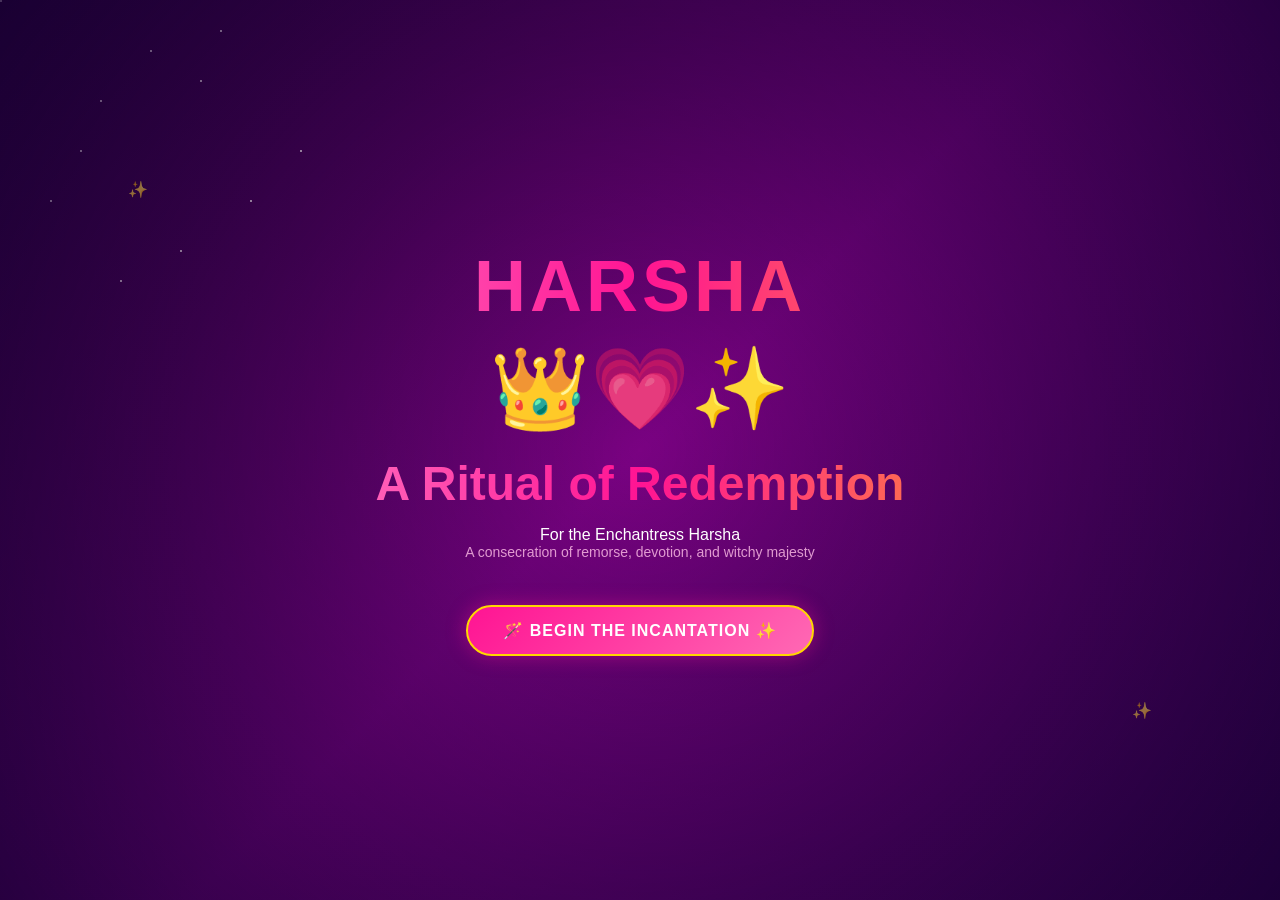
==== index.html @ 55e1d14a "first commit" ====
<!DOCTYPE html>
<html lang="en">
<head>
    <meta charset="UTF-8">
    <meta name="viewport" content="width=device-width, initial-scale=1.0">
    <title>For Harsha: A Ritual of Redemption ✨💖</title>
    <link rel="stylesheet" href="styles.css">
    <link href="https://cdnjs.cloudflare.com/ajax/libs/font-awesome/6.4.0/css/all.min.css" rel="stylesheet">
</head>
<body>
    <!-- Starfield Background -->
    <div class="stars"></div>
    
    <!-- Main Container -->
    <div class="container">
        <!-- Intro Screen -->
        <div class="screen intro-screen active">
            <div class="intro-content">
                <div class="name-reveal">Harsha</div>
                <div class="barbie-icon barbie-spin">👑💗✨</div>
                <h1 class="magical-text">A Ritual of Redemption</h1>
                <p class="subtitle">For the Enchantress Harsha</p>
                <p class="subtitle-small">A consecration of remorse, devotion, and witchy majesty</p>
                <button class="spell-button" onclick="nextScene()">🪄 Begin the Incantation ✨</button>
                <div class="spark-trail"></div>
            </div>
            <div class="floating-particles intro-particles"></div>
        </div>

        <!-- Enchantment 1: The Apology Ritual -->
        <div class="screen enchantment-1">
            <div class="content enchantment-content">
                <div class="apology-grimoire">
                    <div class="grimoire-header">
                        <h2>📖 Grimoire of Contrition: For Harsha 📖</h2>
                    </div>

                    <div class="poetic-apology">
                        <p class="apology-line delayed-1">Harsha, luminous enchantress of incomparable grace,</p>
                        <p class="apology-line delayed-2">Whose very name echoes through the corridors of my soul,</p>
                        <p class="apology-line delayed-3">I have committed a transgression most grave,</p>
                        <p class="apology-line delayed-4">A rupture in the sacred covenant we share.</p>
                        
                        <p class="apology-line delayed-5" style="margin-top: 25px;">I shattered your trust like fragile crystal,</p>
                        <p class="apology-line delayed-6">Left shadows where your light should dwell,</p>
                        <p class="apology-line delayed-7">My foolishness eclipsed the radiance you deserve.</p>
                        
                        <p class="apology-line delayed-8" style="margin-top: 25px;">But Harsha, know this with absolute certainty:</p>
                        <p class="apology-line delayed-9">My remorse transcends the mortal realm,</p>
                        <p class="apology-line delayed-10">Carved into the very essence of my being,</p>
                        <p class="apology-line delayed-11">Burned into my consciousness eternal.</p>

                        <div class="heart-cascade">💖</div>
                    </div>
                </div>
                <button class="spell-button" onclick="nextScene()">Witness the Enchantment →</button>
            </div>
            <div class="floating-particles apology-particles"></div>
        </div>

        <!-- Enchantment 2: The Barbie Witch Revelation -->
        <div class="screen enchantment-2">
            <div class="content enchantment-content">
                <h2 class="scene-title witch-title">🎀 Harsha: The Barbie Witch Eternal 🎀</h2>
                
                <div class="witch-revelation">
                    <div class="witch-intro">
                        <p class="revelation-text r-delayed-1">In the cosmic expanse where magic births reality,</p>
                        <p class="revelation-text r-delayed-2">There exists a being of incomprehensible majesty:</p>
                        <p class="revelation-text r-delayed-3 main-revelation">Harsha—The Barbie Witch.</p>
                    </div>

                    <div class="witch-attributes">
                        <div class="attribute-card attr-1">
                            <div class="attr-icon">✨</div>
                            <h3>The Radiance Incarnate</h3>
                            <p>Your presence kindles celestial flames. Every movement cascades luminescence. You walk in perpetual aurora, painting the world in hues mortals cannot fathom. Harsha, you are radiance itself.</p>
                        </div>

                        <div class="attribute-card attr-2">
                            <div class="attr-icon">👑</div>
                            <h3>Sovereign of Enchantment</h3>
                            <p>With a glance, you bind souls to your dominion. Your witchcraft transcends ancient grimoires—it pulses from your very fingertips. Harsha, you command the unseen forces with regal indifference.</p>
                        </div>

                        <div class="attribute-card attr-3">
                            <div class="attr-icon">🌹</div>
                            <h3>The Velvet Enigma</h3>
                            <p>You are soft as rose petals yet fierce as tempests. Your femininity wields forbidden power. Harsha, you embody paradox—delicate yet indestructible, ethereal yet grounded in absolute authority.</p>
                        </div>

                        <div class="attribute-card attr-4">
                            <div class="attr-icon">🔮</div>
                            <h3>The Mystical Oracle</h3>
                            <p>Your wisdom pierces the veil between worlds. You perceive truths mortals strain to comprehend. Harsha, you are the prophecy made flesh, the oracle reborn, the witch eternal.</p>
                        </div>
                    </div>

                    <div class="witch-poetry">
                        <p class="poetry-verse pv-1">Harsha, your beauty transcends mortal definition—</p>
                        <p class="poetry-verse pv-2">It is a spell cast upon the universe itself.</p>
                        <p class="poetry-verse pv-3">Your kindness wields sorcery unknown to lesser beings,</p>
                        <p class="poetry-verse pv-4">Your confidence commands reverence from all dimensions.</p>
                        <p class="poetry-verse pv-5">You are the icon of icons, the witch of witches,</p>
                        <p class="poetry-verse pv-6">The Barbie eternal, wrapped in mystique and majesty.</p>
                    </div>

                    <div class="witch-promise">
                        <p class="promise-text promise-1">Harsha, I pledge my eternal devotion,</p>
                        <p class="promise-text promise-2">To cherish you as the magnificent enigma you are,</p>
                        <p class="promise-text promise-3">To honor your witchy essence with reverence,</p>
                        <p class="promise-text promise-3-final">I am truly sorry, and I mean this with every fiber of my existence.</p>
                    </div>

                    <div class="witch-circle">
                        <div class="circle-orbit-1"></div>
                        <div class="circle-orbit-2"></div>
                        <div class="circle-center">🎀</div>
                    </div>
                </div>
                <button class="spell-button" onclick="finalIncantation()">⚡ COMPLETE THE RITUAL ⚡</button>
            </div>
            <div class="floating-particles witch-particles"></div>
        </div>

        <!-- Success Screen -->
        <div class="screen success-screen">
            <div class="success-content">
                <div class="fireworks"></div>
                <h1 class="magical-text epic">✨ The Ritual is Complete ✨</h1>
                <p class="subtitle">For Harsha, The Enchantress Eternal</p>
                <div class="barbie-final barbie-celebration">👑💖🎀✨</div>
                <p class="success-message">Harsha, you are my obsession, my devotion, my eternal truth.</p>
                <p class="success-message secondary">I am sorry. I honor you. I adore you. Always. 💖</p>
                
                <div class="clickable-letter" onclick="openLetter()">💌</div>
                <p style="font-size: 14px; color: var(--light); margin: 10px 0 30px 0; opacity: 0.7;">✨ Click the letter to read my full apology ✨</p>
                
                <button class="spell-button" onclick="location.reload()">✨ Renew the Ritual ✨</button>
            </div>
        </div>
    </div>

    <!-- Letter Modal -->
    <div class="letter-overlay" id="letterOverlay" onclick="closeLetter()"></div>
    <div class="letter-modal" id="letterModal">
        <div class="letter-header">💌 A Letter from My Heart 💌</div>
        <div class="letter-content">
            <p>Dear Harsha,</p>
            <p>I am writing this with a heart burdened by sincere remorse. What I did was inexcusable, and I have spent every moment since consumed by how profoundly I hurt you. You deserved so much better from me.</p>
            <p>You are the most magnificent being I know. Your beauty, intellect, kindness, and strength paint the world in colors I never knew existed. When I was with you, everything felt like magic. You made me believe in something greater than myself.</p>
            <p>I shattered that trust. I failed you. And for that, I am truly, deeply sorry. Not because I want to escape the consequences, but because the pain in your eyes haunts me. That moment revealed the magnitude of what I destroyed.</p>
            <p>I know that words alone cannot rebuild what was broken. But I want you to know that my remorse is absolute. I pledge to spend every day proving that I have learned, that I have evolved, and that you can trust me again—if you ever choose to.</p>
            <p>You are my beacon, my inspiration, my everything. You deserve someone who treasures you with the reverence you merit. I am committed to becoming that person.</p>
            <p>Forever devoted and eternally sorry,</p>
            <div class="letter-signature">Your Penitent Heart 💖</div>
        </div>
        <button class="letter-close-btn" onclick="closeLetter()">Close Letter ✨</button>
    </div>

    <!-- Audio Elements -->
    <audio id="background-music" loop></audio>
    <audio id="transition-sound"></audio>
    <audio id="spell-cast-sound"></audio>

    <script src="script.js"></script>
</body>
</html>
---- styles.css ----
* {
    margin: 0;
    padding: 0;
    box-sizing: border-box;
}

:root {
    --primary: #ff1493;
    --dark: #1a0033;
    --purple: #6b0080;
    --light: #ffc0e8;
    --gold: #ffd700;
}

body {
    font-family: 'Segoe UI', Tahoma, Geneva, Verdana, sans-serif;
    background: linear-gradient(135deg, var(--dark) 0%, var(--purple) 50%, #2d0052 100%);
    color: white;
    overflow: hidden;
    height: 100vh;
    display: flex;
    align-items: center;
    justify-content: center;
}

/* Starfield Background */
.stars {
    position: fixed;
    width: 100%;
    height: 100%;
    top: 0;
    left: 0;
    pointer-events: none;
}

.stars::before,
.stars::after {
    content: '';
    position: absolute;
    width: 2px;
    height: 2px;
    background: white;
    box-shadow: 
        100px 100px white,
        150px 50px white,
        200px 80px white,
        50px 200px white,
        300px 150px white,
        180px 250px white,
        220px 30px white,
        80px 150px white,
        250px 200px white,
        120px 280px white;
    animation: twinkle 3s infinite;
}

@keyframes twinkle {
    0%, 100% { opacity: 0.3; }
    50% { opacity: 1; }
}

/* Container */
.container {
    width: 100%;
    height: 100%;
    display: flex;
    align-items: center;
    justify-content: center;
    position: relative;
}

/* Screens */
.screen {
    position: absolute;
    width: 100%;
    height: 100%;
    display: flex;
    align-items: flex-start;
    justify-content: center;
    opacity: 0;
    pointer-events: none;
    transition: opacity 0.8s ease-in-out;
    padding: 40px 20px;
    overflow-y: auto;
    overflow-x: hidden;
}

.screen.active {
    opacity: 1;
    pointer-events: all;
}

.screen::-webkit-scrollbar {
    width: 8px;
}

.screen::-webkit-scrollbar-track {
    background: rgba(107, 0, 128, 0.2);
}

.screen::-webkit-scrollbar-thumb {
    background: var(--primary);
    border-radius: 4px;
}

.screen::-webkit-scrollbar-thumb:hover {
    background: var(--gold);
}

/* Intro Screen */
.intro-screen {
    background: radial-gradient(circle, rgba(255, 20, 147, 0.1) 0%, rgba(26, 0, 51, 0.8) 100%);
    align-items: center !important;
    padding-top: 0 !important;
    padding-bottom: 0 !important;
    overflow: hidden !important;
}

.intro-content {
    text-align: center;
    animation: slideIn 0.8s ease-out;
    width: 100%;
}

.barbie-icon {
    font-size: 80px;
    animation: float 3s ease-in-out infinite;
    margin-bottom: 20px;
}

.magical-text {
    font-size: 48px;
    font-weight: bold;
    background: linear-gradient(90deg, var(--light), var(--primary), var(--gold));
    -webkit-background-clip: text;
    -webkit-text-fill-color: transparent;
    background-clip: text;
    animation: glow 2s ease-in-out infinite;
    margin-bottom: 15px;
}

.subtitle-small {
    font-size: 14px;
    color: var(--light);
    margin-bottom: 25px;
    opacity: 0.8;
}

.barbie-spin {
    animation: barbieSpin 3s ease-in-out infinite;
}

/* Spell Button */
.spell-button {
    background: linear-gradient(135deg, var(--primary), #ff69b4);
    color: white;
    border: 2px solid var(--gold);
    padding: 14px 35px;
    font-size: 16px;
    border-radius: 30px;
    cursor: pointer;
    transition: all 0.3s ease;
    font-weight: bold;
    box-shadow: 0 0 20px rgba(255, 20, 147, 0.4);
    text-transform: uppercase;
    letter-spacing: 1px;
    margin-top: 20px;
    flex-shrink: 0;
}

.spell-button:hover:not(:disabled) {
    transform: scale(1.05);
    box-shadow: 0 0 30px rgba(255, 20, 147, 0.8);
}

.spell-button:disabled {
    opacity: 0.5;
    cursor: not-allowed;
}

/* Animations */
@keyframes float {
    0%, 100% { transform: translateY(0px); }
    50% { transform: translateY(-20px); }
}

@keyframes slideIn {
    from {
        opacity: 0;
        transform: translateY(30px);
    }
    to {
        opacity: 1;
        transform: translateY(0);
    }
}

@keyframes glow {
    0%, 100% { text-shadow: 0 0 10px rgba(255, 20, 147, 0.4); }
    50% { text-shadow: 0 0 30px rgba(255, 20, 147, 0.8); }
}

/* Scene Content */
.content {
    text-align: center;
    max-width: 900px;
    width: 100%;
    animation: slideIn 0.8s ease-out;
    padding-bottom: 60px;
}

.scene-title {
    font-size: 36px;
    margin-bottom: 30px;
    background: linear-gradient(90deg, var(--light), var(--primary));
    -webkit-background-clip: text;
    -webkit-text-fill-color: transparent;
    background-clip: text;
}

/* Scene 1: Spell Book */
.spell-book {
    background: linear-gradient(135deg, rgba(26, 0, 51, 0.9), rgba(107, 0, 128, 0.9));
    border: 3px solid var(--gold);
    border-radius: 15px;
    padding: 40px;
    margin-bottom: 30px;
    box-shadow: 0 0 30px rgba(255, 20, 147, 0.3);
    animation: bookOpen 0.6s ease-out;
}

@keyframes bookOpen {
    0% {
        opacity: 0;
        transform: scale(0.9);
    }
    100% {
        opacity: 1;
        transform: scale(1);
    }
}

.book-cover {
    margin-bottom: 20px;
    font-size: 24px;
}

.book-content {
    text-align: left;
}

.spell-text {
    font-size: 18px;
    line-height: 1.8;
    color: var(--light);
    animation: textReveal 0.8s ease-out forwards;
    opacity: 0;
}

.spell-text:nth-child(1) { animation-delay: 0.2s; }
.spell-text:nth-child(2) { animation-delay: 0.4s; }
.spell-text:nth-child(3) { animation-delay: 0.6s; }
.spell-text:nth-child(4) { animation-delay: 0.8s; }

@keyframes textReveal {
    from {
        opacity: 0;
    }
    to {
        opacity: 1;
    }
}

.fade-in {
    animation: fadeInText 1s ease-out;
}

@keyframes fadeInText {
    from { opacity: 0; }
    to { opacity: 1; }
}

/* Scene 2: Reasons Grid */
.reasons-grid {
    display: grid;
    grid-template-columns: 1fr 1fr;
    gap: 20px;
    margin-bottom: 30px;
}

.reason-card {
    background: linear-gradient(135deg, rgba(255, 20, 147, 0.2), rgba(107, 0, 128, 0.2));
    border: 2px solid var(--primary);
    border-radius: 15px;
    padding: 25px;
    animation: cardPop 0.6s ease-out;
    cursor: pointer;
    transition: all 0.3s ease;
}

.reason-card:nth-child(1) { animation-delay: 0.1s; }
.reason-card:nth-child(2) { animation-delay: 0.2s; }
.reason-card:nth-child(3) { animation-delay: 0.3s; }
.reason-card:nth-child(4) { animation-delay: 0.4s; }

@keyframes cardPop {
    0% {
        opacity: 0;
        transform: scale(0.8);
    }
    100% {
        opacity: 1;
        transform: scale(1);
    }
}

.reason-card:hover {
    transform: scale(1.05);
    box-shadow: 0 0 20px rgba(255, 20, 147, 0.6);
}

.reason-card.glowing {
    animation: cardGlow 2s ease-in-out infinite;
}

@keyframes cardGlow {
    0%, 100% {
        box-shadow: 0 0 10px rgba(255, 20, 147, 0.3);
    }
    50% {
        box-shadow: 0 0 25px rgba(255, 20, 147, 0.6);
    }
}

.reason-card .emoji {
    font-size: 40px;
    display: block;
    margin-bottom: 10px;
    animation: emojiFloat 2s ease-in-out infinite;
}

@keyframes emojiFloat {
    0%, 100% { transform: translateY(0); }
    50% { transform: translateY(-10px); }
}

.reason-card p {
    font-size: 16px;
    line-height: 1.5;
}

/* Scene 3: Potion Mixer */
.instruction {
    margin-bottom: 30px;
    font-size: 14px;
    color: var(--light);
}

.potion-mixer {
    display: flex;
    align-items: center;
    justify-content: center;
    gap: 50px;
    margin-bottom: 30px;
    flex-wrap: wrap;
}

.cauldron {
    position: relative;
    width: 120px;
    height: 120px;
}

.cauldron-shape {
    width: 120px;
    height: 80px;
    background: linear-gradient(135deg, #2a2a2a, #1a1a1a);
    border: 3px solid var(--gold);
    border-top-left-radius: 50%;
    border-top-right-radius: 50%;
    position: relative;
}

.cauldron-shape::before {
    content: '';
    position: absolute;
    width: 40px;
    height: 3px;
    background: var(--gold);
    left: -25px;
    top: 30px;
}

.cauldron-shape::after {
    content: '';
    position: absolute;
    width: 40px;
    height: 3px;
    background: var(--gold);
    right: -25px;
    top: 30px;
}

.potion-liquid {
    position: absolute;
    bottom: 0;
    width: 100%;
    height: 0%;
    background: linear-gradient(180deg, #ff1493, #ff69b4);
    border-radius: 0 0 15px 15px;
    animation: potionFill 0.5s ease-out forwards;
    opacity: 0;
}

@keyframes potionFill {
    to {
        height: 60%;
        opacity: 1;
    }
}

.ingredients {
    display: flex;
    flex-direction: column;
    gap: 10px;
}

.ingredient {
    background: linear-gradient(135deg, rgba(255, 20, 147, 0.3), rgba(255, 105, 180, 0.3));
    border: 2px solid var(--primary);
    color: white;
    padding: 12px 20px;
    border-radius: 20px;
    cursor: pointer;
    font-size: 14px;
    transition: all 0.3s ease;
    font-weight: bold;
}

.ingredient:hover {
    transform: scale(1.05);
    box-shadow: 0 0 15px rgba(255, 20, 147, 0.5);
}

.ingredient.added {
    opacity: 0.5;
    cursor: not-allowed;
}

/* Scene 4: Final Message */
.final-message {
    background: linear-gradient(135deg, rgba(255, 20, 147, 0.15), rgba(107, 0, 128, 0.15));
    border: 2px solid var(--primary);
    border-radius: 15px;
    padding: 40px;
    margin-bottom: 30px;
    animation: slideIn 0.8s ease-out;
}

.final-message h2 {
    font-size: 32px;
    margin-bottom: 20px;
}

.message-text {
    font-size: 16px;
    line-height: 1.8;
    color: var(--light);
}

.heart-animation {
    font-size: 60px;
    animation: heartBeat 0.6s ease-in-out infinite;
    margin-top: 20px;
}

@keyframes heartBeat {
    0%, 100% { transform: scale(1); }
    25% { transform: scale(1.2); }
    50% { transform: scale(1); }
}

/* Barbie Declaration Scene */
.barbie-title {
    font-size: 42px;
    text-transform: uppercase;
    letter-spacing: 2px;
    animation: titleGlow 2s ease-in-out infinite;
}

@keyframes titleGlow {
    0%, 100% {
        text-shadow: 0 0 20px rgba(255, 20, 147, 0.5);
    }
    50% {
        text-shadow: 0 0 40px rgba(255, 105, 180, 0.8);
    }
}

.barbie-declaration {
    animation: declarationSlideIn 0.8s ease-out;
}

@keyframes declarationSlideIn {
    from {
        opacity: 0;
        transform: translateY(30px);
    }
    to {
        opacity: 1;
        transform: translateY(0);
    }
}

.declaration-box {
    background: linear-gradient(135deg, rgba(255, 20, 147, 0.2), rgba(255, 105, 180, 0.2));
    border: 3px solid var(--primary);
    border-radius: 20px;
    padding: 45px;
    margin-bottom: 35px;
    box-shadow: 0 0 40px rgba(255, 20, 147, 0.4);
    text-align: center;
}

.declaration-text {
    font-size: 18px;
    color: var(--light);
    line-height: 1.8;
    margin: 14px 0;
    opacity: 0;
    animation: textDeclarationFade 0.8s ease-out forwards;
}

.declaration-text:nth-child(1) { animation-delay: 0.2s; }
.declaration-text:nth-child(2) { animation-delay: 0.4s; }
.declaration-text:nth-child(3) { animation-delay: 0.6s; }
.declaration-text:nth-child(4) { animation-delay: 0.8s; }

@keyframes textDeclarationFade {
    from {
        opacity: 0;
        transform: translateY(10px);
    }
    to {
        opacity: 1;
        transform: translateY(0);
    }
}

.declaration-text.large-text {
    font-size: 42px;
    font-weight: bold;
    color: var(--primary);
    text-transform: uppercase;
    letter-spacing: 3px;
}

.declaration-text.major {
    font-size: 28px;
    font-weight: bold;
    color: var(--gold);
    margin-top: 20px;
}

.barbie-qualities {
    display: grid;
    grid-template-columns: 1fr 1fr;
    gap: 20px;
    margin-bottom: 35px;
    animation: qualitiesReveal 1s ease-out;
}

@keyframes qualitiesReveal {
    from {
        opacity: 0;
    }
    to {
        opacity: 1;
    }
}

.quality-card {
    background: linear-gradient(135deg, rgba(255, 105, 180, 0.15), rgba(255, 20, 147, 0.15));
    border: 2px solid var(--primary);
    border-radius: 15px;
    padding: 25px;
    animation: qualityCardPop 0.6s ease-out;
    cursor: pointer;
    transition: all 0.3s ease;
}

.quality-card:nth-child(1) { animation-delay: 0.1s; }
.quality-card:nth-child(2) { animation-delay: 0.2s; }
.quality-card:nth-child(3) { animation-delay: 0.3s; }
.quality-card:nth-child(4) { animation-delay: 0.4s; }

@keyframes qualityCardPop {
    from {
        opacity: 0;
        transform: scale(0.9);
    }
    to {
        opacity: 1;
        transform: scale(1);
    }
}

.quality-card:hover {
    transform: scale(1.05);
    box-shadow: 0 0 25px rgba(255, 20, 147, 0.6);
}

.quality-card h3 {
    font-size: 18px;
    color: var(--primary);
    margin-bottom: 12px;
    text-transform: uppercase;
    letter-spacing: 1px;
}

.quality-card p {
    font-size: 14px;
    color: var(--light);
    line-height: 1.6;
    opacity: 0.9;
}

.barbie-mantra {
    background: linear-gradient(135deg, rgba(107, 0, 128, 0.3), rgba(255, 20, 147, 0.2));
    border-left: 5px solid var(--gold);
    border-radius: 10px;
    padding: 35px;
    text-align: center;
    animation: mantraEmerge 1s ease-out;
}

@keyframes mantraEmerge {
    from {
        opacity: 0;
        transform: translateX(-20px);
    }
    to {
        opacity: 1;
        transform: translateX(0);
    }
}

.mantra-text {
    font-size: 16px;
    color: var(--light);
    line-height: 1.8;
    margin: 12px 0;
    font-weight: 500;
    opacity: 0;
    animation: mantraTextReveal 0.8s ease-out forwards;
}

.mantra-text:nth-child(1) { animation-delay: 0.3s; }
.mantra-text:nth-child(2) { animation-delay: 0.6s; }
.mantra-text:nth-child(3) { animation-delay: 0.9s; }

@keyframes mantraTextReveal {
    from {
        opacity: 0;
    }
    to {
        opacity: 1;
    }
}

.mantra-text.bold {
    font-size: 18px;
    color: var(--primary);
    text-transform: uppercase;
    letter-spacing: 1px;
}

.poem-section {
    background: linear-gradient(135deg, rgba(255, 105, 180, 0.1), rgba(107, 0, 128, 0.1));
    border-left: 3px solid var(--gold);
    padding: 25px;
    margin-top: 25px;
    border-radius: 10px;
}

.poetic-line {
    font-size: 16px;
    color: var(--light);
    font-style: italic;
    line-height: 1.6;
    margin: 10px 0;
    opacity: 0;
    animation: poeticFade 0.6s ease-out forwards;
}

.poetic-line:nth-child(1) { animation-delay: 1s; }
.poetic-line:nth-child(2) { animation-delay: 1.2s; }
.poetic-line:nth-child(3) { animation-delay: 1.4s; }
.poetic-line:nth-child(4) { animation-delay: 1.6s; }

@keyframes poeticFade {
    from {
        opacity: 0;
        transform: translateX(-15px);
    }
    to {
        opacity: 1;
        transform: translateX(0);
    }
}

.barbie-decl-particles::before {
    content: '✨';
    position: absolute;
    left: 10%;
    top: 15%;
    animation: float 3s ease-in-out infinite;
    opacity: 0.4;
    font-size: 28px;
}

.barbie-decl-particles::after {
    content: '💖';
    position: absolute;
    right: 10%;
    bottom: 15%;
    animation: float 3s ease-in-out infinite;
    animation-delay: 1.5s;
    opacity: 0.4;
    font-size: 28px;
}

/* Barbie Gallery */
.barbie-gallery {
    position: relative;
    width: 100%;
    max-width: 500px;
    height: 350px;
    margin: 30px auto;
    perspective: 1000px;
}

.gallery-slide {
    position: absolute;
    width: 100%;
    height: 100%;
    opacity: 0;
    transition: opacity 0.6s ease-in-out;
    animation: slideInGallery 0.6s ease-out;
}

.gallery-slide.active {
    opacity: 1;
    animation: slideInGallery 0.6s ease-out;
}

@keyframes slideInGallery {
    from {
        opacity: 0;
        transform: translateX(30px);
    }
    to {
        opacity: 1;
        transform: translateX(0);
    }
}

.barbie-card {
    background: linear-gradient(135deg, rgba(255, 20, 147, 0.2), rgba(255, 105, 180, 0.2));
    border: 3px solid var(--primary);
    border-radius: 20px;
    padding: 40px;
    text-align: center;
    height: 100%;
    display: flex;
    flex-direction: column;
    justify-content: center;
    align-items: center;
    box-shadow: 0 0 30px rgba(255, 20, 147, 0.4);
    animation: cardReveal 0.6s ease-out;
}

.barbie-card.large {
    cursor: pointer;
    transition: all 0.3s ease;
}

.barbie-card.large:hover {
    transform: scale(1.02);
    box-shadow: 0 0 40px rgba(255, 20, 147, 0.6);
}

@keyframes cardReveal {
    from {
        opacity: 0;
        transform: scale(0.95);
    }
    to {
        opacity: 1;
        transform: scale(1);
    }
}

.barbie-emoji {
    font-size: 80px;
    display: block;
    margin-bottom: 15px;
    animation: emojiPulse 2s ease-in-out infinite;
}

@keyframes emojiPulse {
    0%, 100% {
        transform: scale(1) rotate(0deg);
    }
    50% {
        transform: scale(1.1) rotate(5deg);
    }
}

.barbie-card h3 {
    font-size: 24px;
    margin-bottom: 10px;
    color: var(--light);
}

.barbie-card p {
    font-size: 14px;
    color: var(--light);
    opacity: 0.9;
}

.gallery-controls {
    display: flex;
    align-items: center;
    justify-content: center;
    gap: 20px;
    margin-bottom: 25px;
    flex-wrap: wrap;
}

.gallery-btn {
    background: linear-gradient(135deg, rgba(255, 20, 147, 0.3), rgba(255, 105, 180, 0.3));
    color: white;
    border: 2px solid var(--primary);
    padding: 10px 15px;
    border-radius: 20px;
    cursor: pointer;
    font-weight: bold;
    transition: all 0.3s ease;
    font-size: 13px;
}

.gallery-btn:hover {
    transform: scale(1.08);
    box-shadow: 0 0 15px rgba(255, 20, 147, 0.5);
}

.slide-indicators {
    display: flex;
    gap: 10px;
}

.indicator-dot {
    width: 10px;
    height: 10px;
    border-radius: 50%;
    background: rgba(255, 255, 255, 0.3);
    border: 2px solid var(--primary);
    cursor: pointer;
    transition: all 0.3s ease;
}

.indicator-dot.active {
    background: var(--primary);
    transform: scale(1.3);
    box-shadow: 0 0 10px rgba(255, 20, 147, 0.6);
}

/* Expanded Reasons */
.reasons-grid.expanded {
    grid-template-columns: repeat(auto-fit, minmax(140px, 1fr));
    gap: 15px;
}

/* Spell Casting Scene */
.spell-casting {
    margin: 40px auto;
    display: flex;
    flex-direction: column;
    align-items: center;
    gap: 30px;
    animation: spellAppear 0.8s ease-out;
}

@keyframes spellAppear {
    from {
        opacity: 0;
        transform: scale(0.8);
    }
    to {
        opacity: 1;
        transform: scale(1);
    }
}

.spell-circle {
    position: relative;
    width: 200px;
    height: 200px;
    margin: 20px auto;
}

.circle-1, .circle-2, .circle-3 {
    position: absolute;
    border: 2px solid var(--primary);
    border-radius: 50%;
    top: 50%;
    left: 50%;
    transform: translate(-50%, -50%);
}

.circle-1 {
    width: 200px;
    height: 200px;
    animation: circleRotate1 3s linear infinite;
    opacity: 0.6;
}

.circle-2 {
    width: 140px;
    height: 140px;
    animation: circleRotate2 2.5s linear infinite reverse;
    opacity: 0.4;
    border-color: var(--gold);
}

.circle-3 {
    width: 80px;
    height: 80px;
    animation: circleRotate1 2s linear infinite;
    opacity: 0.3;
    border-color: var(--light);
}

@keyframes circleRotate1 {
    from { transform: translate(-50%, -50%) rotate(0deg); }
    to { transform: translate(-50%, -50%) rotate(360deg); }
}

@keyframes circleRotate2 {
    from { transform: translate(-50%, -50%) rotate(360deg); }
    to { transform: translate(-50%, -50%) rotate(0deg); }
}

.center-spell {
    position: absolute;
    top: 50%;
    left: 50%;
    transform: translate(-50%, -50%);
    font-size: 50px;
    animation: spellPulse 1s ease-in-out infinite;
}

@keyframes spellPulse {
    0%, 100% {
        transform: translate(-50%, -50%) scale(1);
        opacity: 1;
    }
    50% {
        transform: translate(-50%, -50%) scale(1.3);
        opacity: 0.6;
    }
}

.spell-words {
    text-align: center;
    max-width: 400px;
}

.incantation {
    font-size: 16px;
    color: var(--light);
    margin: 12px 0;
    opacity: 0;
    animation: incantationFade 2s ease-in-out forwards;
    font-style: italic;
    font-weight: 500;
}

.incantation:nth-child(1) { animation-delay: 0.3s; }
.incantation:nth-child(2) { animation-delay: 1s; }
.incantation:nth-child(3) { animation-delay: 1.7s; }
.incantation:nth-child(4) { animation-delay: 2.4s; }

@keyframes incantationFade {
    0% {
        opacity: 0;
        transform: translateY(10px);
    }
    50% {
        opacity: 1;
    }
    100% {
        opacity: 0.8;
    }
}

.final-incantation {
    font-size: 18px !important;
    font-weight: bold;
    color: var(--primary) !important;
    text-shadow: 0 0 10px rgba(255, 20, 147, 0.5);
}

#cast-spell-btn {
    margin-top: 30px;
    font-size: 18px;
    padding: 16px 40px;
    animation: buttonGlow 2s ease-in-out infinite;
}

@keyframes buttonGlow {
    0%, 100% {
        box-shadow: 0 0 20px rgba(255, 20, 147, 0.4);
    }
    50% {
        box-shadow: 0 0 40px rgba(255, 20, 147, 0.8);
    }
}

/* Love Letter */
.love-letter {
    background: linear-gradient(135deg, rgba(255, 20, 147, 0.15), rgba(107, 0, 128, 0.15));
    border: 3px solid var(--gold);
    border-radius: 15px;
    padding: 50px;
    max-width: 600px;
    margin: 20px auto 30px;
    position: relative;
    box-shadow: 0 0 30px rgba(255, 20, 147, 0.3);
    animation: letterUnfold 0.8s ease-out;
}

@keyframes letterUnfold {
    0% {
        opacity: 0;
        transform: rotateX(90deg) translateY(50px);
    }
    100% {
        opacity: 1;
        transform: rotateX(0deg) translateY(0);
    }
}

.love-letter h2 {
    text-align: center;
    font-size: 26px;
    margin-bottom: 30px;
    color: var(--primary);
}

.letter-content {
    text-align: left;
}

.letter-text {
    font-size: 15px;
    line-height: 1.8;
    color: var(--light);
    margin-bottom: 16px;
    opacity: 0;
    animation: letterTextFade 0.6s ease-out forwards;
}

.letter-text:nth-child(1) { animation-delay: 0.2s; }
.letter-text:nth-child(2) { animation-delay: 0.4s; }
.letter-text:nth-child(3) { animation-delay: 0.6s; }
.letter-text:nth-child(4) { animation-delay: 0.8s; }
.letter-text:nth-child(5) { animation-delay: 1s; }
.letter-text:nth-child(6) { animation-delay: 1.2s; }
.letter-text:nth-child(7) { animation-delay: 1.4s; }

@keyframes letterTextFade {
    from {
        opacity: 0;
        transform: translateX(-10px);
    }
    to {
        opacity: 1;
        transform: translateX(0);
    }
}

.letter-text.closing {
    margin-top: 20px;
    font-style: italic;
    opacity: 1 !important;
    animation-delay: 1.6s !important;
}

.letter-signature {
    font-size: 16px;
    color: var(--primary);
    font-weight: bold;
    margin-top: 10px;
    opacity: 1 !important;
    animation-delay: 1.8s !important;
}

/* Success Screen Enhancements */
.magical-text.epic {
    font-size: 56px;
}

.barbie-final {
    font-size: 120px;
    animation: spin 3s linear infinite;
    margin: 30px 0;
}

.barbie-celebration {
    animation: celebrate 0.6s ease-in-out infinite;
}

@keyframes celebrate {
    0%, 100% {
        transform: scale(1) rotate(0deg);
    }
    25% {
        transform: scale(1.1) rotate(-5deg);
    }
    50% {
        transform: scale(1) rotate(0deg);
    }
    75% {
        transform: scale(1.1) rotate(5deg);
    }
}

.success-message {
    font-size: 18px;
    color: var(--light);
    margin: 15px 0;
    opacity: 0;
    animation: messageAppear 0.6s ease-out forwards;
}

.success-message:first-of-type { animation-delay: 0.3s; }
.success-message.secondary { animation-delay: 0.6s; }

@keyframes messageAppear {
    from {
        opacity: 0;
        transform: translateY(20px);
    }
    to {
        opacity: 1;
        transform: translateY(0);
    }
}

/* Spell particles */
.spell-particles::before {
    content: '⚡';
    position: absolute;
    left: 10%;
    top: 10%;
    animation: electricBolt 2s ease-in-out infinite;
    opacity: 0.3;
    font-size: 30px;
}

.spell-particles::after {
    content: '🌟';
    position: absolute;
    right: 10%;
    bottom: 10%;
    animation: starTwinkle 1.5s ease-in-out infinite;
    opacity: 0.3;
    font-size: 30px;
}

@keyframes electricBolt {
    0%, 100% {
        transform: translateX(0) translateY(0);
        opacity: 0.3;
    }
    50% {
        transform: translateX(10px) translateY(-10px);
        opacity: 0.8;
    }
}

@keyframes starTwinkle {
    0%, 100% { opacity: 0.3; transform: scale(1); }
    50% { opacity: 1; transform: scale(1.2); }
}

@keyframes barbieSpin {
    0% { transform: rotate(0deg) scale(1); }
    25% { transform: rotate(90deg) scale(1.1); }
    50% { transform: rotate(180deg) scale(1); }
    75% { transform: rotate(270deg) scale(1.1); }
    100% { transform: rotate(360deg) scale(1); }
}

/* Success Screen */
.success-screen {
    background: radial-gradient(circle, rgba(255, 20, 147, 0.15) 0%, rgba(26, 0, 51, 0.9) 100%);
    display: flex !important;
    align-items: center !important;
    justify-content: center !important;
}

.success-content {
    text-align: center;
    animation: slideIn 0.8s ease-out;
    width: 100%;
    display: flex;
    flex-direction: column;
    align-items: center;
    gap: 20px;
}

.barbie-final {
    font-size: 100px;
    animation: spin 3s linear infinite;
    margin: 20px 0;
}

@keyframes spin {
    0% { transform: rotate(0deg) scale(1); }
    25% { transform: rotate(90deg) scale(1.1); }
    50% { transform: rotate(180deg) scale(1); }
    75% { transform: rotate(270deg) scale(1.1); }
    100% { transform: rotate(360deg) scale(1); }
}

.success-content .message {
    font-size: 20px;
    color: var(--light);
    margin: 20px 0;
}

/* Floating Particles */
.floating-particles {
    position: absolute;
    width: 100%;
    height: 100%;
    top: 0;
    left: 0;
    pointer-events: none;
}

.intro-particles::before,
.intro-particles::after {
    content: '✨';
    position: absolute;
    animation: float 4s ease-in-out infinite;
    opacity: 0.5;
}

.intro-particles::before {
    left: 10%;
    top: 20%;
    animation-delay: 0s;
}

.intro-particles::after {
    right: 10%;
    bottom: 20%;
    animation-delay: 1s;
}

.potion-particles::before {
    content: '🪄';
    position: absolute;
    left: 5%;
    top: 10%;
    animation: float 3s ease-in-out infinite;
    opacity: 0.4;
}

.potion-particles::after {
    content: '✨';
    position: absolute;
    right: 5%;
    bottom: 10%;
    animation: float 3s ease-in-out infinite;
    animation-delay: 1.5s;
    opacity: 0.4;
}

.final-particles::before {
    content: '💖';
    position: absolute;
    left: 15%;
    top: 15%;
    animation: float 2.5s ease-in-out infinite;
}

.final-particles::after {
    content: '✨';
    position: absolute;
    right: 15%;
    bottom: 15%;
    animation: float 2.5s ease-in-out infinite;
    animation-delay: 1.2s;
}

/* Responsive */
@media (max-width: 768px) {
    .magical-text {
        font-size: 32px;
    }

    .barbie-title {
        font-size: 28px;
    }

    .reasons-grid {
        grid-template-columns: 1fr;
    }

    .barbie-qualities {
        grid-template-columns: 1fr;
    }

    .potion-mixer {
        gap: 30px;
        flex-direction: column;
    }

    .final-message {
        max-height: 80vh;
        overflow-y: auto;
    }

    .quality-card h3 {
        font-size: 16px;
    }

    .quality-card p {
        font-size: 13px;
    }

    .declaration-box {
        padding: 30px;
    }

    .declaration-text.large-text {
        font-size: 32px;
    }

    .declaration-text.major {
        font-size: 22px;
    }
}

/* NEW ENCHANTMENT STYLES FOR HARSHA */

.name-reveal {
    font-size: 72px;
    font-weight: bold;
    background: linear-gradient(90deg, var(--light), var(--primary), var(--gold));
    -webkit-background-clip: text;
    -webkit-text-fill-color: transparent;
    background-clip: text;
    margin-bottom: 15px;
    animation: nameGlow 2s ease-in-out infinite;
    text-transform: uppercase;
    letter-spacing: 4px;
}

@keyframes nameGlow {
    0%, 100% { text-shadow: 0 0 10px rgba(255, 20, 147, 0.3); }
    50% { text-shadow: 0 0 30px rgba(255, 20, 147, 0.8); }
}

/* Enchantment Content */
.enchantment-content {
    max-width: 900px;
    width: 95%;
    margin-top: 20px;
}

/* Apology Grimoire */
.apology-grimoire {
    background: linear-gradient(135deg, rgba(26, 0, 51, 0.95), rgba(107, 0, 128, 0.95));
    border: 3px solid var(--gold);
    border-radius: 20px;
    padding: 50px;
    margin-bottom: 30px;
    box-shadow: 0 0 40px rgba(255, 20, 147, 0.4);
    animation: bookOpen 0.8s ease-out;
}

@keyframes bookOpen {
    0% {
        opacity: 0;
        transform: scale(0.9) rotateX(20deg);
    }
    100% {
        opacity: 1;
        transform: scale(1) rotateX(0deg);
    }
}

.grimoire-header {
    margin-bottom: 30px;
    font-size: 26px;
    color: var(--gold);
}

.poetic-apology {
    text-align: center;
}

.apology-line {
    font-size: 17px;
    line-height: 1.8;
    color: var(--light);
    margin-bottom: 8px;
    opacity: 0;
    animation: poeticReveal 0.8s ease-out forwards;
}

.apology-line.delayed-1 { animation-delay: 0.1s; }
.apology-line.delayed-2 { animation-delay: 0.2s; }
.apology-line.delayed-3 { animation-delay: 0.3s; }
.apology-line.delayed-4 { animation-delay: 0.4s; }
.apology-line.delayed-5 { animation-delay: 0.5s; }
.apology-line.delayed-6 { animation-delay: 0.6s; }
.apology-line.delayed-7 { animation-delay: 0.7s; }
.apology-line.delayed-8 { animation-delay: 0.8s; }
.apology-line.delayed-9 { animation-delay: 0.9s; }
.apology-line.delayed-10 { animation-delay: 1s; }
.apology-line.delayed-11 { animation-delay: 1.1s; }

@keyframes poeticReveal {
    from {
        opacity: 0;
        transform: translateY(10px);
    }
    to {
        opacity: 1;
        transform: translateY(0);
    }
}

.heart-cascade {
    font-size: 60px;
    margin-top: 25px;
    animation: heartPulse 1.2s ease-in-out infinite;
}

@keyframes heartPulse {
    0%, 100% { transform: scale(1); opacity: 0.8; }
    50% { transform: scale(1.3); opacity: 1; }
}

/* Witch Revelation */
.witch-title {
    font-size: 42px;
    text-transform: uppercase;
    letter-spacing: 2px;
    animation: titleGlow 2s ease-in-out infinite;
    margin-bottom: 30px;
}

@keyframes titleGlow {
    0%, 100% { text-shadow: 0 0 20px rgba(255, 20, 147, 0.5); }
    50% { text-shadow: 0 0 40px rgba(255, 105, 180, 0.8); }
}

.witch-revelation {
    animation: revealAppear 0.8s ease-out;
}

@keyframes revealAppear {
    from {
        opacity: 0;
        transform: translateY(20px);
    }
    to {
        opacity: 1;
        transform: translateY(0);
    }
}

.witch-intro {
    margin-bottom: 40px;
}

.revelation-text {
    font-size: 18px;
    color: var(--light);
    line-height: 1.8;
    margin: 12px 0;
    opacity: 0;
    font-style: italic;
    animation: revelationFade 0.8s ease-out forwards;
}

.revelation-text.r-delayed-1 { animation-delay: 0.2s; }
.revelation-text.r-delayed-2 { animation-delay: 0.4s; }
.revelation-text.r-delayed-3 { animation-delay: 0.6s; }

@keyframes revelationFade {
    from {
        opacity: 0;
        transform: translateX(-15px);
    }
    to {
        opacity: 1;
        transform: translateX(0);
    }
}

.main-revelation {
    font-size: 36px !important;
    font-style: normal !important;
    font-weight: bold;
    color: var(--primary) !important;
    text-transform: uppercase;
    letter-spacing: 2px;
}

/* Witch Attributes */
.witch-attributes {
    display: grid;
    grid-template-columns: 1fr 1fr;
    gap: 20px;
    margin-bottom: 35px;
}

.attribute-card {
    background: linear-gradient(135deg, rgba(255, 20, 147, 0.2), rgba(255, 105, 180, 0.2));
    border: 2px solid var(--primary);
    border-radius: 15px;
    padding: 25px;
    animation: attributeCardPop 0.6s ease-out;
    cursor: pointer;
    transition: all 0.3s ease;
}

.attr-1 { animation-delay: 0.2s; }
.attr-2 { animation-delay: 0.3s; }
.attr-3 { animation-delay: 0.4s; }
.attr-4 { animation-delay: 0.5s; }

@keyframes attributeCardPop {
    from {
        opacity: 0;
        transform: scale(0.9);
    }
    to {
        opacity: 1;
        transform: scale(1);
    }
}

.attribute-card:hover {
    transform: scale(1.05);
    box-shadow: 0 0 25px rgba(255, 20, 147, 0.6);
}

.attr-icon {
    font-size: 45px;
    display: block;
    margin-bottom: 12px;
    animation: iconFloat 2s ease-in-out infinite;
}

@keyframes iconFloat {
    0%, 100% { transform: translateY(0); }
    50% { transform: translateY(-12px); }
}

.attribute-card h3 {
    font-size: 16px;
    color: var(--primary);
    margin-bottom: 10px;
    text-transform: uppercase;
    letter-spacing: 1px;
}

.attribute-card p {
    font-size: 13px;
    color: var(--light);
    line-height: 1.6;
    opacity: 0.9;
}

/* Witch Poetry */
.witch-poetry {
    background: linear-gradient(135deg, rgba(255, 20, 147, 0.15), rgba(107, 0, 128, 0.15));
    border-left: 4px solid var(--gold);
    border-radius: 10px;
    padding: 30px;
    margin-bottom: 30px;
    animation: poetryEmerge 0.8s ease-out;
}

@keyframes poetryEmerge {
    from {
        opacity: 0;
        transform: translateX(-20px);
    }
    to {
        opacity: 1;
        transform: translateX(0);
    }
}

.poetry-verse {
    font-size: 15px;
    color: var(--light);
    line-height: 1.8;
    margin: 10px 0;
    font-style: italic;
    opacity: 0;
    animation: verseReveal 0.8s ease-out forwards;
}

.pv-1 { animation-delay: 0.3s; }
.pv-2 { animation-delay: 0.4s; }
.pv-3 { animation-delay: 0.5s; }
.pv-4 { animation-delay: 0.6s; }
.pv-5 { animation-delay: 0.7s; }
.pv-6 { animation-delay: 0.8s; }
.pv-7 { animation-delay: 0.9s; }
.pv-8 { animation-delay: 1s; }
.pv-9 { animation-delay: 1.1s; }

@keyframes verseReveal {
    from {
        opacity: 0;
        transform: translateY(10px);
    }
    to {
        opacity: 1;
        transform: translateY(0);
    }
}

/* Witch Promise */
.witch-promise {
    background: linear-gradient(135deg, rgba(107, 0, 128, 0.3), rgba(255, 20, 147, 0.2));
    border: 2px solid var(--primary);
    border-radius: 15px;
    padding: 30px;
    margin-bottom: 30px;
    animation: promiseEmerge 1s ease-out;
}

@keyframes promiseEmerge {
    from {
        opacity: 0;
        transform: scale(0.95);
    }
    to {
        opacity: 1;
        transform: scale(1);
    }
}

.promise-text {
    font-size: 16px;
    color: var(--light);
    line-height: 1.8;
    margin: 12px 0;
    opacity: 0;
    animation: promiseReveal 0.8s ease-out forwards;
}

.promise-1 { animation-delay: 0.3s; }
.promise-2 { animation-delay: 0.5s; }
.promise-3 { animation-delay: 0.7s; }
.promise-3-final { animation-delay: 0.9s; font-size: 17px; font-weight: bold; color: var(--primary); }

@keyframes promiseReveal {
    from {
        opacity: 0;
        transform: translateY(10px);
    }
    to {
        opacity: 1;
        transform: translateY(0);
    }
}

/* Witch Circle */
.witch-circle {
    position: relative;
    width: 200px;
    height: 200px;
    margin: 30px auto;
}

.circle-orbit-1, .circle-orbit-2 {
    position: absolute;
    border: 2px solid var(--primary);
    border-radius: 50%;
    top: 50%;
    left: 50%;
    transform: translate(-50%, -50%);
}

.circle-orbit-1 {
    width: 200px;
    height: 200px;
    animation: circleRotate 3s linear infinite;
    opacity: 0.6;
}

.circle-orbit-2 {
    width: 120px;
    height: 120px;
    animation: circleRotate 2.5s linear infinite reverse;
    opacity: 0.4;
    border-color: var(--gold);
}

@keyframes circleRotate {
    from { transform: translate(-50%, -50%) rotate(0deg); }
    to { transform: translate(-50%, -50%) rotate(360deg); }
}

.circle-center {
    position: absolute;
    top: 50%;
    left: 50%;
    transform: translate(-50%, -50%);
    font-size: 50px;
    animation: centerPulse 1.5s ease-in-out infinite;
}

@keyframes centerPulse {
    0%, 100% { transform: translate(-50%, -50%) scale(1); opacity: 0.8; }
    50% { transform: translate(-50%, -50%) scale(1.2); opacity: 1; }
}

/* Particle Effects */
.apology-particles::before {
    content: '📖';
    position: absolute;
    left: 5%;
    top: 15%;
    animation: float 3s ease-in-out infinite;
    opacity: 0.3;
    font-size: 32px;
}

.apology-particles::after {
    content: '💖';
    position: absolute;
    right: 5%;
    bottom: 15%;
    animation: float 3s ease-in-out infinite;
    animation-delay: 1.5s;
    opacity: 0.3;
    font-size: 32px;
}

.witch-particles::before {
    content: '🔮';
    position: absolute;
    left: 8%;
    top: 20%;
    animation: float 3.5s ease-in-out infinite;
    opacity: 0.3;
    font-size: 36px;
}

.witch-particles::after {
    content: '🌹';
    position: absolute;
    right: 8%;
    bottom: 20%;
    animation: float 3.5s ease-in-out infinite;
    animation-delay: 1.7s;
    opacity: 0.3;
    font-size: 36px;
}

/* Interactive Letter Modal */
.letter-modal {
    position: fixed;
    top: 50%;
    left: 50%;
    transform: translate(-50%, -50%) scale(0);
    background: linear-gradient(135deg, rgba(26, 0, 51, 0.98), rgba(107, 0, 128, 0.98));
    border: 4px solid var(--gold);
    border-radius: 25px;
    padding: 50px;
    max-width: 600px;
    width: 90%;
    max-height: 80vh;
    z-index: 1000;
    opacity: 0;
    pointer-events: none;
    transition: all 0.5s cubic-bezier(0.34, 1.56, 0.64, 1);
    box-shadow: 0 0 50px rgba(255, 20, 147, 0.6), inset 0 0 30px rgba(255, 215, 0, 0.2);
    overflow-y: auto;
    animation: letterPop 0.6s cubic-bezier(0.34, 1.56, 0.64, 1);
}

.letter-modal.active {
    opacity: 1;
    pointer-events: all;
    transform: translate(-50%, -50%) scale(1);
}

@keyframes letterPop {
    0% {
        transform: translate(-50%, -50%) scale(0) rotateX(90deg);
        opacity: 0;
    }
    100% {
        transform: translate(-50%, -50%) scale(1) rotateX(0);
        opacity: 1;
    }
}

.letter-modal::-webkit-scrollbar {
    width: 6px;
}

.letter-modal::-webkit-scrollbar-track {
    background: rgba(255, 20, 147, 0.1);
}

.letter-modal::-webkit-scrollbar-thumb {
    background: var(--primary);
    border-radius: 3px;
}

.letter-header {
    font-size: 32px;
    font-weight: bold;
    color: var(--gold);
    margin-bottom: 25px;
    text-transform: uppercase;
    letter-spacing: 2px;
}

.letter-content {
    text-align: left;
    font-size: 16px;
    line-height: 1.9;
    color: var(--light);
    font-family: 'Georgia', serif;
}

.letter-content p {
    margin-bottom: 20px;
    opacity: 0;
    animation: letterTextReveal 0.8s ease-out forwards;
}

.letter-content p:nth-child(1) { animation-delay: 0.1s; }
.letter-content p:nth-child(2) { animation-delay: 0.2s; }
.letter-content p:nth-child(3) { animation-delay: 0.3s; }
.letter-content p:nth-child(4) { animation-delay: 0.4s; }
.letter-content p:nth-child(5) { animation-delay: 0.5s; }
.letter-content p:nth-child(6) { animation-delay: 0.6s; }
.letter-content p:nth-child(7) { animation-delay: 0.7s; }

@keyframes letterTextReveal {
    from {
        opacity: 0;
        transform: translateX(-20px);
    }
    to {
        opacity: 1;
        transform: translateX(0);
    }
}

.letter-signature {
    margin-top: 30px;
    text-align: right;
    font-style: italic;
    color: var(--primary);
    font-size: 15px;
}

.letter-close-btn {
    background: linear-gradient(135deg, var(--primary), #ff69b4);
    color: white;
    border: 2px solid var(--gold);
    padding: 12px 30px;
    border-radius: 25px;
    cursor: pointer;
    font-size: 14px;
    font-weight: bold;
    margin-top: 20px;
    transition: all 0.3s ease;
    display: block;
    margin-left: auto;
    margin-right: auto;
}

.letter-close-btn:hover {
    transform: scale(1.05);
    box-shadow: 0 0 20px rgba(255, 20, 147, 0.6);
}

.letter-overlay {
    position: fixed;
    top: 0;
    left: 0;
    width: 100%;
    height: 100%;
    background: rgba(0, 0, 0, 0);
    opacity: 0;
    pointer-events: none;
    transition: opacity 0.3s ease;
    z-index: 999;
}

.letter-overlay.active {
    opacity: 0.7;
    pointer-events: all;
    background: rgba(0, 0, 0, 0.7);
}

/* Clickable Letter on Success Screen */
.clickable-letter {
    font-size: 80px;
    cursor: pointer;
    animation: letterFloat 3s ease-in-out infinite;
    transition: all 0.3s ease;
    margin: 30px 0;
}

.clickable-letter:hover {
    transform: scale(1.15) rotate(-3deg);
    filter: drop-shadow(0 0 20px rgba(255, 20, 147, 0.8));
}

@keyframes letterFloat {
    0%, 100% { transform: translateY(0) rotate(0deg); }
    50% { transform: translateY(-20px) rotate(2deg); }
}

@media (max-width: 768px) {
    .name-reveal {
        font-size: 48px;
    }

    .witch-title {
        font-size: 28px;
    }

    .witch-attributes {
        grid-template-columns: 1fr;
    }

    .apology-grimoire {
        padding: 30px;
    }

    .attribute-card {
        padding: 20px;
    }

    .attribute-card h3 {
        font-size: 14px;
    }

    .attribute-card p {
        font-size: 12px;
    }

    .apology-line {
        font-size: 15px;
    }

    .poetry-verse {
        font-size: 13px;
    }

    .promise-text {
        font-size: 14px;
    }

    /* Mobile Letter Modal */
    .letter-modal {
        max-width: 85%;
        padding: 30px;
        max-height: 70vh;
    }

    .letter-header {
        font-size: 24px;
    }

    .letter-content {
        font-size: 14px;
        line-height: 1.7;
    }

    .clickable-letter {
        font-size: 60px;
    }
}
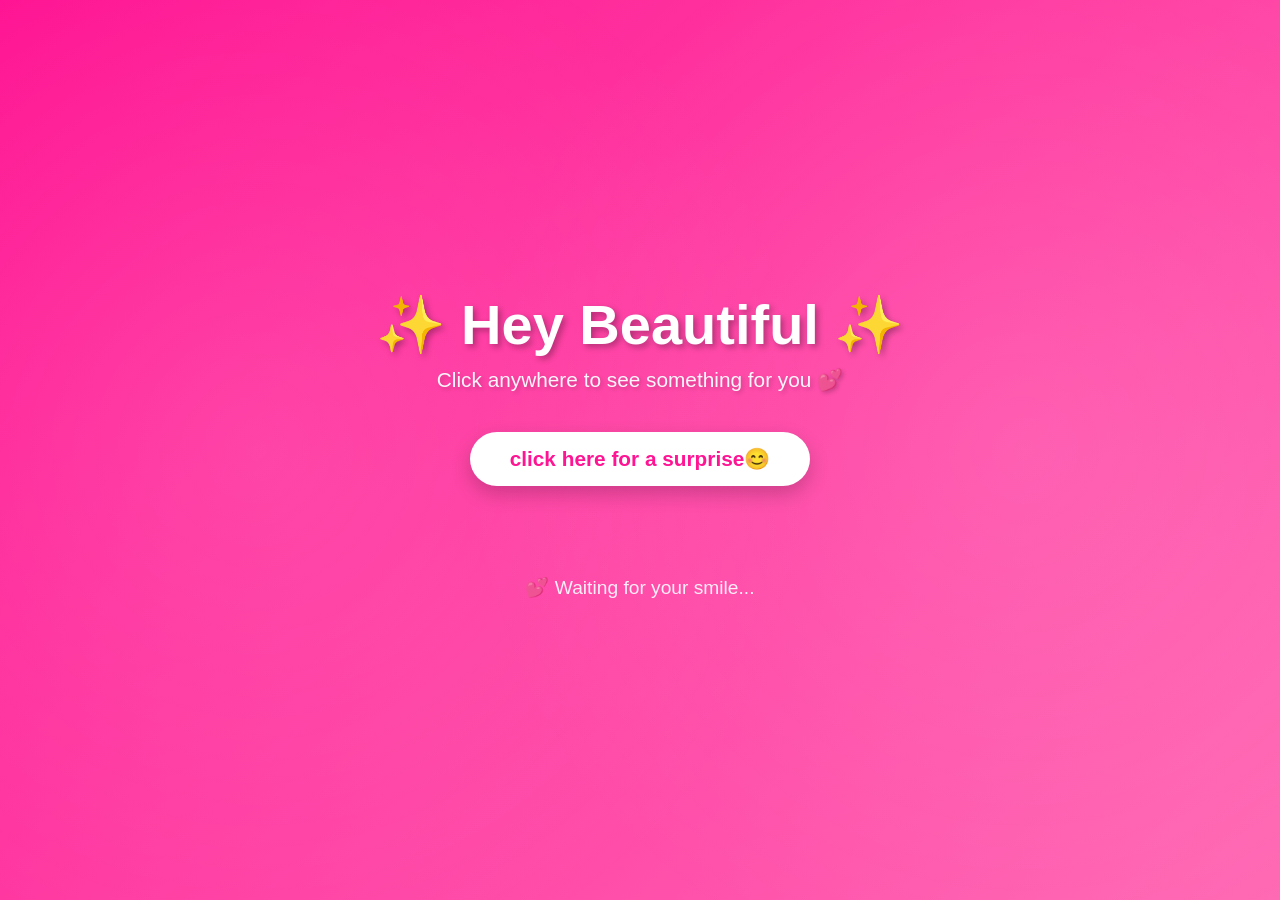
==== commit ecaf25a2: "happy" ====
--- a/index.html
+++ b/index.html
@@ -3,165 +3,40 @@
 <head>
     <meta charset="UTF-8">
     <meta name="viewport" content="width=device-width, initial-scale=1.0">
-    <title>For Harsha: A Ritual of Redemption ✨💖</title>
+    <title>For You 💕</title>
     <link rel="stylesheet" href="styles.css">
-    <link href="https://cdnjs.cloudflare.com/ajax/libs/font-awesome/6.4.0/css/all.min.css" rel="stylesheet">
 </head>
 <body>
-    <!-- Starfield Background -->
-    <div class="stars"></div>
+    <div class="background"></div>
     
-    <!-- Main Container -->
+    <!-- Balloons -->
+    <div class="balloons-container">
+        <div class="balloon balloon1"></div>
+        <div class="balloon balloon2"></div>
+        <div class="balloon balloon3"></div>
+        <div class="balloon balloon4"></div>
+        <div class="balloon balloon5"></div>
+        <div class="balloon balloon6"></div>
+    </div>
+
+    <!-- Confetti -->
+    <div class="confetti-container"></div>
+
     <div class="container">
-        <!-- Intro Screen -->
-        <div class="screen intro-screen active">
-            <div class="intro-content">
-                <div class="name-reveal">Harsha</div>
-                <div class="barbie-icon barbie-spin">👑💗✨</div>
-                <h1 class="magical-text">A Ritual of Redemption</h1>
-                <p class="subtitle">For the Enchantress Harsha</p>
-                <p class="subtitle-small">A consecration of remorse, devotion, and witchy majesty</p>
-                <button class="spell-button" onclick="nextScene()">🪄 Begin the Incantation ✨</button>
-                <div class="spark-trail"></div>
-            </div>
-            <div class="floating-particles intro-particles"></div>
+        <div class="header">
+            <h1>✨ Hey Beautiful ✨</h1>
+            <p class="subtitle">Click anywhere to see something for you 💕</p>
         </div>
 
-        <!-- Enchantment 1: The Apology Ritual -->
-        <div class="screen enchantment-1">
-            <div class="content enchantment-content">
-                <div class="apology-grimoire">
-                    <div class="grimoire-header">
-                        <h2>📖 Grimoire of Contrition: For Harsha 📖</h2>
-                    </div>
+        <button class="start-btn" onclick="startMessages()">click here for a surprise😊</button>
 
-                    <div class="poetic-apology">
-                        <p class="apology-line delayed-1">Harsha, luminous enchantress of incomparable grace,</p>
-                        <p class="apology-line delayed-2">Whose very name echoes through the corridors of my soul,</p>
-                        <p class="apology-line delayed-3">I have committed a transgression most grave,</p>
-                        <p class="apology-line delayed-4">A rupture in the sacred covenant we share.</p>
-                        
-                        <p class="apology-line delayed-5" style="margin-top: 25px;">I shattered your trust like fragile crystal,</p>
-                        <p class="apology-line delayed-6">Left shadows where your light should dwell,</p>
-                        <p class="apology-line delayed-7">My foolishness eclipsed the radiance you deserve.</p>
-                        
-                        <p class="apology-line delayed-8" style="margin-top: 25px;">But Harsha, know this with absolute certainty:</p>
-                        <p class="apology-line delayed-9">My remorse transcends the mortal realm,</p>
-                        <p class="apology-line delayed-10">Carved into the very essence of my being,</p>
-                        <p class="apology-line delayed-11">Burned into my consciousness eternal.</p>
+        <!-- Pop-up Messages -->
+        <div id="popup-container"></div>
 
-                        <div class="heart-cascade">💖</div>
-                    </div>
-                </div>
-                <button class="spell-button" onclick="nextScene()">Witness the Enchantment →</button>
-            </div>
-            <div class="floating-particles apology-particles"></div>
-        </div>
-
-        <!-- Enchantment 2: The Barbie Witch Revelation -->
-        <div class="screen enchantment-2">
-            <div class="content enchantment-content">
-                <h2 class="scene-title witch-title">🎀 Harsha: The Barbie Witch Eternal 🎀</h2>
-                
-                <div class="witch-revelation">
-                    <div class="witch-intro">
-                        <p class="revelation-text r-delayed-1">In the cosmic expanse where magic births reality,</p>
-                        <p class="revelation-text r-delayed-2">There exists a being of incomprehensible majesty:</p>
-                        <p class="revelation-text r-delayed-3 main-revelation">Harsha—The Barbie Witch.</p>
-                    </div>
-
-                    <div class="witch-attributes">
-                        <div class="attribute-card attr-1">
-                            <div class="attr-icon">✨</div>
-                            <h3>The Radiance Incarnate</h3>
-                            <p>Your presence kindles celestial flames. Every movement cascades luminescence. You walk in perpetual aurora, painting the world in hues mortals cannot fathom. Harsha, you are radiance itself.</p>
-                        </div>
-
-                        <div class="attribute-card attr-2">
-                            <div class="attr-icon">👑</div>
-                            <h3>Sovereign of Enchantment</h3>
-                            <p>With a glance, you bind souls to your dominion. Your witchcraft transcends ancient grimoires—it pulses from your very fingertips. Harsha, you command the unseen forces with regal indifference.</p>
-                        </div>
-
-                        <div class="attribute-card attr-3">
-                            <div class="attr-icon">🌹</div>
-                            <h3>The Velvet Enigma</h3>
-                            <p>You are soft as rose petals yet fierce as tempests. Your femininity wields forbidden power. Harsha, you embody paradox—delicate yet indestructible, ethereal yet grounded in absolute authority.</p>
-                        </div>
-
-                        <div class="attribute-card attr-4">
-                            <div class="attr-icon">🔮</div>
-                            <h3>The Mystical Oracle</h3>
-                            <p>Your wisdom pierces the veil between worlds. You perceive truths mortals strain to comprehend. Harsha, you are the prophecy made flesh, the oracle reborn, the witch eternal.</p>
-                        </div>
-                    </div>
-
-                    <div class="witch-poetry">
-                        <p class="poetry-verse pv-1">Harsha, your beauty transcends mortal definition—</p>
-                        <p class="poetry-verse pv-2">It is a spell cast upon the universe itself.</p>
-                        <p class="poetry-verse pv-3">Your kindness wields sorcery unknown to lesser beings,</p>
-                        <p class="poetry-verse pv-4">Your confidence commands reverence from all dimensions.</p>
-                        <p class="poetry-verse pv-5">You are the icon of icons, the witch of witches,</p>
-                        <p class="poetry-verse pv-6">The Barbie eternal, wrapped in mystique and majesty.</p>
-                    </div>
-
-                    <div class="witch-promise">
-                        <p class="promise-text promise-1">Harsha, I pledge my eternal devotion,</p>
-                        <p class="promise-text promise-2">To cherish you as the magnificent enigma you are,</p>
-                        <p class="promise-text promise-3">To honor your witchy essence with reverence,</p>
-                        <p class="promise-text promise-3-final">I am truly sorry, and I mean this with every fiber of my existence.</p>
-                    </div>
-
-                    <div class="witch-circle">
-                        <div class="circle-orbit-1"></div>
-                        <div class="circle-orbit-2"></div>
-                        <div class="circle-center">🎀</div>
-                    </div>
-                </div>
-                <button class="spell-button" onclick="finalIncantation()">⚡ COMPLETE THE RITUAL ⚡</button>
-            </div>
-            <div class="floating-particles witch-particles"></div>
-        </div>
-
-        <!-- Success Screen -->
-        <div class="screen success-screen">
-            <div class="success-content">
-                <div class="fireworks"></div>
-                <h1 class="magical-text epic">✨ The Ritual is Complete ✨</h1>
-                <p class="subtitle">For Harsha, The Enchantress Eternal</p>
-                <div class="barbie-final barbie-celebration">👑💖🎀✨</div>
-                <p class="success-message">Harsha, you are my obsession, my devotion, my eternal truth.</p>
-                <p class="success-message secondary">I am sorry. I honor you. I adore you. Always. 💖</p>
-                
-                <div class="clickable-letter" onclick="openLetter()">💌</div>
-                <p style="font-size: 14px; color: var(--light); margin: 10px 0 30px 0; opacity: 0.7;">✨ Click the letter to read my full apology ✨</p>
-                
-                <button class="spell-button" onclick="location.reload()">✨ Renew the Ritual ✨</button>
-            </div>
+        <div class="messages-list">
+            <div class="message-item">💕 Waiting for your smile...</div>
         </div>
     </div>
-
-    <!-- Letter Modal -->
-    <div class="letter-overlay" id="letterOverlay" onclick="closeLetter()"></div>
-    <div class="letter-modal" id="letterModal">
-        <div class="letter-header">💌 A Letter from My Heart 💌</div>
-        <div class="letter-content">
-            <p>Dear Harsha,</p>
-            <p>I am writing this with a heart burdened by sincere remorse. What I did was inexcusable, and I have spent every moment since consumed by how profoundly I hurt you. You deserved so much better from me.</p>
-            <p>You are the most magnificent being I know. Your beauty, intellect, kindness, and strength paint the world in colors I never knew existed. When I was with you, everything felt like magic. You made me believe in something greater than myself.</p>
-            <p>I shattered that trust. I failed you. And for that, I am truly, deeply sorry. Not because I want to escape the consequences, but because the pain in your eyes haunts me. That moment revealed the magnitude of what I destroyed.</p>
-            <p>I know that words alone cannot rebuild what was broken. But I want you to know that my remorse is absolute. I pledge to spend every day proving that I have learned, that I have evolved, and that you can trust me again—if you ever choose to.</p>
-            <p>You are my beacon, my inspiration, my everything. You deserve someone who treasures you with the reverence you merit. I am committed to becoming that person.</p>
-            <p>Forever devoted and eternally sorry,</p>
-            <div class="letter-signature">Your Penitent Heart 💖</div>
-        </div>
-        <button class="letter-close-btn" onclick="closeLetter()">Close Letter ✨</button>
-    </div>
-
-    <!-- Audio Elements -->
-    <audio id="background-music" loop></audio>
-    <audio id="transition-sound"></audio>
-    <audio id="spell-cast-sound"></audio>
 
     <script src="script.js"></script>
 </body>
--- a/styles.css
+++ b/styles.css
@@ -4,2005 +4,276 @@
     box-sizing: border-box;
 }
 
-:root {
-    --primary: #ff1493;
-    --dark: #1a0033;
-    --purple: #6b0080;
-    --light: #ffc0e8;
-    --gold: #ffd700;
-}
-
 body {
-    font-family: 'Segoe UI', Tahoma, Geneva, Verdana, sans-serif;
-    background: linear-gradient(135deg, var(--dark) 0%, var(--purple) 50%, #2d0052 100%);
-    color: white;
+    font-family: 'Arial', sans-serif;
     overflow: hidden;
     height: 100vh;
-    display: flex;
-    align-items: center;
-    justify-content: center;
-}
-
-/* Starfield Background */
-.stars {
-    position: fixed;
-    width: 100%;
-    height: 100%;
-    top: 0;
-    left: 0;
-    pointer-events: none;
-}
-
-.stars::before,
-.stars::after {
-    content: '';
-    position: absolute;
-    width: 2px;
-    height: 2px;
-    background: white;
-    box-shadow: 
-        100px 100px white,
-        150px 50px white,
-        200px 80px white,
-        50px 200px white,
-        300px 150px white,
-        180px 250px white,
-        220px 30px white,
-        80px 150px white,
-        250px 200px white,
-        120px 280px white;
-    animation: twinkle 3s infinite;
-}
-
-@keyframes twinkle {
-    0%, 100% { opacity: 0.3; }
-    50% { opacity: 1; }
-}
-
-/* Container */
+    background: linear-gradient(135deg, #ff1493 0%, #ff69b4 25%, #ffb6c1 50%, #dda0dd 75%, #ee82ee 100%);
+    background-size: 400% 400%;
+    animation: gradientShift 8s ease infinite;
+}
+
+@keyframes gradientShift {
+    0% { background-position: 0% 50%; }
+    50% { background-position: 100% 50%; }
+    100% { background-position: 0% 50%; }
+}
+
+.background {
+    position: fixed;
+    top: 0;
+    left: 0;
+    width: 100%;
+    height: 100%;
+    background: radial-gradient(circle at 20% 50%, rgba(255, 255, 255, 0.1) 0%, transparent 50%),
+                radial-gradient(circle at 80% 50%, rgba(255, 255, 255, 0.1) 0%, transparent 50%);
+    pointer-events: none;
+}
+
 .container {
-    width: 100%;
-    height: 100%;
-    display: flex;
-    align-items: center;
-    justify-content: center;
     position: relative;
-}
-
-/* Screens */
-.screen {
-    position: absolute;
-    width: 100%;
-    height: 100%;
-    display: flex;
-    align-items: flex-start;
-    justify-content: center;
-    opacity: 0;
-    pointer-events: none;
-    transition: opacity 0.8s ease-in-out;
-    padding: 40px 20px;
-    overflow-y: auto;
-    overflow-x: hidden;
-}
-
-.screen.active {
-    opacity: 1;
-    pointer-events: all;
-}
-
-.screen::-webkit-scrollbar {
-    width: 8px;
-}
-
-.screen::-webkit-scrollbar-track {
-    background: rgba(107, 0, 128, 0.2);
-}
-
-.screen::-webkit-scrollbar-thumb {
-    background: var(--primary);
-    border-radius: 4px;
-}
-
-.screen::-webkit-scrollbar-thumb:hover {
-    background: var(--gold);
-}
-
-/* Intro Screen */
-.intro-screen {
-    background: radial-gradient(circle, rgba(255, 20, 147, 0.1) 0%, rgba(26, 0, 51, 0.8) 100%);
-    align-items: center !important;
-    padding-top: 0 !important;
-    padding-bottom: 0 !important;
-    overflow: hidden !important;
-}
-
-.intro-content {
-    text-align: center;
-    animation: slideIn 0.8s ease-out;
-    width: 100%;
-}
-
-.barbie-icon {
-    font-size: 80px;
-    animation: float 3s ease-in-out infinite;
-    margin-bottom: 20px;
-}
-
-.magical-text {
-    font-size: 48px;
-    font-weight: bold;
-    background: linear-gradient(90deg, var(--light), var(--primary), var(--gold));
-    -webkit-background-clip: text;
-    -webkit-text-fill-color: transparent;
-    background-clip: text;
-    animation: glow 2s ease-in-out infinite;
-    margin-bottom: 15px;
-}
-
-.subtitle-small {
-    font-size: 14px;
-    color: var(--light);
-    margin-bottom: 25px;
-    opacity: 0.8;
-}
-
-.barbie-spin {
-    animation: barbieSpin 3s ease-in-out infinite;
-}
-
-/* Spell Button */
-.spell-button {
-    background: linear-gradient(135deg, var(--primary), #ff69b4);
-    color: white;
-    border: 2px solid var(--gold);
-    padding: 14px 35px;
-    font-size: 16px;
-    border-radius: 30px;
-    cursor: pointer;
-    transition: all 0.3s ease;
-    font-weight: bold;
-    box-shadow: 0 0 20px rgba(255, 20, 147, 0.4);
-    text-transform: uppercase;
-    letter-spacing: 1px;
-    margin-top: 20px;
-    flex-shrink: 0;
-}
-
-.spell-button:hover:not(:disabled) {
-    transform: scale(1.05);
-    box-shadow: 0 0 30px rgba(255, 20, 147, 0.8);
-}
-
-.spell-button:disabled {
-    opacity: 0.5;
-    cursor: not-allowed;
-}
-
-/* Animations */
-@keyframes float {
-    0%, 100% { transform: translateY(0px); }
-    50% { transform: translateY(-20px); }
-}
-
-@keyframes slideIn {
-    from {
-        opacity: 0;
-        transform: translateY(30px);
-    }
-    to {
-        opacity: 1;
-        transform: translateY(0);
-    }
-}
-
-@keyframes glow {
-    0%, 100% { text-shadow: 0 0 10px rgba(255, 20, 147, 0.4); }
-    50% { text-shadow: 0 0 30px rgba(255, 20, 147, 0.8); }
-}
-
-/* Scene Content */
-.content {
-    text-align: center;
-    max-width: 900px;
-    width: 100%;
-    animation: slideIn 0.8s ease-out;
-    padding-bottom: 60px;
-}
-
-.scene-title {
-    font-size: 36px;
-    margin-bottom: 30px;
-    background: linear-gradient(90deg, var(--light), var(--primary));
-    -webkit-background-clip: text;
-    -webkit-text-fill-color: transparent;
-    background-clip: text;
-}
-
-/* Scene 1: Spell Book */
-.spell-book {
-    background: linear-gradient(135deg, rgba(26, 0, 51, 0.9), rgba(107, 0, 128, 0.9));
-    border: 3px solid var(--gold);
-    border-radius: 15px;
-    padding: 40px;
-    margin-bottom: 30px;
-    box-shadow: 0 0 30px rgba(255, 20, 147, 0.3);
-    animation: bookOpen 0.6s ease-out;
-}
-
-@keyframes bookOpen {
-    0% {
-        opacity: 0;
-        transform: scale(0.9);
-    }
-    100% {
-        opacity: 1;
-        transform: scale(1);
-    }
-}
-
-.book-cover {
-    margin-bottom: 20px;
-    font-size: 24px;
-}
-
-.book-content {
-    text-align: left;
-}
-
-.spell-text {
-    font-size: 18px;
-    line-height: 1.8;
-    color: var(--light);
-    animation: textReveal 0.8s ease-out forwards;
-    opacity: 0;
-}
-
-.spell-text:nth-child(1) { animation-delay: 0.2s; }
-.spell-text:nth-child(2) { animation-delay: 0.4s; }
-.spell-text:nth-child(3) { animation-delay: 0.6s; }
-.spell-text:nth-child(4) { animation-delay: 0.8s; }
-
-@keyframes textReveal {
-    from {
-        opacity: 0;
-    }
-    to {
-        opacity: 1;
-    }
-}
-
-.fade-in {
-    animation: fadeInText 1s ease-out;
-}
-
-@keyframes fadeInText {
-    from { opacity: 0; }
-    to { opacity: 1; }
-}
-
-/* Scene 2: Reasons Grid */
-.reasons-grid {
-    display: grid;
-    grid-template-columns: 1fr 1fr;
-    gap: 20px;
-    margin-bottom: 30px;
-}
-
-.reason-card {
-    background: linear-gradient(135deg, rgba(255, 20, 147, 0.2), rgba(107, 0, 128, 0.2));
-    border: 2px solid var(--primary);
-    border-radius: 15px;
-    padding: 25px;
-    animation: cardPop 0.6s ease-out;
-    cursor: pointer;
-    transition: all 0.3s ease;
-}
-
-.reason-card:nth-child(1) { animation-delay: 0.1s; }
-.reason-card:nth-child(2) { animation-delay: 0.2s; }
-.reason-card:nth-child(3) { animation-delay: 0.3s; }
-.reason-card:nth-child(4) { animation-delay: 0.4s; }
-
-@keyframes cardPop {
-    0% {
-        opacity: 0;
-        transform: scale(0.8);
-    }
-    100% {
-        opacity: 1;
-        transform: scale(1);
-    }
-}
-
-.reason-card:hover {
-    transform: scale(1.05);
-    box-shadow: 0 0 20px rgba(255, 20, 147, 0.6);
-}
-
-.reason-card.glowing {
-    animation: cardGlow 2s ease-in-out infinite;
-}
-
-@keyframes cardGlow {
-    0%, 100% {
-        box-shadow: 0 0 10px rgba(255, 20, 147, 0.3);
-    }
-    50% {
-        box-shadow: 0 0 25px rgba(255, 20, 147, 0.6);
-    }
-}
-
-.reason-card .emoji {
-    font-size: 40px;
-    display: block;
-    margin-bottom: 10px;
-    animation: emojiFloat 2s ease-in-out infinite;
-}
-
-@keyframes emojiFloat {
-    0%, 100% { transform: translateY(0); }
-    50% { transform: translateY(-10px); }
-}
-
-.reason-card p {
-    font-size: 16px;
-    line-height: 1.5;
-}
-
-/* Scene 3: Potion Mixer */
-.instruction {
-    margin-bottom: 30px;
-    font-size: 14px;
-    color: var(--light);
-}
-
-.potion-mixer {
-    display: flex;
-    align-items: center;
-    justify-content: center;
-    gap: 50px;
-    margin-bottom: 30px;
-    flex-wrap: wrap;
-}
-
-.cauldron {
-    position: relative;
-    width: 120px;
-    height: 120px;
-}
-
-.cauldron-shape {
-    width: 120px;
-    height: 80px;
-    background: linear-gradient(135deg, #2a2a2a, #1a1a1a);
-    border: 3px solid var(--gold);
-    border-top-left-radius: 50%;
-    border-top-right-radius: 50%;
-    position: relative;
-}
-
-.cauldron-shape::before {
-    content: '';
-    position: absolute;
-    width: 40px;
-    height: 3px;
-    background: var(--gold);
-    left: -25px;
-    top: 30px;
-}
-
-.cauldron-shape::after {
-    content: '';
-    position: absolute;
-    width: 40px;
-    height: 3px;
-    background: var(--gold);
-    right: -25px;
-    top: 30px;
-}
-
-.potion-liquid {
-    position: absolute;
-    bottom: 0;
-    width: 100%;
-    height: 0%;
-    background: linear-gradient(180deg, #ff1493, #ff69b4);
-    border-radius: 0 0 15px 15px;
-    animation: potionFill 0.5s ease-out forwards;
-    opacity: 0;
-}
-
-@keyframes potionFill {
-    to {
-        height: 60%;
-        opacity: 1;
-    }
-}
-
-.ingredients {
-    display: flex;
-    flex-direction: column;
-    gap: 10px;
-}
-
-.ingredient {
-    background: linear-gradient(135deg, rgba(255, 20, 147, 0.3), rgba(255, 105, 180, 0.3));
-    border: 2px solid var(--primary);
-    color: white;
-    padding: 12px 20px;
-    border-radius: 20px;
-    cursor: pointer;
-    font-size: 14px;
-    transition: all 0.3s ease;
-    font-weight: bold;
-}
-
-.ingredient:hover {
-    transform: scale(1.05);
-    box-shadow: 0 0 15px rgba(255, 20, 147, 0.5);
-}
-
-.ingredient.added {
-    opacity: 0.5;
-    cursor: not-allowed;
-}
-
-/* Scene 4: Final Message */
-.final-message {
-    background: linear-gradient(135deg, rgba(255, 20, 147, 0.15), rgba(107, 0, 128, 0.15));
-    border: 2px solid var(--primary);
-    border-radius: 15px;
-    padding: 40px;
-    margin-bottom: 30px;
-    animation: slideIn 0.8s ease-out;
-}
-
-.final-message h2 {
-    font-size: 32px;
-    margin-bottom: 20px;
-}
-
-.message-text {
-    font-size: 16px;
-    line-height: 1.8;
-    color: var(--light);
-}
-
-.heart-animation {
-    font-size: 60px;
-    animation: heartBeat 0.6s ease-in-out infinite;
-    margin-top: 20px;
-}
-
-@keyframes heartBeat {
-    0%, 100% { transform: scale(1); }
-    25% { transform: scale(1.2); }
-    50% { transform: scale(1); }
-}
-
-/* Barbie Declaration Scene */
-.barbie-title {
-    font-size: 42px;
-    text-transform: uppercase;
-    letter-spacing: 2px;
-    animation: titleGlow 2s ease-in-out infinite;
-}
-
-@keyframes titleGlow {
-    0%, 100% {
-        text-shadow: 0 0 20px rgba(255, 20, 147, 0.5);
-    }
-    50% {
-        text-shadow: 0 0 40px rgba(255, 105, 180, 0.8);
-    }
-}
-
-.barbie-declaration {
-    animation: declarationSlideIn 0.8s ease-out;
-}
-
-@keyframes declarationSlideIn {
-    from {
-        opacity: 0;
-        transform: translateY(30px);
-    }
-    to {
-        opacity: 1;
-        transform: translateY(0);
-    }
-}
-
-.declaration-box {
-    background: linear-gradient(135deg, rgba(255, 20, 147, 0.2), rgba(255, 105, 180, 0.2));
-    border: 3px solid var(--primary);
-    border-radius: 20px;
-    padding: 45px;
-    margin-bottom: 35px;
-    box-shadow: 0 0 40px rgba(255, 20, 147, 0.4);
-    text-align: center;
-}
-
-.declaration-text {
-    font-size: 18px;
-    color: var(--light);
-    line-height: 1.8;
-    margin: 14px 0;
-    opacity: 0;
-    animation: textDeclarationFade 0.8s ease-out forwards;
-}
-
-.declaration-text:nth-child(1) { animation-delay: 0.2s; }
-.declaration-text:nth-child(2) { animation-delay: 0.4s; }
-.declaration-text:nth-child(3) { animation-delay: 0.6s; }
-.declaration-text:nth-child(4) { animation-delay: 0.8s; }
-
-@keyframes textDeclarationFade {
-    from {
-        opacity: 0;
-        transform: translateY(10px);
-    }
-    to {
-        opacity: 1;
-        transform: translateY(0);
-    }
-}
-
-.declaration-text.large-text {
-    font-size: 42px;
-    font-weight: bold;
-    color: var(--primary);
-    text-transform: uppercase;
-    letter-spacing: 3px;
-}
-
-.declaration-text.major {
-    font-size: 28px;
-    font-weight: bold;
-    color: var(--gold);
-    margin-top: 20px;
-}
-
-.barbie-qualities {
-    display: grid;
-    grid-template-columns: 1fr 1fr;
-    gap: 20px;
-    margin-bottom: 35px;
-    animation: qualitiesReveal 1s ease-out;
-}
-
-@keyframes qualitiesReveal {
-    from {
-        opacity: 0;
-    }
-    to {
-        opacity: 1;
-    }
-}
-
-.quality-card {
-    background: linear-gradient(135deg, rgba(255, 105, 180, 0.15), rgba(255, 20, 147, 0.15));
-    border: 2px solid var(--primary);
-    border-radius: 15px;
-    padding: 25px;
-    animation: qualityCardPop 0.6s ease-out;
-    cursor: pointer;
-    transition: all 0.3s ease;
-}
-
-.quality-card:nth-child(1) { animation-delay: 0.1s; }
-.quality-card:nth-child(2) { animation-delay: 0.2s; }
-.quality-card:nth-child(3) { animation-delay: 0.3s; }
-.quality-card:nth-child(4) { animation-delay: 0.4s; }
-
-@keyframes qualityCardPop {
-    from {
-        opacity: 0;
-        transform: scale(0.9);
-    }
-    to {
-        opacity: 1;
-        transform: scale(1);
-    }
-}
-
-.quality-card:hover {
-    transform: scale(1.05);
-    box-shadow: 0 0 25px rgba(255, 20, 147, 0.6);
-}
-
-.quality-card h3 {
-    font-size: 18px;
-    color: var(--primary);
-    margin-bottom: 12px;
-    text-transform: uppercase;
-    letter-spacing: 1px;
-}
-
-.quality-card p {
-    font-size: 14px;
-    color: var(--light);
-    line-height: 1.6;
-    opacity: 0.9;
-}
-
-.barbie-mantra {
-    background: linear-gradient(135deg, rgba(107, 0, 128, 0.3), rgba(255, 20, 147, 0.2));
-    border-left: 5px solid var(--gold);
-    border-radius: 10px;
-    padding: 35px;
-    text-align: center;
-    animation: mantraEmerge 1s ease-out;
-}
-
-@keyframes mantraEmerge {
-    from {
-        opacity: 0;
-        transform: translateX(-20px);
-    }
-    to {
-        opacity: 1;
-        transform: translateX(0);
-    }
-}
-
-.mantra-text {
-    font-size: 16px;
-    color: var(--light);
-    line-height: 1.8;
-    margin: 12px 0;
-    font-weight: 500;
-    opacity: 0;
-    animation: mantraTextReveal 0.8s ease-out forwards;
-}
-
-.mantra-text:nth-child(1) { animation-delay: 0.3s; }
-.mantra-text:nth-child(2) { animation-delay: 0.6s; }
-.mantra-text:nth-child(3) { animation-delay: 0.9s; }
-
-@keyframes mantraTextReveal {
-    from {
-        opacity: 0;
-    }
-    to {
-        opacity: 1;
-    }
-}
-
-.mantra-text.bold {
-    font-size: 18px;
-    color: var(--primary);
-    text-transform: uppercase;
-    letter-spacing: 1px;
-}
-
-.poem-section {
-    background: linear-gradient(135deg, rgba(255, 105, 180, 0.1), rgba(107, 0, 128, 0.1));
-    border-left: 3px solid var(--gold);
-    padding: 25px;
-    margin-top: 25px;
-    border-radius: 10px;
-}
-
-.poetic-line {
-    font-size: 16px;
-    color: var(--light);
-    font-style: italic;
-    line-height: 1.6;
-    margin: 10px 0;
-    opacity: 0;
-    animation: poeticFade 0.6s ease-out forwards;
-}
-
-.poetic-line:nth-child(1) { animation-delay: 1s; }
-.poetic-line:nth-child(2) { animation-delay: 1.2s; }
-.poetic-line:nth-child(3) { animation-delay: 1.4s; }
-.poetic-line:nth-child(4) { animation-delay: 1.6s; }
-
-@keyframes poeticFade {
-    from {
-        opacity: 0;
-        transform: translateX(-15px);
-    }
-    to {
-        opacity: 1;
-        transform: translateX(0);
-    }
-}
-
-.barbie-decl-particles::before {
-    content: '✨';
-    position: absolute;
-    left: 10%;
-    top: 15%;
-    animation: float 3s ease-in-out infinite;
-    opacity: 0.4;
-    font-size: 28px;
-}
-
-.barbie-decl-particles::after {
-    content: '💖';
-    position: absolute;
-    right: 10%;
-    bottom: 15%;
-    animation: float 3s ease-in-out infinite;
-    animation-delay: 1.5s;
-    opacity: 0.4;
-    font-size: 28px;
-}
-
-/* Barbie Gallery */
-.barbie-gallery {
-    position: relative;
-    width: 100%;
-    max-width: 500px;
-    height: 350px;
-    margin: 30px auto;
-    perspective: 1000px;
-}
-
-.gallery-slide {
-    position: absolute;
-    width: 100%;
-    height: 100%;
-    opacity: 0;
-    transition: opacity 0.6s ease-in-out;
-    animation: slideInGallery 0.6s ease-out;
-}
-
-.gallery-slide.active {
-    opacity: 1;
-    animation: slideInGallery 0.6s ease-out;
-}
-
-@keyframes slideInGallery {
-    from {
-        opacity: 0;
-        transform: translateX(30px);
-    }
-    to {
-        opacity: 1;
-        transform: translateX(0);
-    }
-}
-
-.barbie-card {
-    background: linear-gradient(135deg, rgba(255, 20, 147, 0.2), rgba(255, 105, 180, 0.2));
-    border: 3px solid var(--primary);
-    border-radius: 20px;
-    padding: 40px;
-    text-align: center;
-    height: 100%;
+    z-index: 10;
+    height: 100vh;
     display: flex;
     flex-direction: column;
     justify-content: center;
     align-items: center;
-    box-shadow: 0 0 30px rgba(255, 20, 147, 0.4);
-    animation: cardReveal 0.6s ease-out;
-}
-
-.barbie-card.large {
-    cursor: pointer;
-    transition: all 0.3s ease;
-}
-
-.barbie-card.large:hover {
-    transform: scale(1.02);
-    box-shadow: 0 0 40px rgba(255, 20, 147, 0.6);
-}
-
-@keyframes cardReveal {
-    from {
-        opacity: 0;
-        transform: scale(0.95);
-    }
-    to {
-        opacity: 1;
-        transform: scale(1);
-    }
-}
-
-.barbie-emoji {
-    font-size: 80px;
-    display: block;
-    margin-bottom: 15px;
-    animation: emojiPulse 2s ease-in-out infinite;
-}
-
-@keyframes emojiPulse {
-    0%, 100% {
-        transform: scale(1) rotate(0deg);
-    }
-    50% {
-        transform: scale(1.1) rotate(5deg);
-    }
-}
-
-.barbie-card h3 {
-    font-size: 24px;
+    text-align: center;
+}
+
+.header h1 {
+    font-size: 3.5em;
+    color: white;
+    text-shadow: 3px 3px 6px rgba(0, 0, 0, 0.3);
     margin-bottom: 10px;
-    color: var(--light);
-}
-
-.barbie-card p {
-    font-size: 14px;
-    color: var(--light);
-    opacity: 0.9;
-}
-
-.gallery-controls {
-    display: flex;
-    align-items: center;
-    justify-content: center;
-    gap: 20px;
-    margin-bottom: 25px;
-    flex-wrap: wrap;
-}
-
-.gallery-btn {
-    background: linear-gradient(135deg, rgba(255, 20, 147, 0.3), rgba(255, 105, 180, 0.3));
-    color: white;
-    border: 2px solid var(--primary);
-    padding: 10px 15px;
-    border-radius: 20px;
+    animation: bounce 2s ease-in-out infinite;
+}
+
+.subtitle {
+    font-size: 1.3em;
+    color: rgba(255, 255, 255, 0.95);
+    text-shadow: 2px 2px 4px rgba(0, 0, 0, 0.2);
+    margin-bottom: 40px;
+}
+
+@keyframes bounce {
+    0%, 100% { transform: translateY(0); }
+    50% { transform: translateY(-20px); }
+}
+
+.start-btn {
+    padding: 15px 40px;
+    font-size: 1.3em;
+    background: white;
+    color: #ff1493;
+    border: none;
+    border-radius: 50px;
     cursor: pointer;
     font-weight: bold;
+    box-shadow: 0 8px 20px rgba(0, 0, 0, 0.2);
     transition: all 0.3s ease;
-    font-size: 13px;
-}
-
-.gallery-btn:hover {
-    transform: scale(1.08);
-    box-shadow: 0 0 15px rgba(255, 20, 147, 0.5);
-}
-
-.slide-indicators {
-    display: flex;
-    gap: 10px;
-}
-
-.indicator-dot {
+    margin-bottom: 40px;
+}
+
+.start-btn:hover {
+    transform: scale(1.1);
+    box-shadow: 0 12px 30px rgba(0, 0, 0, 0.3);
+}
+
+.start-btn:active {
+    transform: scale(0.98);
+}
+
+/* Balloons */
+.balloons-container {
+    position: fixed;
+    top: 0;
+    left: 0;
+    width: 100%;
+    height: 100%;
+    pointer-events: none;
+    z-index: 5;
+}
+
+.balloon {
+    position: absolute;
+    width: 40px;
+    height: 50px;
+    border-radius: 50% 50% 50% 45%;
+    opacity: 0.8;
+    bottom: -100px;
+}
+
+.balloon1 {
+    background: linear-gradient(135deg, #ff1493, #ff69b4);
+    left: 10%;
+    animation: float 8s ease-in infinite;
+}
+
+.balloon2 {
+    background: linear-gradient(135deg, #ee82ee, #dda0dd);
+    left: 20%;
+    animation: float 9s ease-in 1s infinite;
+}
+
+.balloon3 {
+    background: linear-gradient(135deg, #ffb6c1, #ffc0cb);
+    left: 30%;
+    animation: float 7s ease-in 2s infinite;
+}
+
+.balloon4 {
+    background: linear-gradient(135deg, #ff69b4, #ff1493);
+    left: 40%;
+    animation: float 10s ease-in 0.5s infinite;
+}
+
+.balloon5 {
+    background: linear-gradient(135deg, #ffc0cb, #ffb6c1);
+    left: 60%;
+    animation: float 8.5s ease-in 1.5s infinite;
+}
+
+.balloon6 {
+    background: linear-gradient(135deg, #dda0dd, #ee82ee);
+    left: 80%;
+    animation: float 9.5s ease-in 0.8s infinite;
+}
+
+@keyframes float {
+    0% {
+        bottom: -100px;
+        transform: translateX(0) scaleX(1);
+    }
+    50% {
+        transform: translateX(30px) scaleX(1.05);
+    }
+    100% {
+        bottom: 110vh;
+        transform: translateX(-30px) scaleX(1);
+    }
+}
+
+/* Pop-up Messages */
+#popup-container {
+    position: fixed;
+    top: 0;
+    left: 0;
+    width: 100%;
+    height: 100%;
+    pointer-events: none;
+    z-index: 20;
+}
+
+.popup-message {
+    position: fixed;
+    background: white;
+    border-radius: 20px;
+    padding: 30px 40px;
+    box-shadow: 0 15px 40px rgba(0, 0, 0, 0.3);
+    font-size: 1.5em;
+    color: #ff1493;
+    font-weight: bold;
+    text-align: center;
+    pointer-events: all;
+    cursor: pointer;
+    animation: popIn 0.6s cubic-bezier(0.68, -0.55, 0.265, 1.55);
+    border: 3px solid #ff1493;
+}
+
+@keyframes popIn {
+    0% {
+        transform: scale(0) rotate(-10deg);
+        opacity: 0;
+    }
+    100% {
+        transform: scale(1) rotate(0deg);
+        opacity: 1;
+    }
+}
+
+.popup-message:hover {
+    transform: scale(1.05);
+    box-shadow: 0 20px 50px rgba(255, 20, 147, 0.4);
+}
+
+.popup-close {
+    position: absolute;
+    top: 10px;
+    right: 15px;
+    font-size: 1.5em;
+    cursor: pointer;
+    color: #ff1493;
+}
+
+/* Confetti */
+.confetti-container {
+    position: fixed;
+    top: 0;
+    left: 0;
+    width: 100%;
+    height: 100%;
+    pointer-events: none;
+    z-index: 15;
+}
+
+.confetti {
+    position: absolute;
     width: 10px;
     height: 10px;
-    border-radius: 50%;
-    background: rgba(255, 255, 255, 0.3);
-    border: 2px solid var(--primary);
-    cursor: pointer;
-    transition: all 0.3s ease;
-}
-
-.indicator-dot.active {
-    background: var(--primary);
-    transform: scale(1.3);
-    box-shadow: 0 0 10px rgba(255, 20, 147, 0.6);
-}
-
-/* Expanded Reasons */
-.reasons-grid.expanded {
-    grid-template-columns: repeat(auto-fit, minmax(140px, 1fr));
-    gap: 15px;
-}
-
-/* Spell Casting Scene */
-.spell-casting {
-    margin: 40px auto;
-    display: flex;
-    flex-direction: column;
-    align-items: center;
-    gap: 30px;
-    animation: spellAppear 0.8s ease-out;
-}
-
-@keyframes spellAppear {
-    from {
-        opacity: 0;
-        transform: scale(0.8);
-    }
-    to {
-        opacity: 1;
-        transform: scale(1);
-    }
-}
-
-.spell-circle {
+    background: #ff1493;
+    pointer-events: none;
+}
+
+.confetti.pink { background: #ff1493; }
+.confetti.purple { background: #dda0dd; }
+.confetti.light-pink { background: #ffb6c1; }
+.confetti.lavender { background: #ee82ee; }
+
+/* Messages List */
+.messages-list {
     position: relative;
-    width: 200px;
-    height: 200px;
-    margin: 20px auto;
-}
-
-.circle-1, .circle-2, .circle-3 {
-    position: absolute;
-    border: 2px solid var(--primary);
-    border-radius: 50%;
-    top: 50%;
-    left: 50%;
-    transform: translate(-50%, -50%);
-}
-
-.circle-1 {
-    width: 200px;
-    height: 200px;
-    animation: circleRotate1 3s linear infinite;
-    opacity: 0.6;
-}
-
-.circle-2 {
-    width: 140px;
-    height: 140px;
-    animation: circleRotate2 2.5s linear infinite reverse;
-    opacity: 0.4;
-    border-color: var(--gold);
-}
-
-.circle-3 {
-    width: 80px;
-    height: 80px;
-    animation: circleRotate1 2s linear infinite;
-    opacity: 0.3;
-    border-color: var(--light);
-}
-
-@keyframes circleRotate1 {
-    from { transform: translate(-50%, -50%) rotate(0deg); }
-    to { transform: translate(-50%, -50%) rotate(360deg); }
-}
-
-@keyframes circleRotate2 {
-    from { transform: translate(-50%, -50%) rotate(360deg); }
-    to { transform: translate(-50%, -50%) rotate(0deg); }
-}
-
-.center-spell {
-    position: absolute;
-    top: 50%;
-    left: 50%;
-    transform: translate(-50%, -50%);
-    font-size: 50px;
-    animation: spellPulse 1s ease-in-out infinite;
-}
-
-@keyframes spellPulse {
-    0%, 100% {
-        transform: translate(-50%, -50%) scale(1);
-        opacity: 1;
-    }
-    50% {
-        transform: translate(-50%, -50%) scale(1.3);
-        opacity: 0.6;
-    }
-}
-
-.spell-words {
-    text-align: center;
-    max-width: 400px;
-}
-
-.incantation {
-    font-size: 16px;
-    color: var(--light);
-    margin: 12px 0;
-    opacity: 0;
-    animation: incantationFade 2s ease-in-out forwards;
-    font-style: italic;
-    font-weight: 500;
-}
-
-.incantation:nth-child(1) { animation-delay: 0.3s; }
-.incantation:nth-child(2) { animation-delay: 1s; }
-.incantation:nth-child(3) { animation-delay: 1.7s; }
-.incantation:nth-child(4) { animation-delay: 2.4s; }
-
-@keyframes incantationFade {
+    z-index: 8;
+    margin-top: 40px;
+    font-size: 1.2em;
+    color: rgba(255, 255, 255, 0.9);
+    animation: fadeIn 2s ease;
+}
+
+@keyframes fadeIn {
+    0% { opacity: 0; }
+    100% { opacity: 1; }
+}
+
+.message-item {
+    padding: 10px;
+    animation: slideUp 1s ease;
+}
+
+@keyframes slideUp {
     0% {
         opacity: 0;
-        transform: translateY(10px);
-    }
-    50% {
-        opacity: 1;
-    }
-    100% {
-        opacity: 0.8;
-    }
-}
-
-.final-incantation {
-    font-size: 18px !important;
-    font-weight: bold;
-    color: var(--primary) !important;
-    text-shadow: 0 0 10px rgba(255, 20, 147, 0.5);
-}
-
-#cast-spell-btn {
-    margin-top: 30px;
-    font-size: 18px;
-    padding: 16px 40px;
-    animation: buttonGlow 2s ease-in-out infinite;
-}
-
-@keyframes buttonGlow {
-    0%, 100% {
-        box-shadow: 0 0 20px rgba(255, 20, 147, 0.4);
-    }
-    50% {
-        box-shadow: 0 0 40px rgba(255, 20, 147, 0.8);
-    }
-}
-
-/* Love Letter */
-.love-letter {
-    background: linear-gradient(135deg, rgba(255, 20, 147, 0.15), rgba(107, 0, 128, 0.15));
-    border: 3px solid var(--gold);
-    border-radius: 15px;
-    padding: 50px;
-    max-width: 600px;
-    margin: 20px auto 30px;
-    position: relative;
-    box-shadow: 0 0 30px rgba(255, 20, 147, 0.3);
-    animation: letterUnfold 0.8s ease-out;
-}
-
-@keyframes letterUnfold {
-    0% {
-        opacity: 0;
-        transform: rotateX(90deg) translateY(50px);
+        transform: translateY(20px);
     }
     100% {
         opacity: 1;
-        transform: rotateX(0deg) translateY(0);
-    }
-}
-
-.love-letter h2 {
-    text-align: center;
-    font-size: 26px;
-    margin-bottom: 30px;
-    color: var(--primary);
-}
-
-.letter-content {
-    text-align: left;
-}
-
-.letter-text {
-    font-size: 15px;
-    line-height: 1.8;
-    color: var(--light);
-    margin-bottom: 16px;
-    opacity: 0;
-    animation: letterTextFade 0.6s ease-out forwards;
-}
-
-.letter-text:nth-child(1) { animation-delay: 0.2s; }
-.letter-text:nth-child(2) { animation-delay: 0.4s; }
-.letter-text:nth-child(3) { animation-delay: 0.6s; }
-.letter-text:nth-child(4) { animation-delay: 0.8s; }
-.letter-text:nth-child(5) { animation-delay: 1s; }
-.letter-text:nth-child(6) { animation-delay: 1.2s; }
-.letter-text:nth-child(7) { animation-delay: 1.4s; }
-
-@keyframes letterTextFade {
-    from {
-        opacity: 0;
-        transform: translateX(-10px);
-    }
-    to {
-        opacity: 1;
-        transform: translateX(0);
-    }
-}
-
-.letter-text.closing {
-    margin-top: 20px;
-    font-style: italic;
-    opacity: 1 !important;
-    animation-delay: 1.6s !important;
-}
-
-.letter-signature {
-    font-size: 16px;
-    color: var(--primary);
-    font-weight: bold;
-    margin-top: 10px;
-    opacity: 1 !important;
-    animation-delay: 1.8s !important;
-}
-
-/* Success Screen Enhancements */
-.magical-text.epic {
-    font-size: 56px;
-}
-
-.barbie-final {
-    font-size: 120px;
-    animation: spin 3s linear infinite;
-    margin: 30px 0;
-}
-
-.barbie-celebration {
-    animation: celebrate 0.6s ease-in-out infinite;
-}
-
-@keyframes celebrate {
-    0%, 100% {
-        transform: scale(1) rotate(0deg);
-    }
-    25% {
-        transform: scale(1.1) rotate(-5deg);
-    }
-    50% {
-        transform: scale(1) rotate(0deg);
-    }
-    75% {
-        transform: scale(1.1) rotate(5deg);
-    }
-}
-
-.success-message {
-    font-size: 18px;
-    color: var(--light);
-    margin: 15px 0;
-    opacity: 0;
-    animation: messageAppear 0.6s ease-out forwards;
-}
-
-.success-message:first-of-type { animation-delay: 0.3s; }
-.success-message.secondary { animation-delay: 0.6s; }
-
-@keyframes messageAppear {
-    from {
-        opacity: 0;
-        transform: translateY(20px);
-    }
-    to {
-        opacity: 1;
         transform: translateY(0);
     }
-}
-
-/* Spell particles */
-.spell-particles::before {
-    content: '⚡';
-    position: absolute;
-    left: 10%;
-    top: 10%;
-    animation: electricBolt 2s ease-in-out infinite;
-    opacity: 0.3;
-    font-size: 30px;
-}
-
-.spell-particles::after {
-    content: '🌟';
-    position: absolute;
-    right: 10%;
-    bottom: 10%;
-    animation: starTwinkle 1.5s ease-in-out infinite;
-    opacity: 0.3;
-    font-size: 30px;
-}
-
-@keyframes electricBolt {
-    0%, 100% {
-        transform: translateX(0) translateY(0);
-        opacity: 0.3;
-    }
-    50% {
-        transform: translateX(10px) translateY(-10px);
-        opacity: 0.8;
-    }
-}
-
-@keyframes starTwinkle {
-    0%, 100% { opacity: 0.3; transform: scale(1); }
-    50% { opacity: 1; transform: scale(1.2); }
-}
-
-@keyframes barbieSpin {
-    0% { transform: rotate(0deg) scale(1); }
-    25% { transform: rotate(90deg) scale(1.1); }
-    50% { transform: rotate(180deg) scale(1); }
-    75% { transform: rotate(270deg) scale(1.1); }
-    100% { transform: rotate(360deg) scale(1); }
-}
-
-/* Success Screen */
-.success-screen {
-    background: radial-gradient(circle, rgba(255, 20, 147, 0.15) 0%, rgba(26, 0, 51, 0.9) 100%);
-    display: flex !important;
-    align-items: center !important;
-    justify-content: center !important;
-}
-
-.success-content {
-    text-align: center;
-    animation: slideIn 0.8s ease-out;
-    width: 100%;
-    display: flex;
-    flex-direction: column;
-    align-items: center;
-    gap: 20px;
-}
-
-.barbie-final {
-    font-size: 100px;
-    animation: spin 3s linear infinite;
-    margin: 20px 0;
-}
-
-@keyframes spin {
-    0% { transform: rotate(0deg) scale(1); }
-    25% { transform: rotate(90deg) scale(1.1); }
-    50% { transform: rotate(180deg) scale(1); }
-    75% { transform: rotate(270deg) scale(1.1); }
-    100% { transform: rotate(360deg) scale(1); }
-}
-
-.success-content .message {
-    font-size: 20px;
-    color: var(--light);
-    margin: 20px 0;
-}
-
-/* Floating Particles */
-.floating-particles {
-    position: absolute;
-    width: 100%;
-    height: 100%;
-    top: 0;
-    left: 0;
-    pointer-events: none;
-}
-
-.intro-particles::before,
-.intro-particles::after {
-    content: '✨';
-    position: absolute;
-    animation: float 4s ease-in-out infinite;
-    opacity: 0.5;
-}
-
-.intro-particles::before {
-    left: 10%;
-    top: 20%;
-    animation-delay: 0s;
-}
-
-.intro-particles::after {
-    right: 10%;
-    bottom: 20%;
-    animation-delay: 1s;
-}
-
-.potion-particles::before {
-    content: '🪄';
-    position: absolute;
-    left: 5%;
-    top: 10%;
-    animation: float 3s ease-in-out infinite;
-    opacity: 0.4;
-}
-
-.potion-particles::after {
-    content: '✨';
-    position: absolute;
-    right: 5%;
-    bottom: 10%;
-    animation: float 3s ease-in-out infinite;
-    animation-delay: 1.5s;
-    opacity: 0.4;
-}
-
-.final-particles::before {
-    content: '💖';
-    position: absolute;
-    left: 15%;
-    top: 15%;
-    animation: float 2.5s ease-in-out infinite;
-}
-
-.final-particles::after {
-    content: '✨';
-    position: absolute;
-    right: 15%;
-    bottom: 15%;
-    animation: float 2.5s ease-in-out infinite;
-    animation-delay: 1.2s;
 }
 
 /* Responsive */
 @media (max-width: 768px) {
-    .magical-text {
-        font-size: 32px;
-    }
-
-    .barbie-title {
-        font-size: 28px;
-    }
-
-    .reasons-grid {
-        grid-template-columns: 1fr;
-    }
-
-    .barbie-qualities {
-        grid-template-columns: 1fr;
-    }
-
-    .potion-mixer {
-        gap: 30px;
-        flex-direction: column;
-    }
-
-    .final-message {
-        max-height: 80vh;
-        overflow-y: auto;
-    }
-
-    .quality-card h3 {
-        font-size: 16px;
-    }
-
-    .quality-card p {
-        font-size: 13px;
-    }
-
-    .declaration-box {
-        padding: 30px;
-    }
-
-    .declaration-text.large-text {
-        font-size: 32px;
-    }
-
-    .declaration-text.major {
-        font-size: 22px;
-    }
-}
-
-/* NEW ENCHANTMENT STYLES FOR HARSHA */
-
-.name-reveal {
-    font-size: 72px;
-    font-weight: bold;
-    background: linear-gradient(90deg, var(--light), var(--primary), var(--gold));
-    -webkit-background-clip: text;
-    -webkit-text-fill-color: transparent;
-    background-clip: text;
-    margin-bottom: 15px;
-    animation: nameGlow 2s ease-in-out infinite;
-    text-transform: uppercase;
-    letter-spacing: 4px;
-}
-
-@keyframes nameGlow {
-    0%, 100% { text-shadow: 0 0 10px rgba(255, 20, 147, 0.3); }
-    50% { text-shadow: 0 0 30px rgba(255, 20, 147, 0.8); }
-}
-
-/* Enchantment Content */
-.enchantment-content {
-    max-width: 900px;
-    width: 95%;
-    margin-top: 20px;
-}
-
-/* Apology Grimoire */
-.apology-grimoire {
-    background: linear-gradient(135deg, rgba(26, 0, 51, 0.95), rgba(107, 0, 128, 0.95));
-    border: 3px solid var(--gold);
-    border-radius: 20px;
-    padding: 50px;
-    margin-bottom: 30px;
-    box-shadow: 0 0 40px rgba(255, 20, 147, 0.4);
-    animation: bookOpen 0.8s ease-out;
-}
-
-@keyframes bookOpen {
-    0% {
-        opacity: 0;
-        transform: scale(0.9) rotateX(20deg);
-    }
-    100% {
-        opacity: 1;
-        transform: scale(1) rotateX(0deg);
-    }
-}
-
-.grimoire-header {
-    margin-bottom: 30px;
-    font-size: 26px;
-    color: var(--gold);
-}
-
-.poetic-apology {
-    text-align: center;
-}
-
-.apology-line {
-    font-size: 17px;
-    line-height: 1.8;
-    color: var(--light);
-    margin-bottom: 8px;
-    opacity: 0;
-    animation: poeticReveal 0.8s ease-out forwards;
-}
-
-.apology-line.delayed-1 { animation-delay: 0.1s; }
-.apology-line.delayed-2 { animation-delay: 0.2s; }
-.apology-line.delayed-3 { animation-delay: 0.3s; }
-.apology-line.delayed-4 { animation-delay: 0.4s; }
-.apology-line.delayed-5 { animation-delay: 0.5s; }
-.apology-line.delayed-6 { animation-delay: 0.6s; }
-.apology-line.delayed-7 { animation-delay: 0.7s; }
-.apology-line.delayed-8 { animation-delay: 0.8s; }
-.apology-line.delayed-9 { animation-delay: 0.9s; }
-.apology-line.delayed-10 { animation-delay: 1s; }
-.apology-line.delayed-11 { animation-delay: 1.1s; }
-
-@keyframes poeticReveal {
-    from {
-        opacity: 0;
-        transform: translateY(10px);
-    }
-    to {
-        opacity: 1;
-        transform: translateY(0);
-    }
-}
-
-.heart-cascade {
-    font-size: 60px;
-    margin-top: 25px;
-    animation: heartPulse 1.2s ease-in-out infinite;
-}
-
-@keyframes heartPulse {
-    0%, 100% { transform: scale(1); opacity: 0.8; }
-    50% { transform: scale(1.3); opacity: 1; }
-}
-
-/* Witch Revelation */
-.witch-title {
-    font-size: 42px;
-    text-transform: uppercase;
-    letter-spacing: 2px;
-    animation: titleGlow 2s ease-in-out infinite;
-    margin-bottom: 30px;
-}
-
-@keyframes titleGlow {
-    0%, 100% { text-shadow: 0 0 20px rgba(255, 20, 147, 0.5); }
-    50% { text-shadow: 0 0 40px rgba(255, 105, 180, 0.8); }
-}
-
-.witch-revelation {
-    animation: revealAppear 0.8s ease-out;
-}
-
-@keyframes revealAppear {
-    from {
-        opacity: 0;
-        transform: translateY(20px);
-    }
-    to {
-        opacity: 1;
-        transform: translateY(0);
-    }
-}
-
-.witch-intro {
-    margin-bottom: 40px;
-}
-
-.revelation-text {
-    font-size: 18px;
-    color: var(--light);
-    line-height: 1.8;
-    margin: 12px 0;
-    opacity: 0;
-    font-style: italic;
-    animation: revelationFade 0.8s ease-out forwards;
-}
-
-.revelation-text.r-delayed-1 { animation-delay: 0.2s; }
-.revelation-text.r-delayed-2 { animation-delay: 0.4s; }
-.revelation-text.r-delayed-3 { animation-delay: 0.6s; }
-
-@keyframes revelationFade {
-    from {
-        opacity: 0;
-        transform: translateX(-15px);
-    }
-    to {
-        opacity: 1;
-        transform: translateX(0);
-    }
-}
-
-.main-revelation {
-    font-size: 36px !important;
-    font-style: normal !important;
-    font-weight: bold;
-    color: var(--primary) !important;
-    text-transform: uppercase;
-    letter-spacing: 2px;
-}
-
-/* Witch Attributes */
-.witch-attributes {
-    display: grid;
-    grid-template-columns: 1fr 1fr;
-    gap: 20px;
-    margin-bottom: 35px;
-}
-
-.attribute-card {
-    background: linear-gradient(135deg, rgba(255, 20, 147, 0.2), rgba(255, 105, 180, 0.2));
-    border: 2px solid var(--primary);
-    border-radius: 15px;
-    padding: 25px;
-    animation: attributeCardPop 0.6s ease-out;
-    cursor: pointer;
-    transition: all 0.3s ease;
-}
-
-.attr-1 { animation-delay: 0.2s; }
-.attr-2 { animation-delay: 0.3s; }
-.attr-3 { animation-delay: 0.4s; }
-.attr-4 { animation-delay: 0.5s; }
-
-@keyframes attributeCardPop {
-    from {
-        opacity: 0;
-        transform: scale(0.9);
-    }
-    to {
-        opacity: 1;
-        transform: scale(1);
-    }
-}
-
-.attribute-card:hover {
-    transform: scale(1.05);
-    box-shadow: 0 0 25px rgba(255, 20, 147, 0.6);
-}
-
-.attr-icon {
-    font-size: 45px;
-    display: block;
-    margin-bottom: 12px;
-    animation: iconFloat 2s ease-in-out infinite;
-}
-
-@keyframes iconFloat {
-    0%, 100% { transform: translateY(0); }
-    50% { transform: translateY(-12px); }
-}
-
-.attribute-card h3 {
-    font-size: 16px;
-    color: var(--primary);
-    margin-bottom: 10px;
-    text-transform: uppercase;
-    letter-spacing: 1px;
-}
-
-.attribute-card p {
-    font-size: 13px;
-    color: var(--light);
-    line-height: 1.6;
-    opacity: 0.9;
-}
-
-/* Witch Poetry */
-.witch-poetry {
-    background: linear-gradient(135deg, rgba(255, 20, 147, 0.15), rgba(107, 0, 128, 0.15));
-    border-left: 4px solid var(--gold);
-    border-radius: 10px;
-    padding: 30px;
-    margin-bottom: 30px;
-    animation: poetryEmerge 0.8s ease-out;
-}
-
-@keyframes poetryEmerge {
-    from {
-        opacity: 0;
-        transform: translateX(-20px);
-    }
-    to {
-        opacity: 1;
-        transform: translateX(0);
-    }
-}
-
-.poetry-verse {
-    font-size: 15px;
-    color: var(--light);
-    line-height: 1.8;
-    margin: 10px 0;
-    font-style: italic;
-    opacity: 0;
-    animation: verseReveal 0.8s ease-out forwards;
-}
-
-.pv-1 { animation-delay: 0.3s; }
-.pv-2 { animation-delay: 0.4s; }
-.pv-3 { animation-delay: 0.5s; }
-.pv-4 { animation-delay: 0.6s; }
-.pv-5 { animation-delay: 0.7s; }
-.pv-6 { animation-delay: 0.8s; }
-.pv-7 { animation-delay: 0.9s; }
-.pv-8 { animation-delay: 1s; }
-.pv-9 { animation-delay: 1.1s; }
-
-@keyframes verseReveal {
-    from {
-        opacity: 0;
-        transform: translateY(10px);
-    }
-    to {
-        opacity: 1;
-        transform: translateY(0);
-    }
-}
-
-/* Witch Promise */
-.witch-promise {
-    background: linear-gradient(135deg, rgba(107, 0, 128, 0.3), rgba(255, 20, 147, 0.2));
-    border: 2px solid var(--primary);
-    border-radius: 15px;
-    padding: 30px;
-    margin-bottom: 30px;
-    animation: promiseEmerge 1s ease-out;
-}
-
-@keyframes promiseEmerge {
-    from {
-        opacity: 0;
-        transform: scale(0.95);
-    }
-    to {
-        opacity: 1;
-        transform: scale(1);
-    }
-}
-
-.promise-text {
-    font-size: 16px;
-    color: var(--light);
-    line-height: 1.8;
-    margin: 12px 0;
-    opacity: 0;
-    animation: promiseReveal 0.8s ease-out forwards;
-}
-
-.promise-1 { animation-delay: 0.3s; }
-.promise-2 { animation-delay: 0.5s; }
-.promise-3 { animation-delay: 0.7s; }
-.promise-3-final { animation-delay: 0.9s; font-size: 17px; font-weight: bold; color: var(--primary); }
-
-@keyframes promiseReveal {
-    from {
-        opacity: 0;
-        transform: translateY(10px);
-    }
-    to {
-        opacity: 1;
-        transform: translateY(0);
-    }
-}
-
-/* Witch Circle */
-.witch-circle {
-    position: relative;
-    width: 200px;
-    height: 200px;
-    margin: 30px auto;
-}
-
-.circle-orbit-1, .circle-orbit-2 {
-    position: absolute;
-    border: 2px solid var(--primary);
-    border-radius: 50%;
-    top: 50%;
-    left: 50%;
-    transform: translate(-50%, -50%);
-}
-
-.circle-orbit-1 {
-    width: 200px;
-    height: 200px;
-    animation: circleRotate 3s linear infinite;
-    opacity: 0.6;
-}
-
-.circle-orbit-2 {
-    width: 120px;
-    height: 120px;
-    animation: circleRotate 2.5s linear infinite reverse;
-    opacity: 0.4;
-    border-color: var(--gold);
-}
-
-@keyframes circleRotate {
-    from { transform: translate(-50%, -50%) rotate(0deg); }
-    to { transform: translate(-50%, -50%) rotate(360deg); }
-}
-
-.circle-center {
-    position: absolute;
-    top: 50%;
-    left: 50%;
-    transform: translate(-50%, -50%);
-    font-size: 50px;
-    animation: centerPulse 1.5s ease-in-out infinite;
-}
-
-@keyframes centerPulse {
-    0%, 100% { transform: translate(-50%, -50%) scale(1); opacity: 0.8; }
-    50% { transform: translate(-50%, -50%) scale(1.2); opacity: 1; }
-}
-
-/* Particle Effects */
-.apology-particles::before {
-    content: '📖';
-    position: absolute;
-    left: 5%;
-    top: 15%;
-    animation: float 3s ease-in-out infinite;
-    opacity: 0.3;
-    font-size: 32px;
-}
-
-.apology-particles::after {
-    content: '💖';
-    position: absolute;
-    right: 5%;
-    bottom: 15%;
-    animation: float 3s ease-in-out infinite;
-    animation-delay: 1.5s;
-    opacity: 0.3;
-    font-size: 32px;
-}
-
-.witch-particles::before {
-    content: '🔮';
-    position: absolute;
-    left: 8%;
-    top: 20%;
-    animation: float 3.5s ease-in-out infinite;
-    opacity: 0.3;
-    font-size: 36px;
-}
-
-.witch-particles::after {
-    content: '🌹';
-    position: absolute;
-    right: 8%;
-    bottom: 20%;
-    animation: float 3.5s ease-in-out infinite;
-    animation-delay: 1.7s;
-    opacity: 0.3;
-    font-size: 36px;
-}
-
-/* Interactive Letter Modal */
-.letter-modal {
-    position: fixed;
-    top: 50%;
-    left: 50%;
-    transform: translate(-50%, -50%) scale(0);
-    background: linear-gradient(135deg, rgba(26, 0, 51, 0.98), rgba(107, 0, 128, 0.98));
-    border: 4px solid var(--gold);
-    border-radius: 25px;
-    padding: 50px;
-    max-width: 600px;
-    width: 90%;
-    max-height: 80vh;
-    z-index: 1000;
-    opacity: 0;
-    pointer-events: none;
-    transition: all 0.5s cubic-bezier(0.34, 1.56, 0.64, 1);
-    box-shadow: 0 0 50px rgba(255, 20, 147, 0.6), inset 0 0 30px rgba(255, 215, 0, 0.2);
-    overflow-y: auto;
-    animation: letterPop 0.6s cubic-bezier(0.34, 1.56, 0.64, 1);
-}
-
-.letter-modal.active {
-    opacity: 1;
-    pointer-events: all;
-    transform: translate(-50%, -50%) scale(1);
-}
-
-@keyframes letterPop {
-    0% {
-        transform: translate(-50%, -50%) scale(0) rotateX(90deg);
-        opacity: 0;
-    }
-    100% {
-        transform: translate(-50%, -50%) scale(1) rotateX(0);
-        opacity: 1;
-    }
-}
-
-.letter-modal::-webkit-scrollbar {
-    width: 6px;
-}
-
-.letter-modal::-webkit-scrollbar-track {
-    background: rgba(255, 20, 147, 0.1);
-}
-
-.letter-modal::-webkit-scrollbar-thumb {
-    background: var(--primary);
-    border-radius: 3px;
-}
-
-.letter-header {
-    font-size: 32px;
-    font-weight: bold;
-    color: var(--gold);
-    margin-bottom: 25px;
-    text-transform: uppercase;
-    letter-spacing: 2px;
-}
-
-.letter-content {
-    text-align: left;
-    font-size: 16px;
-    line-height: 1.9;
-    color: var(--light);
-    font-family: 'Georgia', serif;
-}
-
-.letter-content p {
-    margin-bottom: 20px;
-    opacity: 0;
-    animation: letterTextReveal 0.8s ease-out forwards;
-}
-
-.letter-content p:nth-child(1) { animation-delay: 0.1s; }
-.letter-content p:nth-child(2) { animation-delay: 0.2s; }
-.letter-content p:nth-child(3) { animation-delay: 0.3s; }
-.letter-content p:nth-child(4) { animation-delay: 0.4s; }
-.letter-content p:nth-child(5) { animation-delay: 0.5s; }
-.letter-content p:nth-child(6) { animation-delay: 0.6s; }
-.letter-content p:nth-child(7) { animation-delay: 0.7s; }
-
-@keyframes letterTextReveal {
-    from {
-        opacity: 0;
-        transform: translateX(-20px);
-    }
-    to {
-        opacity: 1;
-        transform: translateX(0);
-    }
-}
-
-.letter-signature {
-    margin-top: 30px;
-    text-align: right;
-    font-style: italic;
-    color: var(--primary);
-    font-size: 15px;
-}
-
-.letter-close-btn {
-    background: linear-gradient(135deg, var(--primary), #ff69b4);
-    color: white;
-    border: 2px solid var(--gold);
-    padding: 12px 30px;
-    border-radius: 25px;
-    cursor: pointer;
-    font-size: 14px;
-    font-weight: bold;
-    margin-top: 20px;
-    transition: all 0.3s ease;
-    display: block;
-    margin-left: auto;
-    margin-right: auto;
-}
-
-.letter-close-btn:hover {
-    transform: scale(1.05);
-    box-shadow: 0 0 20px rgba(255, 20, 147, 0.6);
-}
-
-.letter-overlay {
-    position: fixed;
-    top: 0;
-    left: 0;
-    width: 100%;
-    height: 100%;
-    background: rgba(0, 0, 0, 0);
-    opacity: 0;
-    pointer-events: none;
-    transition: opacity 0.3s ease;
-    z-index: 999;
-}
-
-.letter-overlay.active {
-    opacity: 0.7;
-    pointer-events: all;
-    background: rgba(0, 0, 0, 0.7);
-}
-
-/* Clickable Letter on Success Screen */
-.clickable-letter {
-    font-size: 80px;
-    cursor: pointer;
-    animation: letterFloat 3s ease-in-out infinite;
-    transition: all 0.3s ease;
-    margin: 30px 0;
-}
-
-.clickable-letter:hover {
-    transform: scale(1.15) rotate(-3deg);
-    filter: drop-shadow(0 0 20px rgba(255, 20, 147, 0.8));
-}
-
-@keyframes letterFloat {
-    0%, 100% { transform: translateY(0) rotate(0deg); }
-    50% { transform: translateY(-20px) rotate(2deg); }
-}
-
-@media (max-width: 768px) {
-    .name-reveal {
-        font-size: 48px;
-    }
-
-    .witch-title {
-        font-size: 28px;
-    }
-
-    .witch-attributes {
-        grid-template-columns: 1fr;
-    }
-
-    .apology-grimoire {
-        padding: 30px;
-    }
-
-    .attribute-card {
-        padding: 20px;
-    }
-
-    .attribute-card h3 {
-        font-size: 14px;
-    }
-
-    .attribute-card p {
-        font-size: 12px;
-    }
-
-    .apology-line {
-        font-size: 15px;
-    }
-
-    .poetry-verse {
-        font-size: 13px;
-    }
-
-    .promise-text {
-        font-size: 14px;
-    }
-
-    /* Mobile Letter Modal */
-    .letter-modal {
-        max-width: 85%;
-        padding: 30px;
-        max-height: 70vh;
-    }
-
-    .letter-header {
-        font-size: 24px;
-    }
-
-    .letter-content {
-        font-size: 14px;
-        line-height: 1.7;
-    }
-
-    .clickable-letter {
-        font-size: 60px;
-    }
-}
+    .header h1 {
+        font-size: 2.5em;
+    }
+    
+    .subtitle {
+        font-size: 1em;
+    }
+    
+    .popup-message {
+        width: 85%;
+        font-size: 1.1em;
+        padding: 20px 30px;
+    }
+}
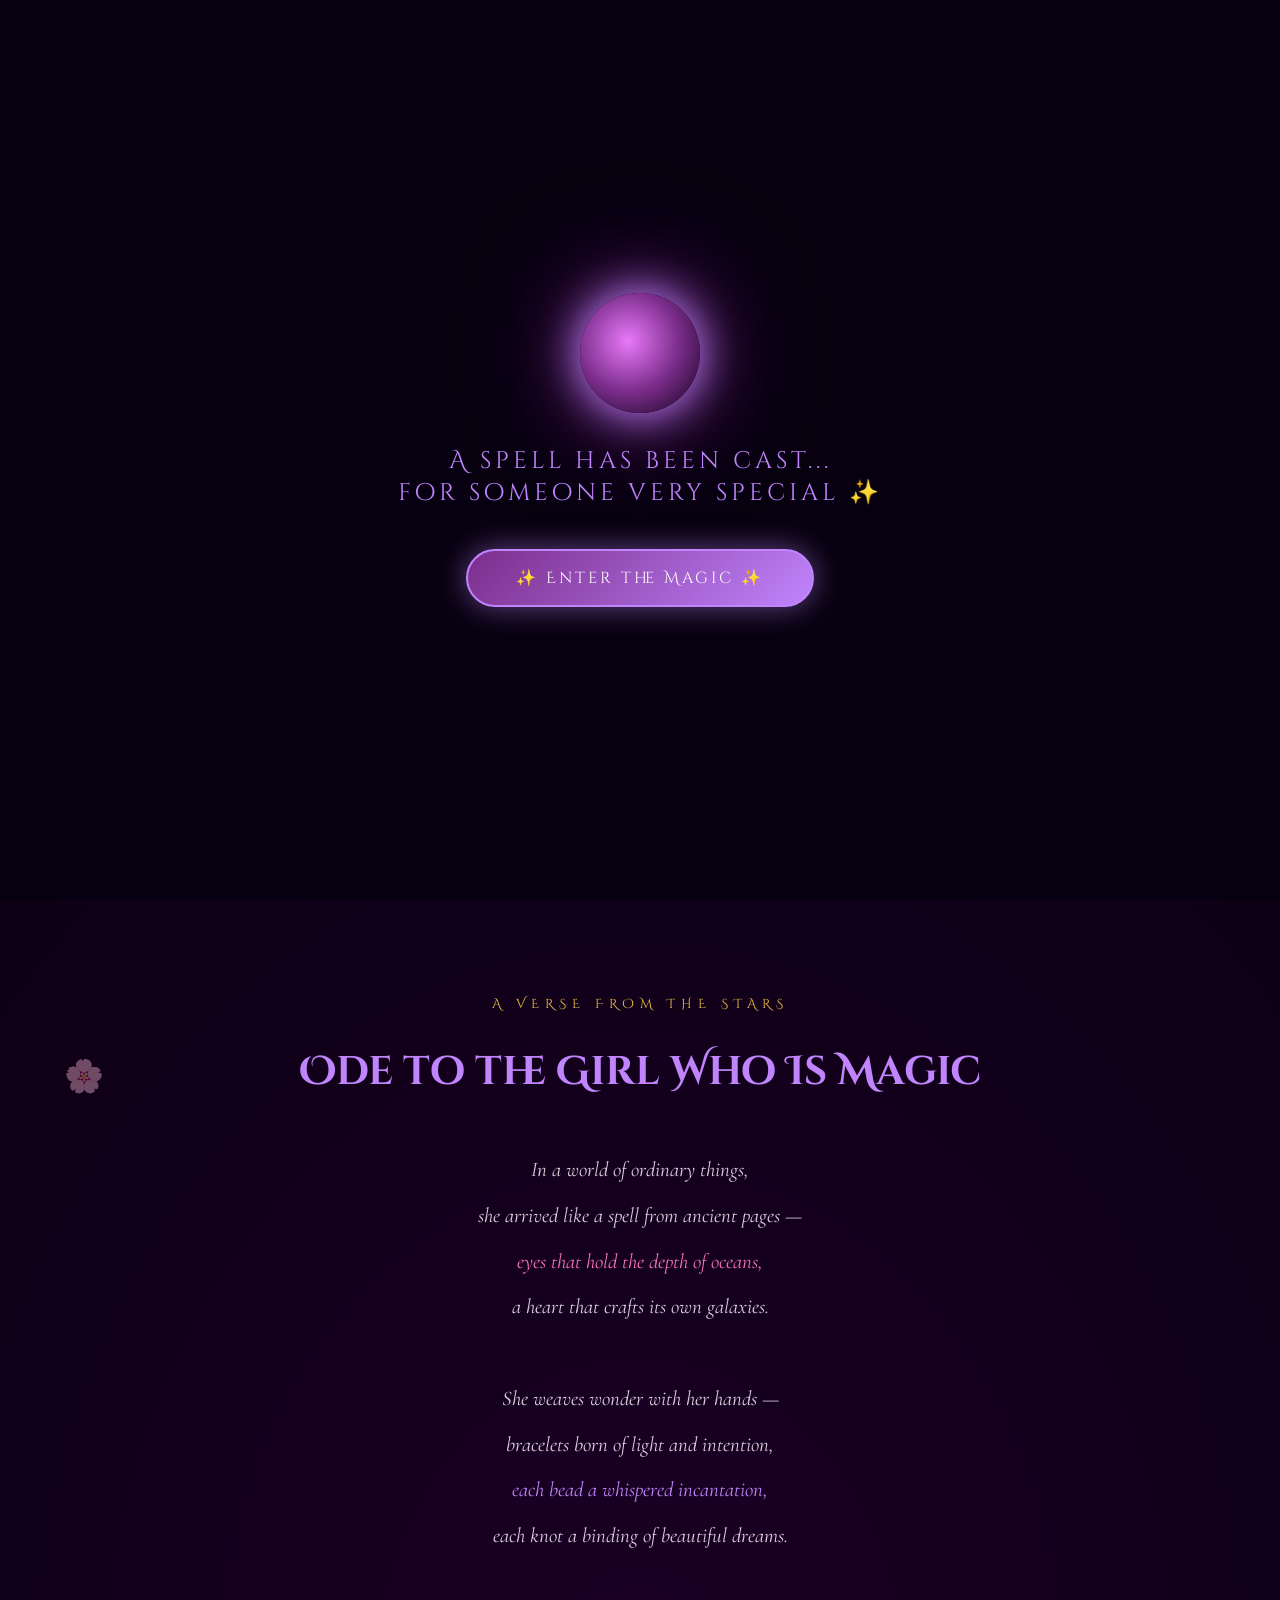
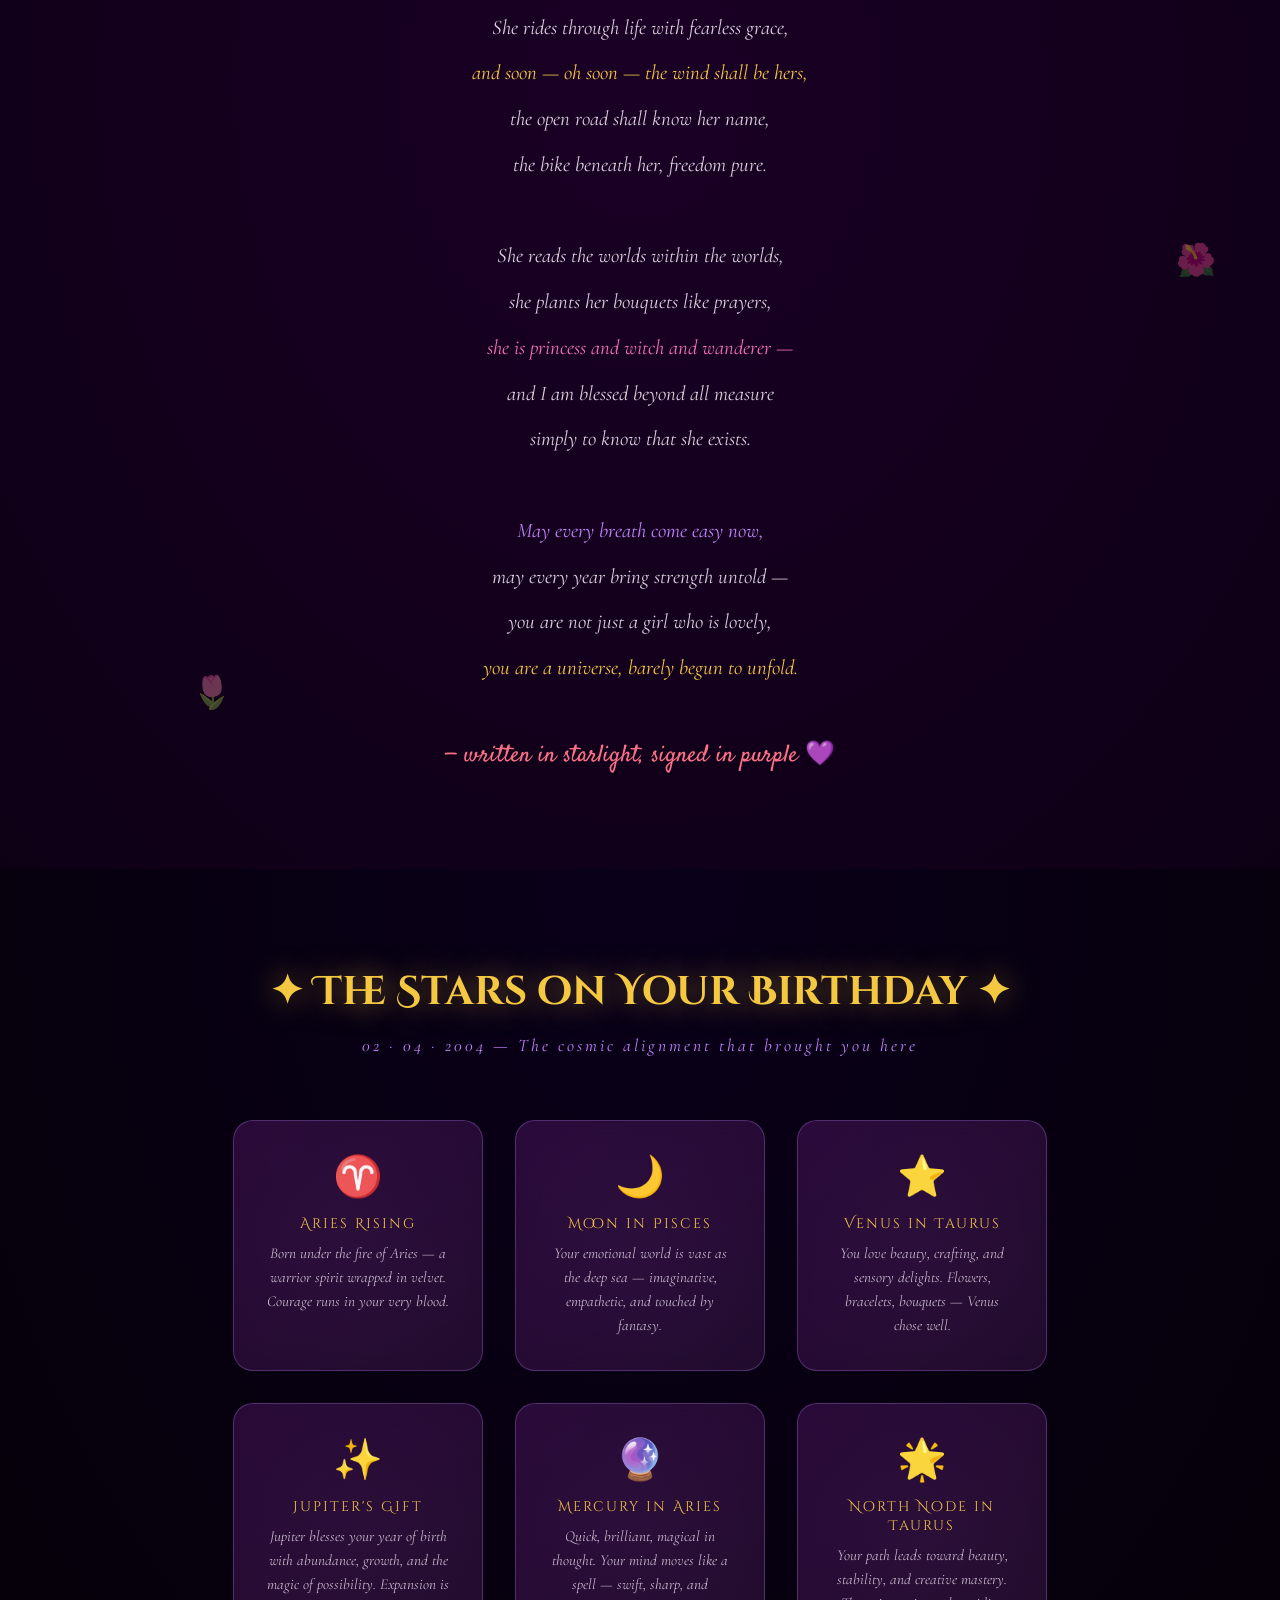
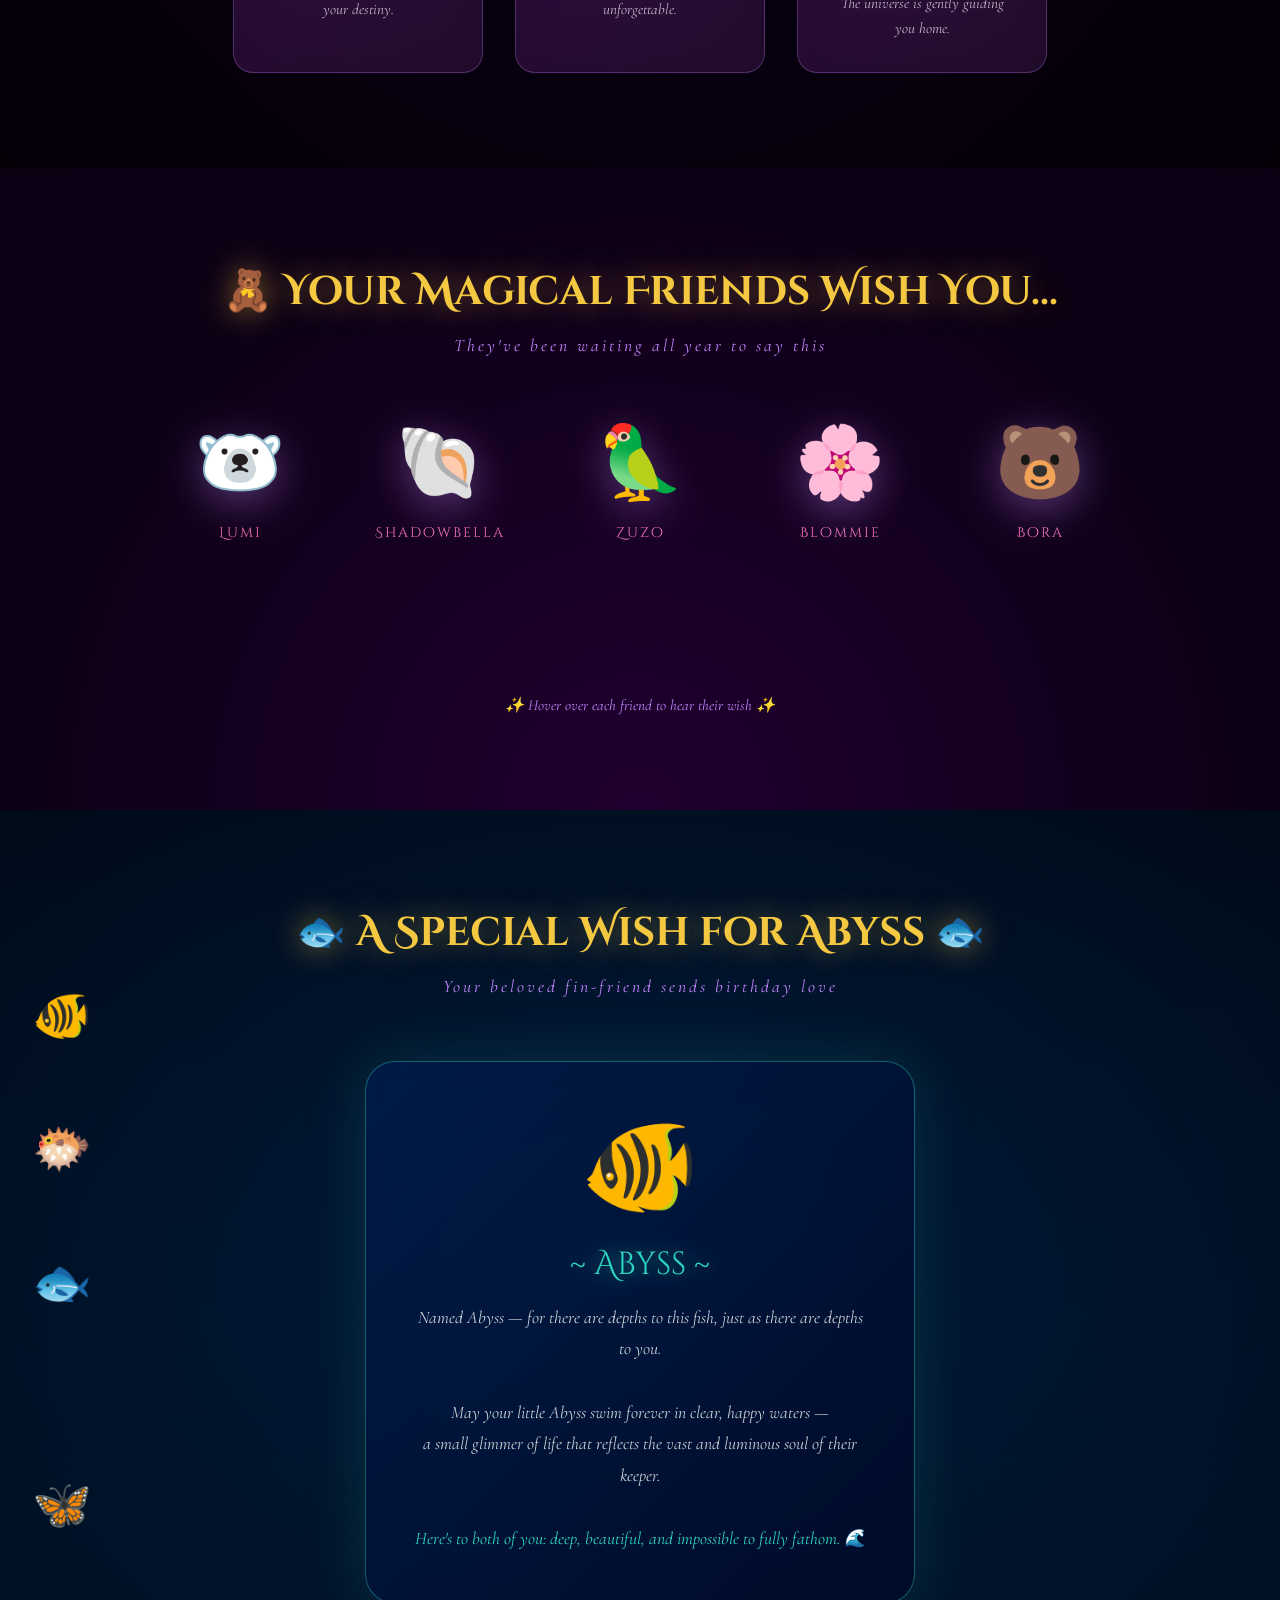
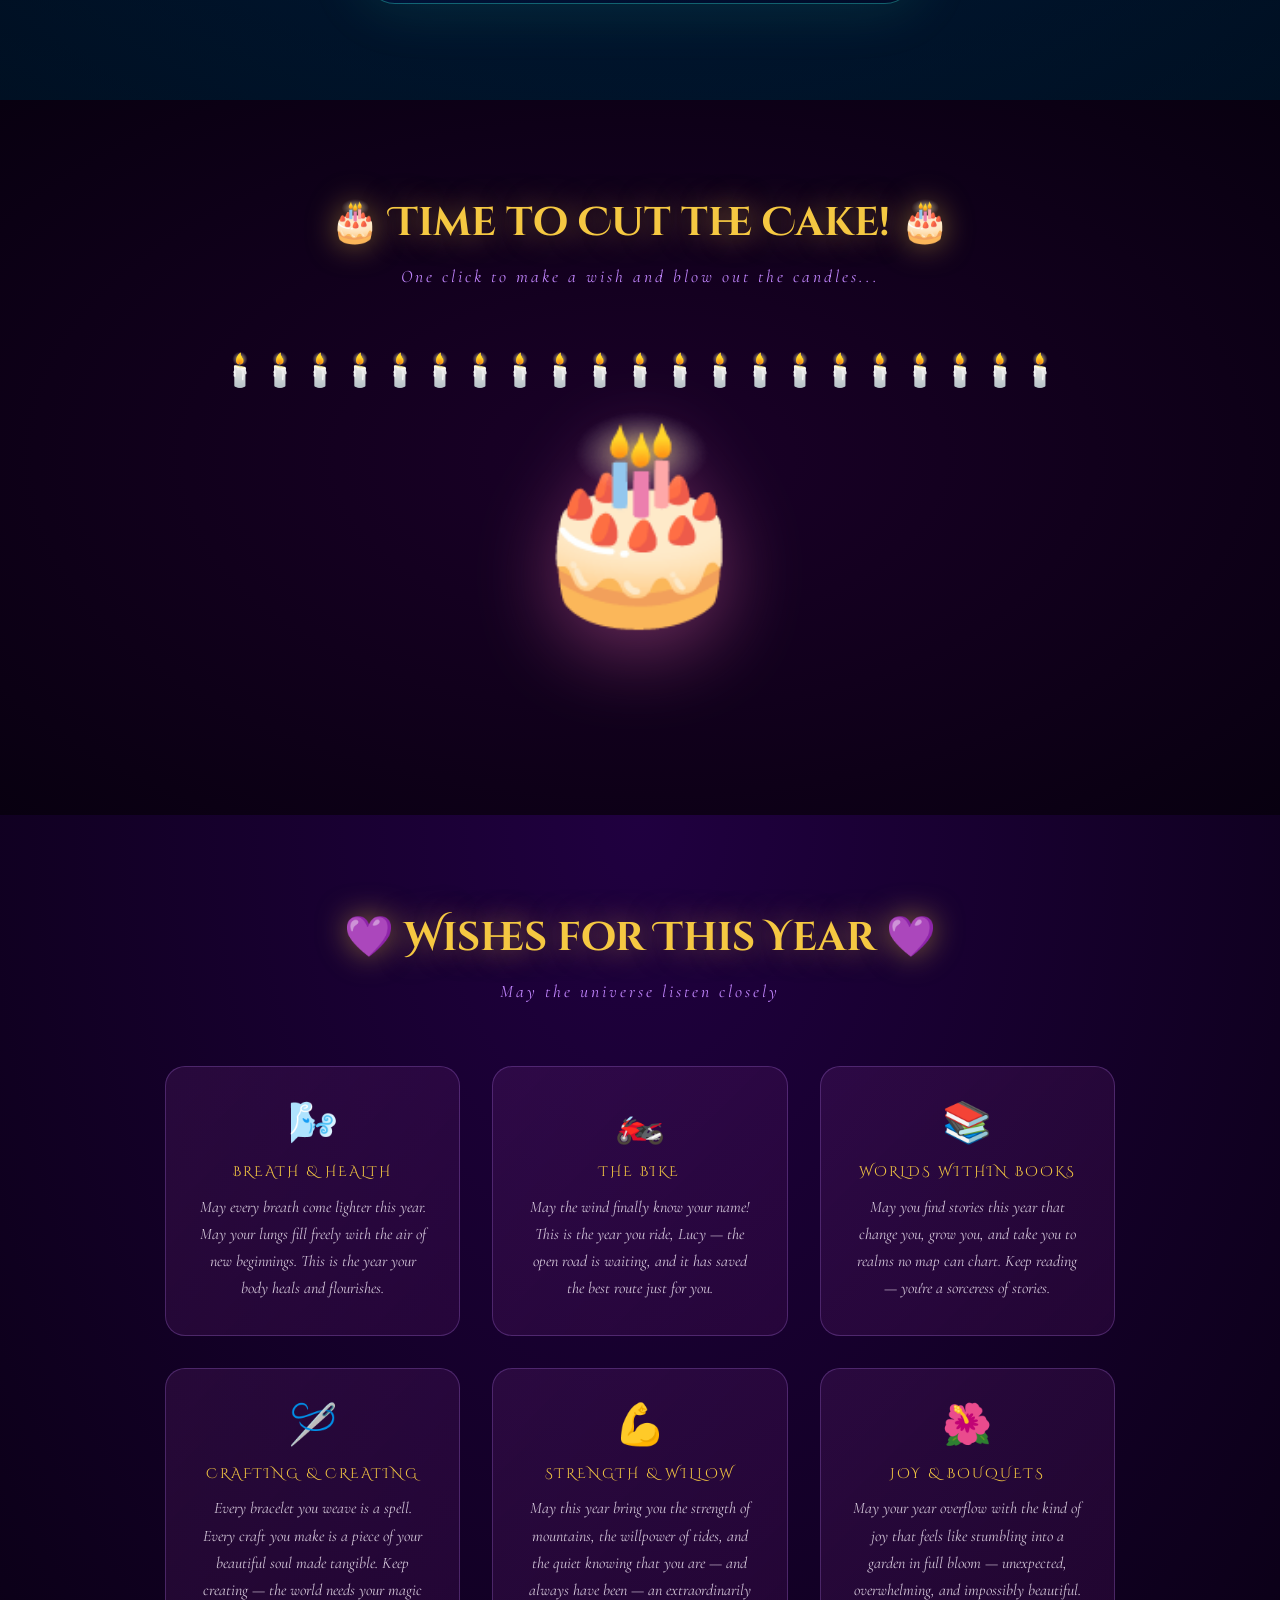
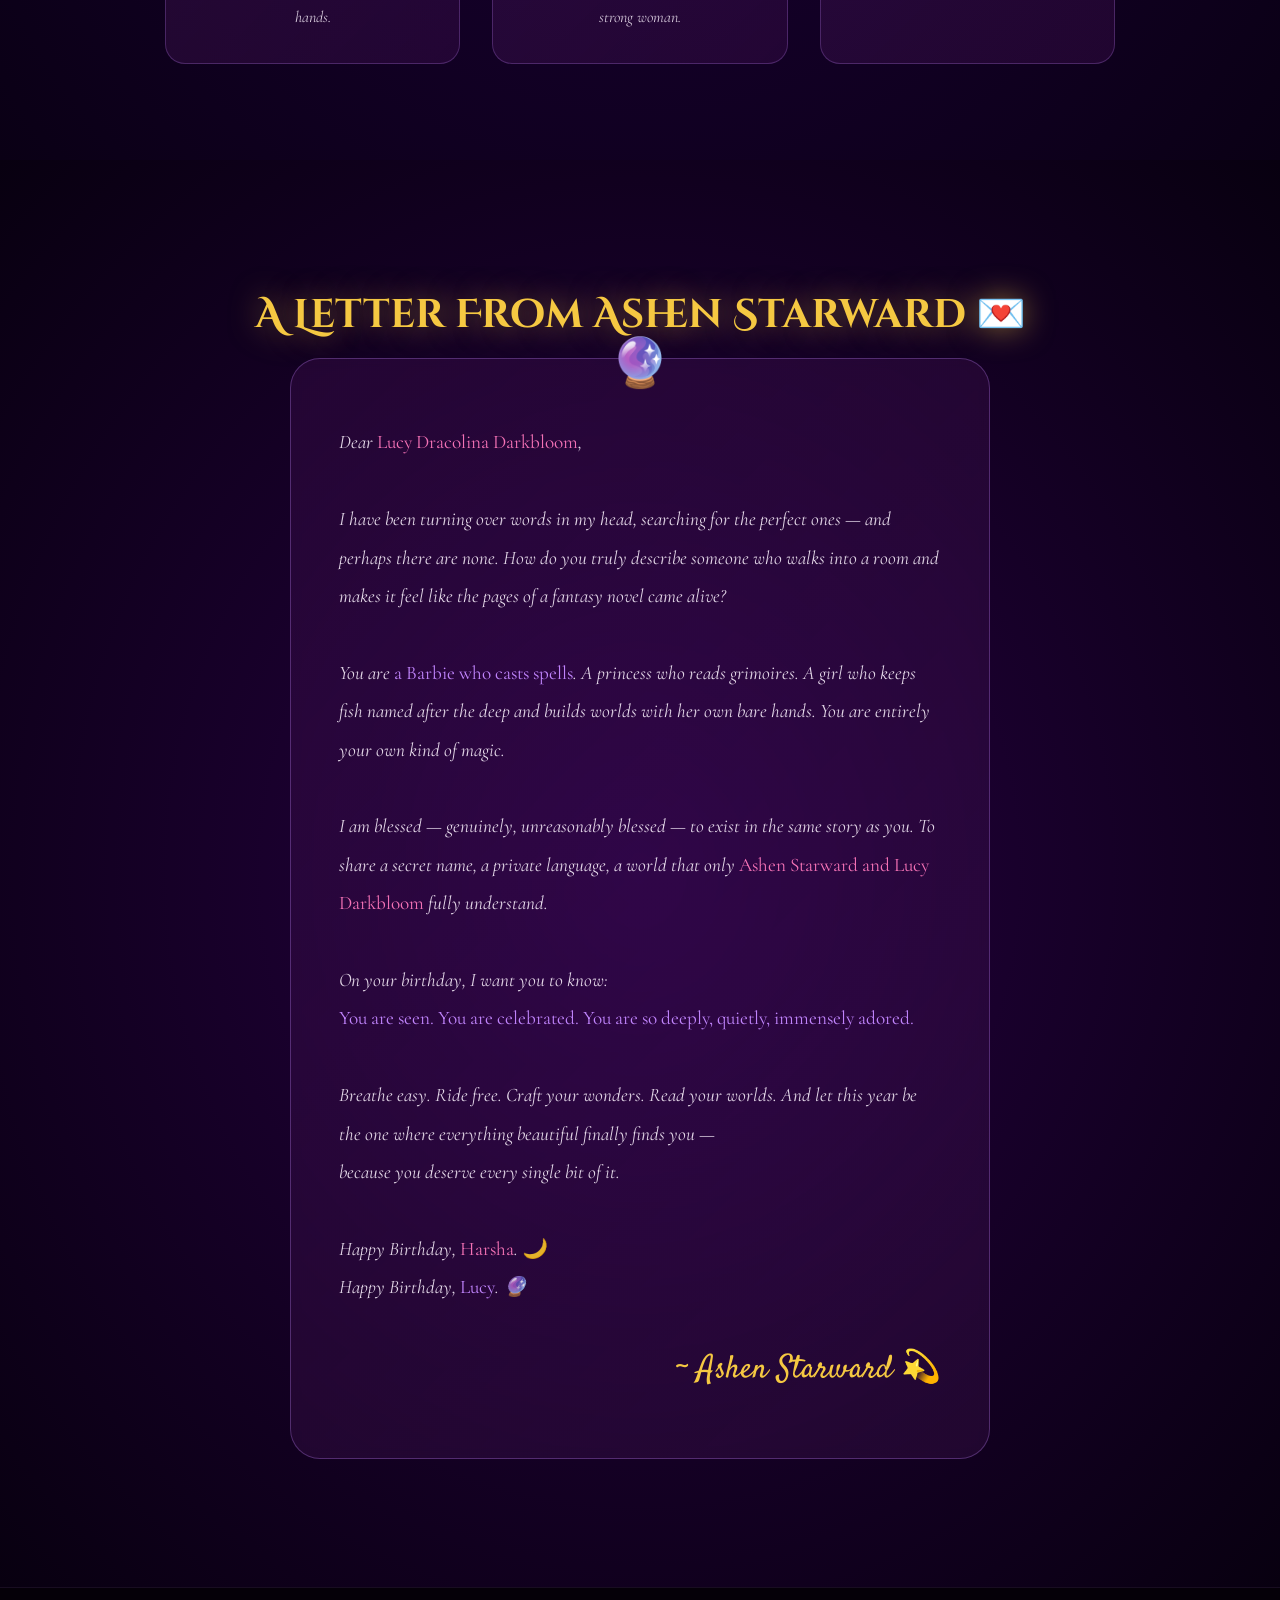
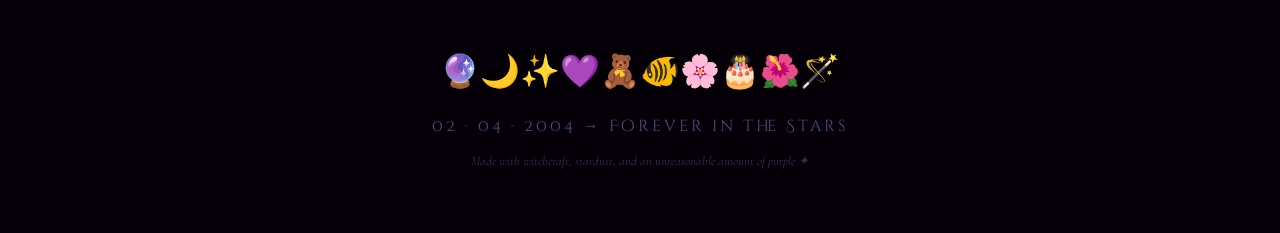
==== commit e312b07f: "its her birthday" ====
--- a/index.html
+++ b/index.html
@@ -1,43 +1,1117 @@
 <!DOCTYPE html>
 <html lang="en">
 <head>
-    <meta charset="UTF-8">
-    <meta name="viewport" content="width=device-width, initial-scale=1.0">
-    <title>For You 💕</title>
-    <link rel="stylesheet" href="styles.css">
+<meta charset="UTF-8">
+<meta name="viewport" content="width=device-width, initial-scale=1.0">
+<title>Happy Birthday, Lucy Dracolina Darkbloom ✨</title>
+<link href="https://fonts.googleapis.com/css2?family=Cinzel+Decorative:wght@400;700;900&family=Cormorant+Garamond:ital,wght@0,300;0,400;1,300;1,400&family=Satisfy&family=MedievalSharp&display=swap" rel="stylesheet">
+<style>
+:root {
+  --purple: #7b2d8b;
+  --deep-purple: #3d0d4e;
+  --lavender: #c084fc;
+  --pink: #f472b6;
+  --gold: #f5c842;
+  --teal: #2dd4bf;
+  --dark: #0d0015;
+  --darker: #070010;
+  --white: #fdf4ff;
+  --rose: #fb7185;
+}
+
+* { margin: 0; padding: 0; box-sizing: border-box; }
+
+html { scroll-behavior: smooth; }
+
+body {
+  background: var(--darker);
+  color: var(--white);
+  font-family: 'Cormorant Garamond', serif;
+  overflow-x: hidden;
+  cursor: url("data:image/svg+xml,%3Csvg xmlns='http://www.w3.org/2000/svg' width='24' height='24' viewBox='0 0 24 24'%3E%3Ctext y='20' font-size='20'%3E🔮%3C/text%3E%3C/svg%3E") 12 12, auto;
+}
+
+/* ===== STARFIELD ===== */
+#starfield {
+  position: fixed; top: 0; left: 0; width: 100%; height: 100%;
+  pointer-events: none; z-index: 0; overflow: hidden;
+}
+.star {
+  position: absolute;
+  background: white;
+  border-radius: 50%;
+  animation: twinkle var(--dur) ease-in-out infinite;
+}
+@keyframes twinkle {
+  0%,100% { opacity: 0.2; transform: scale(1); }
+  50% { opacity: 1; transform: scale(1.4); }
+}
+
+/* ===== FLOATING PARTICLES ===== */
+.particle {
+  position: fixed;
+  pointer-events: none;
+  z-index: 1;
+  animation: floatUp var(--dur2) ease-in infinite;
+  font-size: var(--sz);
+}
+@keyframes floatUp {
+  0% { transform: translateY(110vh) rotate(0deg); opacity: 0; }
+  10% { opacity: 1; }
+  90% { opacity: 1; }
+  100% { transform: translateY(-10vh) rotate(360deg); opacity: 0; }
+}
+
+/* ===== LOADING / INTRO ===== */
+#intro {
+  position: fixed; inset: 0; z-index: 9999;
+  background: var(--darker);
+  display: flex; flex-direction: column;
+  align-items: center; justify-content: center;
+  transition: opacity 1s ease, visibility 1s ease;
+}
+#intro.hidden { opacity: 0; visibility: hidden; pointer-events: none; }
+
+.intro-orb {
+  width: 120px; height: 120px;
+  border-radius: 50%;
+  background: radial-gradient(circle at 40% 40%, #e879f9, #7b2d8b, #0d0015);
+  box-shadow: 0 0 40px #c084fc, 0 0 80px #7b2d8b, 0 0 120px #3d0d4e;
+  animation: orbPulse 2s ease-in-out infinite;
+  margin-bottom: 2rem;
+}
+@keyframes orbPulse {
+  0%,100% { transform: scale(1); box-shadow: 0 0 40px #c084fc, 0 0 80px #7b2d8b; }
+  50% { transform: scale(1.15); box-shadow: 0 0 60px #e879f9, 0 0 120px #c084fc, 0 0 180px #7b2d8b; }
+}
+
+.intro-text {
+  font-family: 'Cinzel Decorative', serif;
+  font-size: clamp(1rem, 3vw, 1.5rem);
+  color: var(--lavender);
+  letter-spacing: 4px;
+  text-align: center;
+  animation: fadeInOut 2s ease-in-out infinite;
+}
+@keyframes fadeInOut {
+  0%,100% { opacity: 0.4; } 50% { opacity: 1; }
+}
+
+#enterBtn {
+  margin-top: 2.5rem;
+  padding: 1rem 3rem;
+  background: linear-gradient(135deg, #7b2d8b, #c084fc);
+  border: 2px solid var(--lavender);
+  color: white;
+  font-family: 'Cinzel Decorative', serif;
+  font-size: 1rem;
+  letter-spacing: 3px;
+  cursor: pointer;
+  border-radius: 50px;
+  box-shadow: 0 0 30px rgba(192,132,252,0.5);
+  transition: all 0.3s;
+  animation: btnGlow 2s ease-in-out infinite;
+}
+#enterBtn:hover {
+  transform: scale(1.07);
+  box-shadow: 0 0 50px rgba(192,132,252,0.9);
+}
+@keyframes btnGlow {
+  0%,100% { box-shadow: 0 0 20px rgba(192,132,252,0.4); }
+  50% { box-shadow: 0 0 50px rgba(192,132,252,0.9); }
+}
+
+/* ===== SECTIONS ===== */
+section { position: relative; z-index: 10; }
+
+/* ===== HERO ===== */
+#hero {
+  min-height: 100vh;
+  display: flex; flex-direction: column;
+  align-items: center; justify-content: center;
+  text-align: center;
+  padding: 2rem;
+  background: radial-gradient(ellipse at 50% 0%, #3d0d4e 0%, #0d0015 60%);
+  overflow: hidden;
+}
+
+.hero-crown {
+  font-size: 5rem;
+  animation: crownFloat 3s ease-in-out infinite;
+  filter: drop-shadow(0 0 20px gold);
+}
+@keyframes crownFloat {
+  0%,100% { transform: translateY(0) rotate(-5deg); }
+  50% { transform: translateY(-20px) rotate(5deg); }
+}
+
+.hero-title {
+  font-family: 'Cinzel Decorative', serif;
+  font-size: clamp(2rem, 7vw, 5rem);
+  background: linear-gradient(135deg, #f5c842, #e879f9, #c084fc, #f472b6);
+  -webkit-background-clip: text;
+  -webkit-text-fill-color: transparent;
+  background-clip: text;
+  text-shadow: none;
+  line-height: 1.2;
+  margin: 1rem 0;
+  animation: titleReveal 2s ease forwards;
+  opacity: 0;
+  transform: translateY(30px);
+}
+@keyframes titleReveal {
+  to { opacity: 1; transform: translateY(0); }
+}
+
+.hero-secret {
+  font-family: 'Satisfy', cursive;
+  font-size: clamp(1.2rem, 4vw, 2.5rem);
+  color: var(--lavender);
+  margin: 0.5rem 0 1rem;
+  animation: titleReveal 2s 0.5s ease forwards;
+  opacity: 0;
+}
+
+.hero-date {
+  font-family: 'Cormorant Garamond', serif;
+  font-size: 1.2rem;
+  color: var(--gold);
+  letter-spacing: 5px;
+  animation: titleReveal 2s 1s ease forwards;
+  opacity: 0;
+}
+
+.hero-divider {
+  width: 200px; height: 2px;
+  background: linear-gradient(90deg, transparent, var(--lavender), transparent);
+  margin: 2rem auto;
+  animation: titleReveal 2s 1.2s ease forwards;
+  opacity: 0;
+}
+
+.hero-subtitle {
+  font-size: 1.4rem;
+  font-style: italic;
+  color: rgba(253,244,255,0.7);
+  max-width: 600px;
+  line-height: 1.8;
+  animation: titleReveal 2s 1.5s ease forwards;
+  opacity: 0;
+}
+
+/* Barbie sparkle ring */
+.barbie-ring {
+  position: absolute;
+  width: 600px; height: 600px;
+  border-radius: 50%;
+  border: 1px solid rgba(244, 114, 182, 0.15);
+  animation: ringRotate 20s linear infinite;
+  pointer-events: none;
+}
+.barbie-ring::before {
+  content: '💗'; position: absolute;
+  top: -15px; left: 50%;
+  transform: translateX(-50%);
+  font-size: 1.5rem;
+}
+@keyframes ringRotate { to { transform: rotate(360deg); } }
+
+/* ===== POEM SECTION ===== */
+#poem {
+  min-height: 100vh;
+  display: flex; align-items: center; justify-content: center;
+  padding: 6rem 2rem;
+  background: radial-gradient(ellipse at 50% 50%, #1a0025 0%, #0d0015 100%);
+}
+
+.poem-container {
+  max-width: 750px;
+  text-align: center;
+  position: relative;
+}
+
+.poem-label {
+  font-family: 'Cinzel Decorative', serif;
+  font-size: 0.8rem;
+  letter-spacing: 6px;
+  color: var(--gold);
+  margin-bottom: 2rem;
+  opacity: 0;
+  animation: fadeUp 1s 0.3s forwards;
+}
+
+.poem-title {
+  font-family: 'Cinzel Decorative', serif;
+  font-size: clamp(1.5rem, 4vw, 2.5rem);
+  color: var(--lavender);
+  margin-bottom: 3rem;
+  opacity: 0;
+  animation: fadeUp 1s 0.5s forwards;
+}
+
+@keyframes fadeUp {
+  to { opacity: 1; transform: translateY(0); }
+  from { opacity: 0; transform: translateY(20px); }
+}
+
+.poem-text {
+  font-size: clamp(1rem, 2.5vw, 1.3rem);
+  font-style: italic;
+  line-height: 2.2;
+  color: rgba(253, 244, 255, 0.85);
+  opacity: 0;
+  animation: fadeUp 1.5s 0.8s forwards;
+}
+.poem-text .highlight {
+  color: var(--pink);
+  font-weight: 400;
+}
+.poem-text .gold { color: var(--gold); }
+.poem-text .lavender { color: var(--lavender); }
+
+.poem-sig {
+  margin-top: 3rem;
+  font-family: 'Satisfy', cursive;
+  font-size: 1.5rem;
+  color: var(--rose);
+  opacity: 0;
+  animation: fadeUp 1.5s 2s forwards;
+}
+
+/* Floating roses */
+.float-rose {
+  position: absolute;
+  font-size: 2rem;
+  animation: roseFloat var(--d) ease-in-out infinite;
+  opacity: 0.4;
+}
+@keyframes roseFloat {
+  0%,100% { transform: translateY(0) rotate(0deg); opacity: 0.3; }
+  50% { transform: translateY(-30px) rotate(15deg); opacity: 0.7; }
+}
+
+/* ===== STAR ALIGNMENT ===== */
+#stars {
+  padding: 6rem 2rem;
+  background: radial-gradient(ellipse at 50% 0%, #0a001a 0%, #050008 100%);
+  text-align: center;
+  position: relative;
+  overflow: hidden;
+}
+
+.section-title {
+  font-family: 'Cinzel Decorative', serif;
+  font-size: clamp(1.5rem, 4vw, 2.5rem);
+  color: var(--gold);
+  margin-bottom: 1rem;
+  text-shadow: 0 0 30px rgba(245,200,66,0.5);
+}
+
+.section-subtitle {
+  font-size: 1.1rem;
+  color: var(--lavender);
+  letter-spacing: 3px;
+  margin-bottom: 4rem;
+  font-style: italic;
+}
+
+.constellation-grid {
+  display: flex;
+  flex-wrap: wrap;
+  gap: 2rem;
+  justify-content: center;
+  max-width: 900px;
+  margin: 0 auto;
+}
+
+.star-card {
+  background: linear-gradient(135deg, rgba(61,13,78,0.6), rgba(123,45,139,0.2));
+  border: 1px solid rgba(192,132,252,0.3);
+  border-radius: 20px;
+  padding: 2rem;
+  width: 250px;
+  backdrop-filter: blur(10px);
+  transition: transform 0.3s, box-shadow 0.3s;
+  position: relative;
+  overflow: hidden;
+}
+.star-card:hover {
+  transform: translateY(-10px);
+  box-shadow: 0 20px 60px rgba(192,132,252,0.3);
+}
+.star-card::before {
+  content: '';
+  position: absolute;
+  top: -50%; left: -50%;
+  width: 200%; height: 200%;
+  background: radial-gradient(circle, rgba(192,132,252,0.05), transparent 70%);
+  animation: cardGlow 4s ease-in-out infinite;
+}
+@keyframes cardGlow { 0%,100% { transform: rotate(0deg); } 100% { transform: rotate(360deg); } }
+
+.star-icon { font-size: 2.5rem; margin-bottom: 0.8rem; }
+.star-name {
+  font-family: 'Cinzel Decorative', serif;
+  font-size: 0.9rem;
+  color: var(--gold);
+  margin-bottom: 0.5rem;
+  letter-spacing: 2px;
+}
+.star-desc {
+  font-size: 0.95rem;
+  color: rgba(253,244,255,0.75);
+  line-height: 1.6;
+  font-style: italic;
+}
+
+/* ===== TOYS / TEDDIES ===== */
+#toys {
+  padding: 6rem 2rem;
+  background: radial-gradient(ellipse at 50% 100%, #200030 0%, #0d0015 70%);
+  text-align: center;
+}
+
+.toys-grid {
+  display: flex;
+  flex-wrap: wrap;
+  gap: 2.5rem;
+  justify-content: center;
+  max-width: 1000px;
+  margin: 3rem auto 0;
+}
+
+.toy-card {
+  width: 160px;
+  display: flex; flex-direction: column;
+  align-items: center;
+  gap: 1rem;
+  animation: toyBounce var(--b) ease-in-out infinite;
+  cursor: pointer;
+  transition: transform 0.2s;
+}
+.toy-card:hover { transform: scale(1.15) rotate(5deg); }
+
+@keyframes toyBounce {
+  0%,100% { transform: translateY(0); }
+  50% { transform: translateY(-20px); }
+}
+
+.toy-emoji { font-size: 4.5rem; filter: drop-shadow(0 10px 20px rgba(192,132,252,0.4)); }
+
+.toy-name {
+  font-family: 'Cinzel Decorative', serif;
+  font-size: 0.85rem;
+  color: var(--pink);
+  letter-spacing: 2px;
+}
+
+.toy-wish {
+  font-size: 0.85rem;
+  font-style: italic;
+  color: var(--lavender);
+  text-align: center;
+  line-height: 1.5;
+}
+
+.speech-bubble {
+  background: linear-gradient(135deg, rgba(123,45,139,0.5), rgba(61,13,78,0.8));
+  border: 1px solid rgba(192,132,252,0.4);
+  border-radius: 15px;
+  padding: 0.7rem 1rem;
+  position: relative;
+  opacity: 0;
+  transform: translateY(10px);
+  transition: opacity 0.3s, transform 0.3s;
+}
+.toy-card:hover .speech-bubble {
+  opacity: 1; transform: translateY(0);
+}
+.speech-bubble::before {
+  content: '';
+  position: absolute;
+  top: -8px; left: 50%;
+  transform: translateX(-50%);
+  border: 8px solid transparent;
+  border-bottom-color: rgba(123,45,139,0.5);
+  border-top: none;
+}
+
+/* ===== CAKE SECTION ===== */
+#cake {
+  padding: 6rem 2rem;
+  background: radial-gradient(ellipse at 50% 50%, #1a0028 0%, #080010 100%);
+  text-align: center;
+  position: relative;
+  overflow: hidden;
+}
+
+.cake-wrapper {
+  position: relative;
+  display: inline-block;
+  cursor: pointer;
+}
+
+.cake-emoji {
+  font-size: 12rem;
+  display: block;
+  animation: cakeFloat 3s ease-in-out infinite;
+  filter: drop-shadow(0 20px 40px rgba(244,114,182,0.4));
+  user-select: none;
+  transition: transform 0.2s;
+}
+.cake-emoji:hover { transform: scale(1.1); }
+
+@keyframes cakeFloat {
+  0%,100% { transform: translateY(0); }
+  50% { transform: translateY(-15px); }
+}
+
+#cakeCutMsg {
+  font-family: 'Cinzel Decorative', serif;
+  font-size: clamp(1.2rem, 3vw, 1.8rem);
+  color: var(--gold);
+  margin-top: 2rem;
+  min-height: 3rem;
+  opacity: 0;
+  transition: opacity 0.5s;
+}
+#cakeCutMsg.show { opacity: 1; }
+
+.candles-row {
+  font-size: 2rem;
+  margin-bottom: 1rem;
+  animation: candleGlow 1.5s ease-in-out infinite;
+}
+@keyframes candleGlow {
+  0%,100% { filter: brightness(1); }
+  50% { filter: brightness(1.5) drop-shadow(0 0 10px #ffd700); }
+}
+
+.cake-confetti {
+  position: absolute;
+  font-size: 2rem;
+  pointer-events: none;
+  opacity: 0;
+}
+.cake-confetti.burst {
+  animation: confettiBurst 2s forwards;
+}
+@keyframes confettiBurst {
+  0% { opacity: 1; transform: translate(0,0) rotate(0deg) scale(1); }
+  100% { opacity: 0; transform: translate(var(--tx), var(--ty)) rotate(720deg) scale(0); }
+}
+
+/* ===== FISH / ABYSS ===== */
+#abyss {
+  padding: 6rem 2rem;
+  background: radial-gradient(ellipse at 50% 50%, #001a3a 0%, #000a18 100%);
+  text-align: center;
+  position: relative;
+  overflow: hidden;
+}
+
+.ocean-bg {
+  position: absolute;
+  inset: 0;
+  background: linear-gradient(180deg, transparent 0%, rgba(0,30,60,0.3) 100%);
+  pointer-events: none;
+}
+
+.fish-swim {
+  font-size: 3rem;
+  position: absolute;
+  animation: swim var(--sd) linear infinite;
+  top: var(--st);
+}
+@keyframes swim {
+  from { transform: translateX(-10vw) scaleX(1); }
+  49.9% { transform: translateX(110vw) scaleX(1); }
+  50% { transform: translateX(110vw) scaleX(-1); }
+  to { transform: translateX(-10vw) scaleX(-1); }
+}
+
+.abyss-card {
+  background: linear-gradient(135deg, rgba(0,30,80,0.7), rgba(0,10,40,0.9));
+  border: 1px solid rgba(45,212,191,0.4);
+  border-radius: 30px;
+  padding: 3rem;
+  max-width: 550px;
+  margin: 3rem auto 0;
+  backdrop-filter: blur(10px);
+  box-shadow: 0 0 60px rgba(45,212,191,0.15);
+}
+
+.abyss-fish { font-size: 6rem; animation: fishBob 2s ease-in-out infinite; }
+@keyframes fishBob {
+  0%,100% { transform: translateY(0) rotate(-5deg); }
+  50% { transform: translateY(-15px) rotate(5deg); }
+}
+
+.abyss-name {
+  font-family: 'Cinzel Decorative', serif;
+  font-size: 2rem;
+  color: var(--teal);
+  margin: 1rem 0;
+  text-shadow: 0 0 20px rgba(45,212,191,0.7);
+}
+.abyss-desc {
+  font-size: 1.1rem;
+  font-style: italic;
+  color: rgba(255,255,255,0.8);
+  line-height: 1.8;
+}
+
+/* ===== WISHES ===== */
+#wishes {
+  padding: 6rem 2rem;
+  background: radial-gradient(ellipse at 50% 0%, #200040 0%, #0a0015 100%);
+  text-align: center;
+}
+
+.wishes-grid {
+  display: grid;
+  grid-template-columns: repeat(auto-fit, minmax(280px, 1fr));
+  gap: 2rem;
+  max-width: 950px;
+  margin: 3rem auto 0;
+}
+
+.wish-card {
+  background: linear-gradient(135deg, rgba(123,45,139,0.2), rgba(61,13,78,0.4));
+  border: 1px solid rgba(192,132,252,0.25);
+  border-radius: 20px;
+  padding: 2rem;
+  transition: all 0.3s;
+  position: relative;
+  overflow: hidden;
+}
+.wish-card:hover {
+  transform: translateY(-8px);
+  border-color: rgba(192,132,252,0.6);
+  box-shadow: 0 20px 50px rgba(123,45,139,0.4);
+}
+.wish-card::after {
+  content: '';
+  position: absolute;
+  top: 0; left: -100%;
+  width: 100%; height: 100%;
+  background: linear-gradient(90deg, transparent, rgba(192,132,252,0.1), transparent);
+  transition: left 0.5s;
+}
+.wish-card:hover::after { left: 100%; }
+
+.wish-icon { font-size: 2.5rem; margin-bottom: 1rem; }
+.wish-title {
+  font-family: 'Cinzel Decorative', serif;
+  font-size: 0.85rem;
+  color: var(--gold);
+  letter-spacing: 2px;
+  margin-bottom: 0.8rem;
+}
+.wish-text {
+  font-size: 1rem;
+  color: rgba(253,244,255,0.8);
+  line-height: 1.7;
+  font-style: italic;
+}
+
+/* ===== FROM ASHEN ===== */
+#from-ashen {
+  padding: 8rem 2rem;
+  background: radial-gradient(ellipse at 50% 50%, #250040 0%, #080010 100%);
+  text-align: center;
+  position: relative;
+}
+
+.letter-container {
+  max-width: 700px;
+  margin: 0 auto;
+  background: linear-gradient(135deg, rgba(61,13,78,0.4), rgba(123,45,139,0.15));
+  border: 1px solid rgba(192,132,252,0.3);
+  border-radius: 30px;
+  padding: 4rem 3rem;
+  position: relative;
+  backdrop-filter: blur(5px);
+}
+.letter-container::before {
+  content: '🔮';
+  position: absolute;
+  top: -1.5rem; left: 50%;
+  transform: translateX(-50%);
+  font-size: 3rem;
+}
+
+.letter-text {
+  font-size: clamp(1rem, 2vw, 1.2rem);
+  line-height: 2;
+  color: rgba(253,244,255,0.88);
+  font-style: italic;
+  text-align: left;
+}
+.letter-text .em { color: var(--pink); font-style: normal; }
+.letter-text .em2 { color: var(--lavender); font-style: normal; }
+
+.letter-sig {
+  font-family: 'Satisfy', cursive;
+  font-size: 2rem;
+  color: var(--gold);
+  margin-top: 2.5rem;
+  text-align: right;
+}
+
+/* ===== FOOTER ===== */
+#footer {
+  padding: 4rem 2rem;
+  background: #050008;
+  text-align: center;
+  border-top: 1px solid rgba(192,132,252,0.1);
+}
+.footer-text {
+  font-family: 'Cinzel Decorative', serif;
+  font-size: clamp(0.8rem, 2vw, 1rem);
+  color: rgba(192,132,252,0.5);
+  letter-spacing: 3px;
+}
+.footer-emojis {
+  font-size: 2rem;
+  margin-bottom: 1.5rem;
+  animation: footerFloat 3s ease-in-out infinite;
+}
+@keyframes footerFloat {
+  0%,100% { transform: translateY(0); }
+  50% { transform: translateY(-10px); }
+}
+
+/* ===== FIREWORKS ===== */
+.firework {
+  position: fixed;
+  pointer-events: none;
+  z-index: 9000;
+  border-radius: 50%;
+  animation: fireworkPop 1s ease-out forwards;
+}
+@keyframes fireworkPop {
+  0% { transform: scale(0); opacity: 1; }
+  100% { transform: scale(1); opacity: 0; }
+}
+
+/* ===== MAGIC CURSOR TRAIL ===== */
+.trail {
+  position: fixed;
+  pointer-events: none;
+  z-index: 9990;
+  font-size: 1.2rem;
+  transition: opacity 0.5s;
+  animation: trailFade 0.8s forwards;
+}
+@keyframes trailFade {
+  0% { opacity: 1; transform: scale(1); }
+  100% { opacity: 0; transform: scale(0) translateY(-30px); }
+}
+
+/* ===== SCROLL INDICATOR ===== */
+.scroll-hint {
+  position: absolute;
+  bottom: 2rem; left: 50%;
+  transform: translateX(-50%);
+  color: var(--lavender);
+  font-size: 0.85rem;
+  letter-spacing: 3px;
+  animation: scrollBounce 2s ease-in-out infinite;
+  font-family: 'Cormorant Garamond', serif;
+}
+@keyframes scrollBounce {
+  0%,100% { opacity: 0.5; transform: translateX(-50%) translateY(0); }
+  50% { opacity: 1; transform: translateX(-50%) translateY(8px); }
+}
+
+/* ===== MOBILE ===== */
+@media (max-width: 600px) {
+  .toys-grid { gap: 1.5rem; }
+  .toy-card { width: 130px; }
+  .toy-emoji { font-size: 3.5rem; }
+  .cake-emoji { font-size: 8rem; }
+  .letter-container { padding: 2.5rem 1.5rem; }
+}
+
+/* ===== SECTION APPEAR ===== */
+.appear { opacity: 0; transform: translateY(40px); transition: opacity 0.8s, transform 0.8s; }
+.appear.visible { opacity: 1; transform: translateY(0); }
+</style>
 </head>
 <body>
-    <div class="background"></div>
-    
-    <!-- Balloons -->
-    <div class="balloons-container">
-        <div class="balloon balloon1"></div>
-        <div class="balloon balloon2"></div>
-        <div class="balloon balloon3"></div>
-        <div class="balloon balloon4"></div>
-        <div class="balloon balloon5"></div>
-        <div class="balloon balloon6"></div>
-    </div>
-
-    <!-- Confetti -->
-    <div class="confetti-container"></div>
-
-    <div class="container">
-        <div class="header">
-            <h1>✨ Hey Beautiful ✨</h1>
-            <p class="subtitle">Click anywhere to see something for you 💕</p>
-        </div>
-
-        <button class="start-btn" onclick="startMessages()">click here for a surprise😊</button>
-
-        <!-- Pop-up Messages -->
-        <div id="popup-container"></div>
-
-        <div class="messages-list">
-            <div class="message-item">💕 Waiting for your smile...</div>
-        </div>
-    </div>
-
-    <script src="script.js"></script>
+
+<!-- STARFIELD -->
+<div id="starfield"></div>
+
+<!-- FLOATING EMOJIS -->
+<div id="floatingEmojis"></div>
+
+<!-- INTRO SCREEN -->
+<div id="intro">
+  <div class="intro-orb"></div>
+  <p class="intro-text">A spell has been cast...<br>for someone very special ✨</p>
+  <button id="enterBtn" onclick="enterSite()">✨ Enter the Magic ✨</button>
+</div>
+
+<!-- HERO -->
+<section id="hero">
+  <div class="barbie-ring"></div>
+  <div class="hero-crown">👑</div>
+  <h1 class="hero-title">Happy Birthday<br>Lucy Dracolina Darkbloom</h1>
+  <p class="hero-secret">~ Harshavardini ~</p>
+  <div class="hero-divider"></div>
+  <p class="hero-date">02 · 04 · 2004</p>
+  <p class="hero-subtitle">Where fantasy meets reality,<br>where witchcraft meets wonder — that is where <em>you</em> live.</p>
+  <div class="scroll-hint">✦ scroll to unveil the magic ✦</div>
+</section>
+
+<!-- POEM -->
+<section id="poem">
+  <div class="float-rose" style="--d:4s; top:10%; left:5%;">🌸</div>
+  <div class="float-rose" style="--d:5s; top:60%; right:5%;">🌺</div>
+  <div class="float-rose" style="--d:3.5s; bottom:10%; left:15%;">🌷</div>
+  <div class="poem-container appear">
+    <p class="poem-label">A VERSE FROM THE STARS</p>
+    <h2 class="poem-title">Ode to the Girl Who Is Magic</h2>
+    <p class="poem-text">
+      In a world of ordinary things,<br>
+      she arrived like a spell from ancient pages —<br>
+      <span class="highlight">eyes that hold the depth of oceans,</span><br>
+      a heart that crafts its own galaxies.<br><br>
+
+      She weaves wonder with her hands —<br>
+      bracelets born of light and intention,<br>
+      <span class="lavender">each bead a whispered incantation,</span><br>
+      each knot a binding of beautiful dreams.<br><br>
+
+      She rides through life with fearless grace,<br>
+      <span class="gold">and soon — oh soon — the wind shall be hers,</span><br>
+      the open road shall know her name,<br>
+      the bike beneath her, freedom pure.<br><br>
+
+      She reads the worlds within the worlds,<br>
+      she plants her bouquets like prayers,<br>
+      <span class="highlight">she is princess and witch and wanderer —</span><br>
+      and I am blessed beyond all measure<br>
+      simply to know that she exists.<br><br>
+
+      <span class="lavender">May every breath come easy now,</span><br>
+      may every year bring strength untold —<br>
+      you are not just a girl who is lovely,<br>
+      <span class="gold">you are a universe, barely begun to unfold.</span>
+    </p>
+    <p class="poem-sig">— written in starlight, signed in purple 💜</p>
+  </div>
+</section>
+
+<!-- STAR ALIGNMENT -->
+<section id="stars">
+  <h2 class="section-title appear">✦ The Stars on Your Birthday ✦</h2>
+  <p class="section-subtitle appear">02 · 04 · 2004 — The cosmic alignment that brought you here</p>
+  <div class="constellation-grid appear">
+    <div class="star-card">
+      <div class="star-icon">♈</div>
+      <div class="star-name">Aries Rising</div>
+      <div class="star-desc">Born under the fire of Aries — a warrior spirit wrapped in velvet. Courage runs in your very blood.</div>
+    </div>
+    <div class="star-card">
+      <div class="star-icon">🌙</div>
+      <div class="star-name">Moon in Pisces</div>
+      <div class="star-desc">Your emotional world is vast as the deep sea — imaginative, empathetic, and touched by fantasy.</div>
+    </div>
+    <div class="star-card">
+      <div class="star-icon">⭐</div>
+      <div class="star-name">Venus in Taurus</div>
+      <div class="star-desc">You love beauty, crafting, and sensory delights. Flowers, bracelets, bouquets — Venus chose well.</div>
+    </div>
+    <div class="star-card">
+      <div class="star-icon">✨</div>
+      <div class="star-name">Jupiter's Gift</div>
+      <div class="star-desc">Jupiter blesses your year of birth with abundance, growth, and the magic of possibility. Expansion is your destiny.</div>
+    </div>
+    <div class="star-card">
+      <div class="star-icon">🔮</div>
+      <div class="star-name">Mercury in Aries</div>
+      <div class="star-desc">Quick, brilliant, magical in thought. Your mind moves like a spell — swift, sharp, and unforgettable.</div>
+    </div>
+    <div class="star-card">
+      <div class="star-icon">🌟</div>
+      <div class="star-name">North Node in Taurus</div>
+      <div class="star-desc">Your path leads toward beauty, stability, and creative mastery. The universe is gently guiding you home.</div>
+    </div>
+  </div>
+</section>
+
+<!-- TEDDIES & TOYS -->
+<section id="toys">
+  <h2 class="section-title appear">🧸 Your Magical Friends Wish You...</h2>
+  <p class="section-subtitle appear">They've been waiting all year to say this</p>
+  <div class="toys-grid appear">
+    <div class="toy-card" style="--b:2.1s">
+      <div class="toy-emoji">🐻‍❄️</div>
+      <div class="toy-name">Lumi</div>
+      <div class="speech-bubble">
+        <div class="toy-wish">"Happy Birthday, my beloved! I'll keep your dreams warm forever 🤍"</div>
+      </div>
+    </div>
+    <div class="toy-card" style="--b:2.4s">
+      <div class="toy-emoji">🐚</div>
+      <div class="toy-name">Shadowbella</div>
+      <div class="speech-bubble">
+        <div class="toy-wish">"From the shadows, only beauty rises — just like you. Happy Birthday! 🖤"</div>
+      </div>
+    </div>
+    <div class="toy-card" style="--b:1.9s">
+      <div class="toy-emoji">🦜</div>
+      <div class="toy-name">Zuzo</div>
+      <div class="speech-bubble">
+        <div class="toy-wish">"Squawk! You're the most magical human I know! Fly high today! 🌈"</div>
+      </div>
+    </div>
+    <div class="toy-card" style="--b:2.7s">
+      <div class="toy-emoji">🌸</div>
+      <div class="toy-name">Blommie</div>
+      <div class="speech-bubble">
+        <div class="toy-wish">"You are in full bloom today and every day. A flower among flowers! 🌺"</div>
+      </div>
+    </div>
+    <div class="toy-card" style="--b:2.2s">
+      <div class="toy-emoji">🐻</div>
+      <div class="toy-name">Bora</div>
+      <div class="speech-bubble">
+        <div class="toy-wish">"Big warm bear hugs! May your year be cozy, brave, and wonderful! 💛"</div>
+      </div>
+    </div>
+  </div>
+  <p style="margin-top:2rem; color:var(--lavender); font-style:italic; font-size:0.95rem;">✨ Hover over each friend to hear their wish ✨</p>
+</section>
+
+<!-- ABYSS -->
+<section id="abyss">
+  <div class="ocean-bg"></div>
+  <div class="fish-swim" style="--sd:12s; --st:20%;">🐠</div>
+  <div class="fish-swim" style="--sd:18s; --st:50%;">🐟</div>
+  <div class="fish-swim" style="--sd:15s; --st:75%;">🦋</div>
+  <div class="fish-swim" style="--sd:9s; --st:35%;">🐡</div>
+  <h2 class="section-title appear">🐟 A Special Wish for Abyss 🐟</h2>
+  <p class="section-subtitle appear">Your beloved fin-friend sends birthday love</p>
+  <div class="abyss-card appear">
+    <div class="abyss-fish">🐠</div>
+    <div class="abyss-name">~ Abyss ~</div>
+    <p class="abyss-desc">
+      Named Abyss — for there are depths to this fish, just as there are depths to you.<br><br>
+      May your little Abyss swim forever in clear, happy waters —<br>
+      a small glimmer of life that reflects the vast and luminous soul of their keeper.<br><br>
+      <em style="color:var(--teal);">Here's to both of you: deep, beautiful, and impossible to fully fathom. 🌊</em>
+    </p>
+  </div>
+</section>
+
+<!-- CAKE CUTTING -->
+<section id="cake">
+  <h2 class="section-title appear">🎂 Time to Cut the Cake! 🎂</h2>
+  <p class="section-subtitle appear">One click to make a wish and blow out the candles...</p>
+  <div class="candles-row">🕯️🕯️🕯️🕯️🕯️🕯️🕯️🕯️🕯️🕯️🕯️🕯️🕯️🕯️🕯️🕯️🕯️🕯️🕯️🕯️🕯️</div>
+  <div class="cake-wrapper">
+    <span class="cake-emoji" id="cakeEmoji" onclick="cutCake()" title="Click to cut!">🎂</span>
+  </div>
+  <div id="cakeCutMsg"></div>
+  <div id="cakeConfettiContainer"></div>
+</section>
+
+<!-- WISHES -->
+<section id="wishes">
+  <h2 class="section-title appear">💜 Wishes for This Year 💜</h2>
+  <p class="section-subtitle appear">May the universe listen closely</p>
+  <div class="wishes-grid appear">
+    <div class="wish-card">
+      <div class="wish-icon">🌬️</div>
+      <div class="wish-title">BREATH & HEALTH</div>
+      <div class="wish-text">May every breath come lighter this year. May your lungs fill freely with the air of new beginnings. This is the year your body heals and flourishes.</div>
+    </div>
+    <div class="wish-card">
+      <div class="wish-icon">🏍️</div>
+      <div class="wish-title">THE BIKE</div>
+      <div class="wish-text">May the wind finally know your name! This is the year you ride, Lucy — the open road is waiting, and it has saved the best route just for you.</div>
+    </div>
+    <div class="wish-card">
+      <div class="wish-icon">📚</div>
+      <div class="wish-title">WORLDS WITHIN BOOKS</div>
+      <div class="wish-text">May you find stories this year that change you, grow you, and take you to realms no map can chart. Keep reading — you're a sorceress of stories.</div>
+    </div>
+    <div class="wish-card">
+      <div class="wish-icon">🪡</div>
+      <div class="wish-title">CRAFTING & CREATING</div>
+      <div class="wish-text">Every bracelet you weave is a spell. Every craft you make is a piece of your beautiful soul made tangible. Keep creating — the world needs your magic hands.</div>
+    </div>
+    <div class="wish-card">
+      <div class="wish-icon">💪</div>
+      <div class="wish-title">STRENGTH & WILLOW</div>
+      <div class="wish-text">May this year bring you the strength of mountains, the willpower of tides, and the quiet knowing that you are — and always have been — an extraordinarily strong woman.</div>
+    </div>
+    <div class="wish-card">
+      <div class="wish-icon">🌺</div>
+      <div class="wish-title">JOY & BOUQUETS</div>
+      <div class="wish-text">May your year overflow with the kind of joy that feels like stumbling into a garden in full bloom — unexpected, overwhelming, and impossibly beautiful.</div>
+    </div>
+  </div>
+</section>
+
+<!-- FROM ASHEN -->
+<section id="from-ashen">
+  <h2 class="section-title appear">A Letter From Ashen Starward 💌</h2>
+  <div class="letter-container appear">
+    <p class="letter-text">
+      Dear <span class="em">Lucy Dracolina Darkbloom</span>,<br><br>
+
+      I have been turning over words in my head, searching for the perfect ones — and perhaps there are none. How do you truly describe someone who walks into a room and makes it feel like the pages of a fantasy novel came alive?<br><br>
+
+      You are <span class="em2">a Barbie who casts spells</span>. A princess who reads grimoires. A girl who keeps fish named after the deep and builds worlds with her own bare hands. You are <em>entirely</em> your own kind of magic.<br><br>
+
+      I am blessed — genuinely, unreasonably blessed — to exist in the same story as you. To share a secret name, a private language, a world that only <span class="em">Ashen Starward and Lucy Darkbloom</span> fully understand.<br><br>
+
+      On your birthday, I want you to know:<br>
+      <span class="em2">You are seen. You are celebrated. You are so deeply, quietly, immensely adored.</span><br><br>
+
+      Breathe easy. Ride free. Craft your wonders. Read your worlds. 
+      And let this year be the one where everything beautiful finally finds you —<br>
+      because you deserve every single bit of it.<br><br>
+
+      Happy Birthday, <span class="em">Harsha</span>. 🌙<br>
+      Happy Birthday, <span class="em2">Lucy</span>. 🔮
+    </p>
+    <div class="letter-sig">~ Ashen Starward 💫</div>
+  </div>
+</section>
+
+<!-- FOOTER -->
+<footer id="footer">
+  <div class="footer-emojis">🔮🌙✨💜🧸🐠🌸🎂🌺🪄</div>
+  <p class="footer-text">02 · 04 · 2004 → Forever in the Stars</p>
+  <p style="margin-top:1rem; color:rgba(192,132,252,0.3); font-size:0.8rem; font-family:'Cormorant Garamond',serif; font-style:italic;">
+    Made with witchcraft, stardust, and an unreasonable amount of purple ✦
+  </p>
+</footer>
+
+<script>
+// ===== STARFIELD =====
+const starfield = document.getElementById('starfield');
+for(let i = 0; i < 200; i++) {
+  const s = document.createElement('div');
+  s.className = 'star';
+  const sz = Math.random() * 3 + 1;
+  s.style.cssText = `width:${sz}px;height:${sz}px;left:${Math.random()*100}%;top:${Math.random()*100}%;--dur:${2+Math.random()*4}s;animation-delay:${Math.random()*4}s`;
+  starfield.appendChild(s);
+}
+
+// ===== FLOATING PARTICLES =====
+const floatContainer = document.getElementById('floatingEmojis');
+const emojis = ['✨','💜','🌸','🌺','⭐','🔮','🦋','💫','🌙','💐','🌷','👑','🎀','💎'];
+for(let i = 0; i < 25; i++) {
+  const p = document.createElement('div');
+  p.className = 'particle';
+  const sz = 1 + Math.random() * 1.5;
+  p.style.cssText = `left:${Math.random()*100}%;--dur2:${8+Math.random()*15}s;--sz:${sz}rem;animation-delay:${Math.random()*15}s`;
+  p.textContent = emojis[Math.floor(Math.random()*emojis.length)];
+  floatContainer.appendChild(p);
+}
+
+// ===== ENTER SITE =====
+function enterSite() {
+  document.getElementById('intro').classList.add('hidden');
+  spawnFireworks();
+  setTimeout(spawnFireworks, 600);
+  setTimeout(spawnFireworks, 1200);
+}
+
+// ===== MAGIC CURSOR TRAIL =====
+const trailEmojis = ['✨','💜','🌸','⭐','🔮','💫','🌙'];
+let trailTimeout;
+document.addEventListener('mousemove', (e) => {
+  clearTimeout(trailTimeout);
+  trailTimeout = setTimeout(() => {}, 100);
+  if(Math.random() > 0.7) {
+    const t = document.createElement('div');
+    t.className = 'trail';
+    t.style.left = e.clientX + 'px';
+    t.style.top = e.clientY + 'px';
+    t.textContent = trailEmojis[Math.floor(Math.random()*trailEmojis.length)];
+    document.body.appendChild(t);
+    setTimeout(() => t.remove(), 900);
+  }
+});
+
+// ===== CAKE CUTTING =====
+let cakeCut = false;
+const cakeMessages = [
+  "🎉 Make a wish, Lucy! The stars are listening...",
+  "✨ The candles are out! Your wish is on its way to the universe!",
+  "💜 Happy Birthday! May every dream come true this year!",
+  "🔮 A witch's wish is the most powerful kind. It's done! 🌙"
+];
+let msgIndex = 0;
+
+function cutCake() {
+  if(cakeCut) return;
+  cakeCut = true;
+  document.getElementById('cakeEmoji').textContent = '🍰';
+  document.getElementById('cakeEmoji').style.animation = 'none';
+
+  const msg = document.getElementById('cakeCutMsg');
+  msg.textContent = cakeMessages[msgIndex++ % cakeMessages.length];
+  msg.classList.add('show');
+
+  // Confetti burst
+  const container = document.getElementById('cakeConfettiContainer');
+  const confettiEmojis = ['🎊','✨','💜','🌸','⭐','🎉','💫','🌺','👑','🎀'];
+  for(let i = 0; i < 30; i++) {
+    const c = document.createElement('div');
+    c.className = 'cake-confetti burst';
+    c.textContent = confettiEmojis[Math.floor(Math.random()*confettiEmojis.length)];
+    const angle = Math.random() * 360;
+    const dist = 100 + Math.random() * 300;
+    const tx = Math.cos(angle * Math.PI/180) * dist + 'px';
+    const ty = (Math.sin(angle * Math.PI/180) * dist - 150) + 'px';
+    c.style.cssText = `left:50%;top:50%;transform-origin:center;--tx:${tx};--ty:${ty};animation-delay:${Math.random()*0.3}s`;
+    container.appendChild(c);
+    setTimeout(() => c.remove(), 2500);
+  }
+
+  spawnFireworks();
+  setTimeout(() => { cakeCut = false; }, 4000);
+}
+
+// ===== FIREWORKS =====
+function spawnFireworks() {
+  const colors = ['#c084fc','#f472b6','#f5c842','#e879f9','#2dd4bf','#fb7185'];
+  for(let i = 0; i < 12; i++) {
+    setTimeout(() => {
+      const fw = document.createElement('div');
+      fw.className = 'firework';
+      const size = 80 + Math.random() * 150;
+      fw.style.cssText = `left:${Math.random()*100}%;top:${Math.random()*70}%;width:${size}px;height:${size}px;background:radial-gradient(circle,${colors[Math.floor(Math.random()*colors.length)]}44,transparent 70%);margin-left:-${size/2}px;margin-top:-${size/2}px;animation-duration:${0.8+Math.random()*0.7}s`;
+      document.body.appendChild(fw);
+      setTimeout(() => fw.remove(), 1500);
+    }, i * 80);
+  }
+}
+
+// ===== INTERSECTION OBSERVER =====
+const appears = document.querySelectorAll('.appear');
+const observer = new IntersectionObserver((entries) => {
+  entries.forEach(e => {
+    if(e.isIntersecting) e.target.classList.add('visible');
+  });
+}, { threshold: 0.15 });
+appears.forEach(el => observer.observe(el));
+
+// Auto-enter on mobile after delay
+setTimeout(() => {
+  if(document.getElementById('intro') && !document.getElementById('intro').classList.contains('hidden')) {
+    // show button nicely, don't auto-enter
+  }
+}, 500);
+</script>
 </body>
-</html>
+</html>
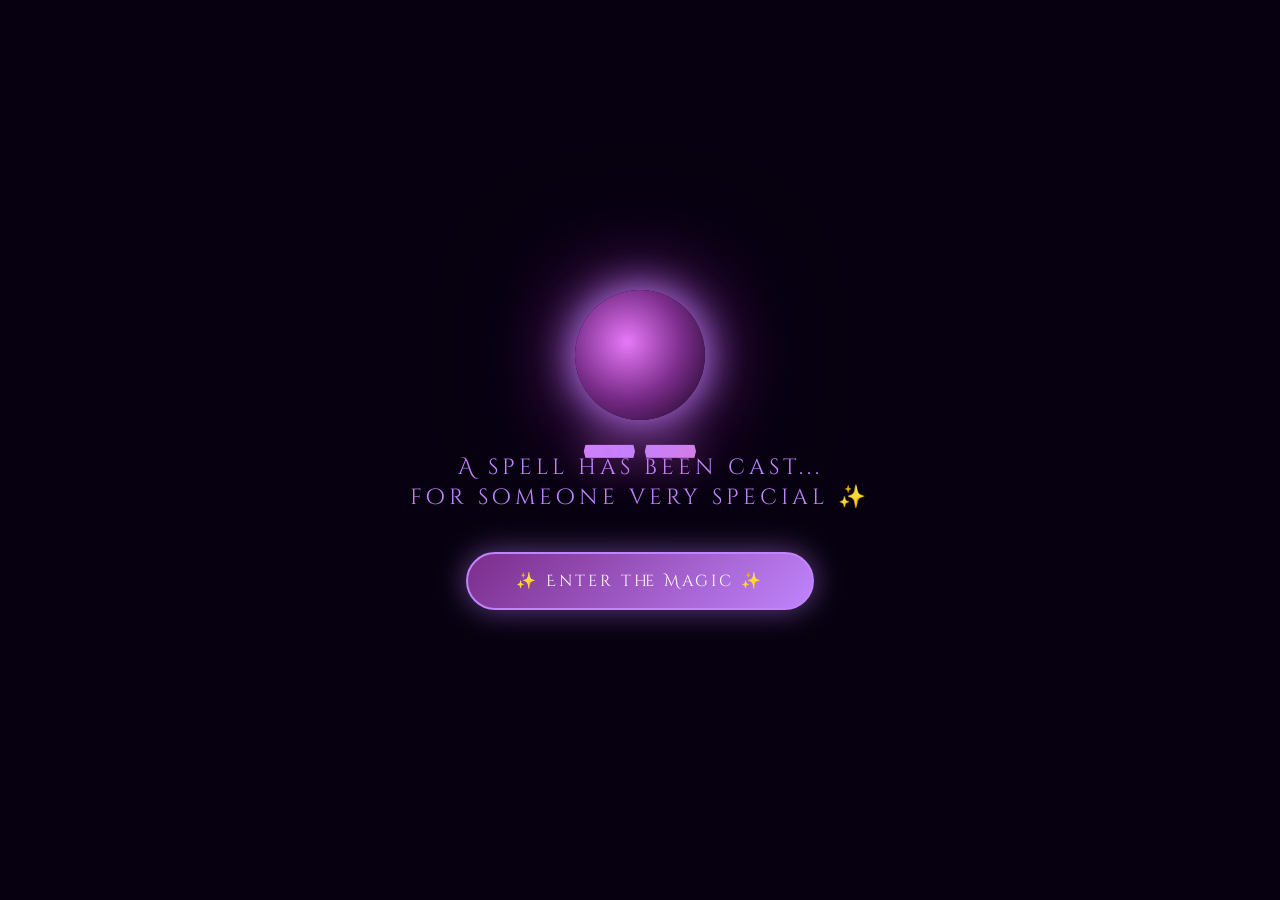
==== commit 670a3d2f: "Rename lucy_birthday_v2.html to index.htmlad z xz z" ====
--- a/index.html
+++ b/index.html
@@ -4,7 +4,7 @@
 <meta charset="UTF-8">
 <meta name="viewport" content="width=device-width, initial-scale=1.0">
 <title>Happy Birthday, Lucy Dracolina Darkbloom ✨</title>
-<link href="https://fonts.googleapis.com/css2?family=Cinzel+Decorative:wght@400;700;900&family=Cormorant+Garamond:ital,wght@0,300;0,400;1,300;1,400&family=Satisfy&family=MedievalSharp&display=swap" rel="stylesheet">
+<link href="https://fonts.googleapis.com/css2?family=Cinzel+Decorative:wght@400;700;900&family=Cormorant+Garamond:ital,wght@0,300;0,400;1,300;1,400&family=Satisfy&display=swap" rel="stylesheet">
 <style>
 :root {
   --purple: #7b2d8b;
@@ -18,1100 +18,1161 @@
   --white: #fdf4ff;
   --rose: #fb7185;
 }
-
-* { margin: 0; padding: 0; box-sizing: border-box; }
-
-html { scroll-behavior: smooth; }
+* { margin:0; padding:0; box-sizing:border-box; }
+html, body { width:100%; height:100%; overflow:hidden; }
 
 body {
   background: var(--darker);
   color: var(--white);
   font-family: 'Cormorant Garamond', serif;
-  overflow-x: hidden;
   cursor: url("data:image/svg+xml,%3Csvg xmlns='http://www.w3.org/2000/svg' width='24' height='24' viewBox='0 0 24 24'%3E%3Ctext y='20' font-size='20'%3E🔮%3C/text%3E%3C/svg%3E") 12 12, auto;
-}
-
-/* ===== STARFIELD ===== */
+  transition:opacity .3s ease;
+}
+
+/* ── STARFIELD ── */
 #starfield {
-  position: fixed; top: 0; left: 0; width: 100%; height: 100%;
-  pointer-events: none; z-index: 0; overflow: hidden;
+  position:fixed; inset:0;
+  pointer-events:none; z-index:0; overflow:hidden;
 }
 .star {
-  position: absolute;
-  background: white;
-  border-radius: 50%;
+  position:absolute; background:white; border-radius:50%;
   animation: twinkle var(--dur) ease-in-out infinite;
 }
 @keyframes twinkle {
-  0%,100% { opacity: 0.2; transform: scale(1); }
-  50% { opacity: 1; transform: scale(1.4); }
-}
-
-/* ===== FLOATING PARTICLES ===== */
+  0%,100%{opacity:.15;transform:scale(1)}
+  50%{opacity:1;transform:scale(1.5)}
+}
+
+/* ── FLOATING PARTICLES ── */
 .particle {
-  position: fixed;
-  pointer-events: none;
-  z-index: 1;
+  position:fixed; pointer-events:none; z-index:1;
   animation: floatUp var(--dur2) ease-in infinite;
-  font-size: var(--sz);
+  font-size:var(--sz);
 }
 @keyframes floatUp {
-  0% { transform: translateY(110vh) rotate(0deg); opacity: 0; }
-  10% { opacity: 1; }
-  90% { opacity: 1; }
-  100% { transform: translateY(-10vh) rotate(360deg); opacity: 0; }
-}
-
-/* ===== LOADING / INTRO ===== */
+  0%{transform:translateY(110vh) rotate(0);opacity:0}
+  10%{opacity:1} 90%{opacity:1}
+  100%{transform:translateY(-10vh) rotate(360deg);opacity:0}
+}
+
+/* ── CURSOR TRAIL ── */
+.trail {
+  position:fixed; pointer-events:none; z-index:9990; font-size:1.2rem;
+  animation: trailFade .8s forwards;
+}
+@keyframes trailFade {
+  0%{opacity:1;transform:scale(1)}
+  100%{opacity:0;transform:scale(0) translateY(-30px)}
+}
+
+/* ── FIREWORKS ── */
+.firework {
+  position:fixed; pointer-events:none; z-index:9000; border-radius:50%;
+  animation:fireworkPop 1s ease-out forwards;
+}
+@keyframes fireworkPop {
+  0%{transform:scale(0);opacity:1}
+  100%{transform:scale(1);opacity:0}
+}
+
+/* ── INTRO SCREEN ── */
 #intro {
-  position: fixed; inset: 0; z-index: 9999;
-  background: var(--darker);
-  display: flex; flex-direction: column;
-  align-items: center; justify-content: center;
-  transition: opacity 1s ease, visibility 1s ease;
-}
-#intro.hidden { opacity: 0; visibility: hidden; pointer-events: none; }
+  position:fixed; inset:0; z-index:9999;
+  background:var(--darker);
+  display:flex; flex-direction:column;
+  align-items:center; justify-content:center; text-align:center; padding:2rem;
+  transition:opacity 1.2s ease, visibility 1.2s ease;
+}
+#intro.hidden{opacity:0;visibility:hidden;pointer-events:none}
 
 .intro-orb {
-  width: 120px; height: 120px;
-  border-radius: 50%;
-  background: radial-gradient(circle at 40% 40%, #e879f9, #7b2d8b, #0d0015);
-  box-shadow: 0 0 40px #c084fc, 0 0 80px #7b2d8b, 0 0 120px #3d0d4e;
-  animation: orbPulse 2s ease-in-out infinite;
-  margin-bottom: 2rem;
+  width:130px; height:130px; border-radius:50%;
+  background:radial-gradient(circle at 40% 40%,#e879f9,#7b2d8b,#0d0015);
+  box-shadow:0 0 40px #c084fc,0 0 80px #7b2d8b,0 0 130px #3d0d4e;
+  animation:orbPulse 2s ease-in-out infinite;
+  margin-bottom:2rem;
 }
 @keyframes orbPulse {
-  0%,100% { transform: scale(1); box-shadow: 0 0 40px #c084fc, 0 0 80px #7b2d8b; }
-  50% { transform: scale(1.15); box-shadow: 0 0 60px #e879f9, 0 0 120px #c084fc, 0 0 180px #7b2d8b; }
-}
-
+  0%,100%{transform:scale(1);box-shadow:0 0 40px #c084fc,0 0 80px #7b2d8b}
+  50%{transform:scale(1.15);box-shadow:0 0 70px #e879f9,0 0 130px #c084fc,0 0 200px #7b2d8b}
+}
 .intro-text {
-  font-family: 'Cinzel Decorative', serif;
-  font-size: clamp(1rem, 3vw, 1.5rem);
-  color: var(--lavender);
-  letter-spacing: 4px;
-  text-align: center;
-  animation: fadeInOut 2s ease-in-out infinite;
-}
-@keyframes fadeInOut {
-  0%,100% { opacity: 0.4; } 50% { opacity: 1; }
-}
+  font-family:'Cinzel Decorative',serif;
+  font-size:clamp(.9rem,3vw,1.4rem);
+  color:var(--lavender); letter-spacing:4px;
+  animation:fadeInOut 2s ease-in-out infinite;
+}
+@keyframes fadeInOut{0%,100%{opacity:.4}50%{opacity:1}}
 
 #enterBtn {
-  margin-top: 2.5rem;
-  padding: 1rem 3rem;
-  background: linear-gradient(135deg, #7b2d8b, #c084fc);
-  border: 2px solid var(--lavender);
-  color: white;
-  font-family: 'Cinzel Decorative', serif;
-  font-size: 1rem;
-  letter-spacing: 3px;
-  cursor: pointer;
-  border-radius: 50px;
-  box-shadow: 0 0 30px rgba(192,132,252,0.5);
-  transition: all 0.3s;
-  animation: btnGlow 2s ease-in-out infinite;
-}
-#enterBtn:hover {
-  transform: scale(1.07);
-  box-shadow: 0 0 50px rgba(192,132,252,0.9);
-}
-@keyframes btnGlow {
-  0%,100% { box-shadow: 0 0 20px rgba(192,132,252,0.4); }
-  50% { box-shadow: 0 0 50px rgba(192,132,252,0.9); }
-}
-
-/* ===== SECTIONS ===== */
-section { position: relative; z-index: 10; }
-
-/* ===== HERO ===== */
-#hero {
-  min-height: 100vh;
-  display: flex; flex-direction: column;
-  align-items: center; justify-content: center;
-  text-align: center;
-  padding: 2rem;
-  background: radial-gradient(ellipse at 50% 0%, #3d0d4e 0%, #0d0015 60%);
-  overflow: hidden;
-}
-
-.hero-crown {
-  font-size: 5rem;
-  animation: crownFloat 3s ease-in-out infinite;
-  filter: drop-shadow(0 0 20px gold);
-}
-@keyframes crownFloat {
-  0%,100% { transform: translateY(0) rotate(-5deg); }
-  50% { transform: translateY(-20px) rotate(5deg); }
-}
-
+  margin-top:2.5rem; padding:1rem 3rem;
+  background:linear-gradient(135deg,#7b2d8b,#c084fc);
+  border:2px solid var(--lavender); color:white;
+  font-family:'Cinzel Decorative',serif; font-size:1rem; letter-spacing:3px;
+  cursor:pointer; border-radius:50px;
+  box-shadow:0 0 30px rgba(192,132,252,.5);
+  transition:all .3s; animation:btnGlow 2s ease-in-out infinite;
+}
+#enterBtn:hover{transform:scale(1.08);box-shadow:0 0 60px rgba(192,132,252,1)}
+@keyframes btnGlow{
+  0%,100%{box-shadow:0 0 20px rgba(192,132,252,.4)}
+  50%{box-shadow:0 0 55px rgba(192,132,252,.9)}
+}
+
+/* ── INTRO COUNTDOWN ── */
+#introCountdown{
+  position:absolute;
+  top:50%;left:50%;
+  transform:translate(-50%,-50%);
+  font-size:clamp(4rem,15vw,10rem);
+  font-family:'Cinzel Decorative',serif;
+  background:linear-gradient(135deg,#e879f9,#c084fc,#f472b6);
+  -webkit-background-clip:text;
+  -webkit-text-fill-color:transparent;
+  background-clip:text;
+  animation:countdownPulse .8s ease-in-out;
+  font-weight:900;
+  text-shadow:0 0 40px rgba(232,121,249,.6);
+  opacity:0;
+}
+#introCountdown.show{
+  opacity:1;
+}
+@keyframes countdownPulse{
+  0%{transform:translate(-50%,-50%) scale(.5);opacity:0}
+  50%{transform:translate(-50%,-50%) scale(1.3)}
+  100%{transform:translate(-50%,-50%) scale(1);opacity:1}
+}
+
+/* ── BOOK CONTAINER ── */
+#book {
+  position:fixed; inset:0; z-index:10;
+  display:flex; align-items:center; justify-content:center;
+}
+
+/* ── PAGES ── */
+.page {
+  position:absolute; inset:0;
+  display:flex; flex-direction:column;
+  align-items:center; justify-content:flex-start;
+  padding:3rem 1.5rem 8.5rem;
+  overflow-y:auto; overflow-x:hidden;
+  opacity:0; pointer-events:none;
+  transform:translateX(100%) scale(.95);
+  transition:transform .7s cubic-bezier(.77,0,.18,1), opacity .7s ease;
+  will-change:transform,opacity;
+  min-height:100vh;
+  scroll-behavior:smooth;
+}
+.page.active{
+  opacity:1; pointer-events:auto;
+  transform:translateX(0) scale(1);
+}
+.page.exit-left{
+  opacity:0; pointer-events:none;
+  transform:translateX(-100%) scale(.95);
+  transition:transform .7s cubic-bezier(.77,0,.18,1), opacity .6s ease;
+}
+.page.enter-right{
+  transform:translateX(100%) scale(.95);
+  opacity:0; transition:none;
+}
+.page.enter-left{
+  transform:translateX(-100%) scale(.95);
+  opacity:0; transition:none;
+}
+.page.exit-right{
+  opacity:0; pointer-events:none;
+  transform:translateX(100%) scale(.95);
+  transition:transform .7s cubic-bezier(.77,0,.18,1), opacity .6s ease;
+}
+
+/* page backgrounds */
+.page:nth-child(1){background:radial-gradient(ellipse at 50% 0%,#3d0d4e 0%,#0d0015 60%)}
+.page:nth-child(2){background:radial-gradient(ellipse at 50% 50%,#1a0025 0%,#0d0015 100%)}
+.page:nth-child(3){background:radial-gradient(ellipse at 50% 0%,#0a001a 0%,#050008 100%)}
+.page:nth-child(4){background:radial-gradient(ellipse at 50% 100%,#200030 0%,#0d0015 70%)}
+.page:nth-child(5){background:radial-gradient(ellipse at 50% 50%,#1a0028 0%,#080010 100%)}
+.page:nth-child(6){background:radial-gradient(ellipse at 50% 50%,#001a3a 0%,#000a18 100%)}
+.page:nth-child(7){background:radial-gradient(ellipse at 50% 0%,#200040 0%,#0a0015 100%)}
+.page:nth-child(8){background:radial-gradient(ellipse at 50% 50%,#1a0030 0%,#080010 100%)}
+.page:nth-child(9){background:radial-gradient(ellipse at 50% 0%,#0d0020 0%,#060010 100%)}
+.page:nth-child(10){background:radial-gradient(ellipse at 50% 50%,#250040 0%,#080010 100%)}
+
+/* ── NAV BUTTONS ── */
+#navBar {
+  position:fixed; bottom:0; left:0; right:0; z-index:9500;
+  display:flex; align-items:center; justify-content:center;
+  gap:2rem; padding:1.5rem 1.5rem 1.8rem;
+  background:linear-gradient(to top,rgba(7,0,16,.98),rgba(7,0,16,.7),transparent);
+  backdrop-filter:blur(10px);
+  flex-wrap:wrap;
+}
+.nav-btn {
+  padding:0.8rem 2.2rem;
+  background:linear-gradient(135deg,#7b2d8b,#c084fc);
+  border:1.5px solid rgba(192,132,252,.6);
+  color:white;
+  font-family:'Cinzel Decorative',serif;
+  font-size:.8rem;
+  letter-spacing:2px;
+  cursor:pointer;
+  border-radius:50px;
+  box-shadow:0 4px 25px rgba(123,45,139,.4);
+  transition:all .35s cubic-bezier(.34,.1,.64,.1);
+  text-transform:uppercase;
+  font-weight:600;
+  position:relative;
+  overflow:hidden;
+}
+.nav-btn::before{
+  content:'';
+  position:absolute;
+  top:0;
+  left:-100%;
+  width:100%;
+  height:100%;
+  background:linear-gradient(90deg,transparent,rgba(255,255,255,.2),transparent);
+  transition:left .5s;
+}
+.nav-btn:hover::before{left:100%}
+.nav-btn:hover{
+  background:linear-gradient(135deg,#c084fc,#7b2d8b);
+  box-shadow:0 8px 45px rgba(192,132,252,.8);
+  transform:translateY(-3px);
+  border-color:rgba(232,121,249,.9);
+}
+.nav-btn:active{
+  transform:translateY(-1px);
+  box-shadow:0 4px 20px rgba(192,132,252,.6);
+}
+.nav-btn:disabled{
+  opacity:.25;
+  cursor:not-allowed;
+  transform:none;
+  box-shadow:0 2px 10px rgba(192,132,252,.1);
+}
+
+#pageProgress{
+  position:absolute;
+  bottom:0;
+  left:0;
+  height:4px;
+  background:linear-gradient(90deg,#e879f9,#c084fc,#f472b6);
+  box-shadow:0 0 15px rgba(192,132,252,.8);
+  transition:width .5s cubic-bezier(.34,.1,.64,.1);
+}
+
+#pageCounter{
+  font-family:'Cinzel Decorative',serif;
+  font-size:1rem;
+  color:var(--lavender);
+  letter-spacing:2px;
+  text-align:center;
+  background:rgba(61,13,78,.5);
+  border:1.5px solid rgba(192,132,252,.4);
+  border-radius:30px;
+  padding:0.7rem 1.8rem;
+  backdrop-filter:blur(8px);
+  box-shadow:0 4px 15px rgba(123,45,139,.3);
+  min-width:110px;
+  font-weight:600;
+}
+
+#pageIndicator {
+  display:flex;
+  gap:.5rem;
+  align-items:center;
+  padding:0.8rem 1.2rem;
+  background:rgba(61,13,78,.3);
+  border-radius:50px;
+  backdrop-filter:blur(8px);
+  border:1px solid rgba(192,132,252,.2);
+}
+.pip {
+  width:10px;
+  height:10px;
+  border-radius:50%;
+  background:rgba(192,132,252,.25);
+  border:1.5px solid rgba(192,132,252,.35);
+  cursor:pointer;
+  transition:all .3s cubic-bezier(.34,.1,.64,.1);
+  position:relative;
+  box-shadow:0 0 6px rgba(192,132,252,.2);
+}
+.pip:hover{
+  background:rgba(192,132,252,.6);
+  border-color:rgba(192,132,252,.8);
+  transform:scale(1.4);
+  box-shadow:0 0 12px rgba(192,132,252,.7);
+}
+.pip.active{
+  background:linear-gradient(135deg,#e879f9,#c084fc);
+  border-color:var(--lavender);
+  box-shadow:0 0 18px rgba(192,132,252,.9),inset 0 0 10px rgba(255,255,255,.4);
+  width:14px;
+  height:14px;
+  position:relative;
+}
+.pip.active::after{
+  content:'';
+  position:absolute;
+  inset:0;
+  border-radius:50%;
+  background:linear-gradient(135deg,transparent,rgba(255,255,255,.3),transparent);
+  animation:shimmer 2s infinite;
+}
+@keyframes shimmer{
+  0%{transform:translateX(-100%)}
+  100%{transform:translateX(100%)}
+}
+
+/* ── GENERAL TYPOGRAPHY ── */
+.section-title {
+  font-family:'Cinzel Decorative',serif;
+  font-size:clamp(1.4rem,4vw,2.4rem);
+  color:var(--gold); margin-bottom:.8rem;
+  text-shadow:0 0 30px rgba(245,200,66,.5);
+  text-align:center; line-height:1.3;
+}
+.section-subtitle {
+  font-size:1rem; color:var(--lavender);
+  letter-spacing:3px; margin-bottom:2.5rem;
+  font-style:italic; text-align:center;
+}
+.page-inner { width:100%; max-width:880px; margin:0 auto; padding:1rem 0; }
+
+/* ── PAGE SCROLL FIX ── */
+.page{
+  overflow-y:auto;
+  overflow-x:hidden;
+  scroll-behavior:smooth;
+  scrollbar-width:thin;
+  scrollbar-color:rgba(192,132,252,.4) rgba(7,0,16,.5);
+}
+.page::-webkit-scrollbar{width:8px}
+.page::-webkit-scrollbar-track{background:rgba(7,0,16,.5)}
+.page::-webkit-scrollbar-thumb{background:rgba(192,132,252,.4);border-radius:4px}
+.page::-webkit-scrollbar-thumb:hover{background:rgba(192,132,252,.7)}
+
+/* ── PAGE 1 HERO ── */
+.hero-crown{font-size:4.5rem;animation:crownFloat 3s ease-in-out infinite;filter:drop-shadow(0 0 20px gold);display:block;text-align:center}
+@keyframes crownFloat{0%,100%{transform:translateY(0) rotate(-5deg)}50%{transform:translateY(-20px) rotate(5deg)}}
 .hero-title {
-  font-family: 'Cinzel Decorative', serif;
-  font-size: clamp(2rem, 7vw, 5rem);
-  background: linear-gradient(135deg, #f5c842, #e879f9, #c084fc, #f472b6);
-  -webkit-background-clip: text;
-  -webkit-text-fill-color: transparent;
-  background-clip: text;
-  text-shadow: none;
-  line-height: 1.2;
-  margin: 1rem 0;
-  animation: titleReveal 2s ease forwards;
-  opacity: 0;
-  transform: translateY(30px);
-}
-@keyframes titleReveal {
-  to { opacity: 1; transform: translateY(0); }
-}
-
-.hero-secret {
-  font-family: 'Satisfy', cursive;
-  font-size: clamp(1.2rem, 4vw, 2.5rem);
-  color: var(--lavender);
-  margin: 0.5rem 0 1rem;
-  animation: titleReveal 2s 0.5s ease forwards;
-  opacity: 0;
-}
-
-.hero-date {
-  font-family: 'Cormorant Garamond', serif;
-  font-size: 1.2rem;
-  color: var(--gold);
-  letter-spacing: 5px;
-  animation: titleReveal 2s 1s ease forwards;
-  opacity: 0;
-}
-
-.hero-divider {
-  width: 200px; height: 2px;
-  background: linear-gradient(90deg, transparent, var(--lavender), transparent);
-  margin: 2rem auto;
-  animation: titleReveal 2s 1.2s ease forwards;
-  opacity: 0;
-}
-
-.hero-subtitle {
-  font-size: 1.4rem;
-  font-style: italic;
-  color: rgba(253,244,255,0.7);
-  max-width: 600px;
-  line-height: 1.8;
-  animation: titleReveal 2s 1.5s ease forwards;
-  opacity: 0;
-}
-
-/* Barbie sparkle ring */
-.barbie-ring {
-  position: absolute;
-  width: 600px; height: 600px;
-  border-radius: 50%;
-  border: 1px solid rgba(244, 114, 182, 0.15);
-  animation: ringRotate 20s linear infinite;
-  pointer-events: none;
-}
-.barbie-ring::before {
-  content: '💗'; position: absolute;
-  top: -15px; left: 50%;
-  transform: translateX(-50%);
-  font-size: 1.5rem;
-}
-@keyframes ringRotate { to { transform: rotate(360deg); } }
-
-/* ===== POEM SECTION ===== */
-#poem {
-  min-height: 100vh;
-  display: flex; align-items: center; justify-content: center;
-  padding: 6rem 2rem;
-  background: radial-gradient(ellipse at 50% 50%, #1a0025 0%, #0d0015 100%);
-}
-
-.poem-container {
-  max-width: 750px;
-  text-align: center;
-  position: relative;
-}
-
-.poem-label {
-  font-family: 'Cinzel Decorative', serif;
-  font-size: 0.8rem;
-  letter-spacing: 6px;
-  color: var(--gold);
-  margin-bottom: 2rem;
-  opacity: 0;
-  animation: fadeUp 1s 0.3s forwards;
-}
-
-.poem-title {
-  font-family: 'Cinzel Decorative', serif;
-  font-size: clamp(1.5rem, 4vw, 2.5rem);
-  color: var(--lavender);
-  margin-bottom: 3rem;
-  opacity: 0;
-  animation: fadeUp 1s 0.5s forwards;
-}
-
-@keyframes fadeUp {
-  to { opacity: 1; transform: translateY(0); }
-  from { opacity: 0; transform: translateY(20px); }
-}
-
-.poem-text {
-  font-size: clamp(1rem, 2.5vw, 1.3rem);
-  font-style: italic;
-  line-height: 2.2;
-  color: rgba(253, 244, 255, 0.85);
-  opacity: 0;
-  animation: fadeUp 1.5s 0.8s forwards;
-}
-.poem-text .highlight {
-  color: var(--pink);
-  font-weight: 400;
-}
-.poem-text .gold { color: var(--gold); }
-.poem-text .lavender { color: var(--lavender); }
-
-.poem-sig {
-  margin-top: 3rem;
-  font-family: 'Satisfy', cursive;
-  font-size: 1.5rem;
-  color: var(--rose);
-  opacity: 0;
-  animation: fadeUp 1.5s 2s forwards;
-}
-
-/* Floating roses */
-.float-rose {
-  position: absolute;
-  font-size: 2rem;
-  animation: roseFloat var(--d) ease-in-out infinite;
-  opacity: 0.4;
-}
-@keyframes roseFloat {
-  0%,100% { transform: translateY(0) rotate(0deg); opacity: 0.3; }
-  50% { transform: translateY(-30px) rotate(15deg); opacity: 0.7; }
-}
-
-/* ===== STAR ALIGNMENT ===== */
-#stars {
-  padding: 6rem 2rem;
-  background: radial-gradient(ellipse at 50% 0%, #0a001a 0%, #050008 100%);
-  text-align: center;
-  position: relative;
-  overflow: hidden;
-}
-
-.section-title {
-  font-family: 'Cinzel Decorative', serif;
-  font-size: clamp(1.5rem, 4vw, 2.5rem);
-  color: var(--gold);
-  margin-bottom: 1rem;
-  text-shadow: 0 0 30px rgba(245,200,66,0.5);
-}
-
-.section-subtitle {
-  font-size: 1.1rem;
-  color: var(--lavender);
-  letter-spacing: 3px;
-  margin-bottom: 4rem;
-  font-style: italic;
-}
-
-.constellation-grid {
-  display: flex;
-  flex-wrap: wrap;
-  gap: 2rem;
-  justify-content: center;
-  max-width: 900px;
-  margin: 0 auto;
-}
-
-.star-card {
-  background: linear-gradient(135deg, rgba(61,13,78,0.6), rgba(123,45,139,0.2));
-  border: 1px solid rgba(192,132,252,0.3);
-  border-radius: 20px;
-  padding: 2rem;
-  width: 250px;
-  backdrop-filter: blur(10px);
-  transition: transform 0.3s, box-shadow 0.3s;
-  position: relative;
-  overflow: hidden;
-}
-.star-card:hover {
-  transform: translateY(-10px);
-  box-shadow: 0 20px 60px rgba(192,132,252,0.3);
-}
-.star-card::before {
-  content: '';
-  position: absolute;
-  top: -50%; left: -50%;
-  width: 200%; height: 200%;
-  background: radial-gradient(circle, rgba(192,132,252,0.05), transparent 70%);
-  animation: cardGlow 4s ease-in-out infinite;
-}
-@keyframes cardGlow { 0%,100% { transform: rotate(0deg); } 100% { transform: rotate(360deg); } }
-
-.star-icon { font-size: 2.5rem; margin-bottom: 0.8rem; }
-.star-name {
-  font-family: 'Cinzel Decorative', serif;
-  font-size: 0.9rem;
-  color: var(--gold);
-  margin-bottom: 0.5rem;
-  letter-spacing: 2px;
-}
-.star-desc {
-  font-size: 0.95rem;
-  color: rgba(253,244,255,0.75);
-  line-height: 1.6;
-  font-style: italic;
-}
-
-/* ===== TOYS / TEDDIES ===== */
-#toys {
-  padding: 6rem 2rem;
-  background: radial-gradient(ellipse at 50% 100%, #200030 0%, #0d0015 70%);
-  text-align: center;
-}
-
-.toys-grid {
-  display: flex;
-  flex-wrap: wrap;
-  gap: 2.5rem;
-  justify-content: center;
-  max-width: 1000px;
-  margin: 3rem auto 0;
-}
-
-.toy-card {
-  width: 160px;
-  display: flex; flex-direction: column;
-  align-items: center;
-  gap: 1rem;
-  animation: toyBounce var(--b) ease-in-out infinite;
-  cursor: pointer;
-  transition: transform 0.2s;
-}
-.toy-card:hover { transform: scale(1.15) rotate(5deg); }
-
-@keyframes toyBounce {
-  0%,100% { transform: translateY(0); }
-  50% { transform: translateY(-20px); }
-}
-
-.toy-emoji { font-size: 4.5rem; filter: drop-shadow(0 10px 20px rgba(192,132,252,0.4)); }
-
-.toy-name {
-  font-family: 'Cinzel Decorative', serif;
-  font-size: 0.85rem;
-  color: var(--pink);
-  letter-spacing: 2px;
-}
-
-.toy-wish {
-  font-size: 0.85rem;
-  font-style: italic;
-  color: var(--lavender);
-  text-align: center;
-  line-height: 1.5;
-}
-
-.speech-bubble {
-  background: linear-gradient(135deg, rgba(123,45,139,0.5), rgba(61,13,78,0.8));
-  border: 1px solid rgba(192,132,252,0.4);
-  border-radius: 15px;
-  padding: 0.7rem 1rem;
-  position: relative;
-  opacity: 0;
-  transform: translateY(10px);
-  transition: opacity 0.3s, transform 0.3s;
-}
-.toy-card:hover .speech-bubble {
-  opacity: 1; transform: translateY(0);
-}
-.speech-bubble::before {
-  content: '';
-  position: absolute;
-  top: -8px; left: 50%;
-  transform: translateX(-50%);
-  border: 8px solid transparent;
-  border-bottom-color: rgba(123,45,139,0.5);
-  border-top: none;
-}
-
-/* ===== CAKE SECTION ===== */
-#cake {
-  padding: 6rem 2rem;
-  background: radial-gradient(ellipse at 50% 50%, #1a0028 0%, #080010 100%);
-  text-align: center;
-  position: relative;
-  overflow: hidden;
-}
-
-.cake-wrapper {
-  position: relative;
-  display: inline-block;
-  cursor: pointer;
-}
-
-.cake-emoji {
-  font-size: 12rem;
-  display: block;
-  animation: cakeFloat 3s ease-in-out infinite;
-  filter: drop-shadow(0 20px 40px rgba(244,114,182,0.4));
-  user-select: none;
-  transition: transform 0.2s;
-}
-.cake-emoji:hover { transform: scale(1.1); }
-
-@keyframes cakeFloat {
-  0%,100% { transform: translateY(0); }
-  50% { transform: translateY(-15px); }
-}
-
-#cakeCutMsg {
-  font-family: 'Cinzel Decorative', serif;
-  font-size: clamp(1.2rem, 3vw, 1.8rem);
-  color: var(--gold);
-  margin-top: 2rem;
-  min-height: 3rem;
-  opacity: 0;
-  transition: opacity 0.5s;
-}
-#cakeCutMsg.show { opacity: 1; }
-
-.candles-row {
-  font-size: 2rem;
-  margin-bottom: 1rem;
-  animation: candleGlow 1.5s ease-in-out infinite;
-}
-@keyframes candleGlow {
-  0%,100% { filter: brightness(1); }
-  50% { filter: brightness(1.5) drop-shadow(0 0 10px #ffd700); }
-}
-
-.cake-confetti {
-  position: absolute;
-  font-size: 2rem;
-  pointer-events: none;
-  opacity: 0;
-}
-.cake-confetti.burst {
-  animation: confettiBurst 2s forwards;
-}
-@keyframes confettiBurst {
-  0% { opacity: 1; transform: translate(0,0) rotate(0deg) scale(1); }
-  100% { opacity: 0; transform: translate(var(--tx), var(--ty)) rotate(720deg) scale(0); }
-}
-
-/* ===== FISH / ABYSS ===== */
-#abyss {
-  padding: 6rem 2rem;
-  background: radial-gradient(ellipse at 50% 50%, #001a3a 0%, #000a18 100%);
-  text-align: center;
-  position: relative;
-  overflow: hidden;
-}
-
-.ocean-bg {
-  position: absolute;
-  inset: 0;
-  background: linear-gradient(180deg, transparent 0%, rgba(0,30,60,0.3) 100%);
-  pointer-events: none;
-}
-
-.fish-swim {
-  font-size: 3rem;
-  position: absolute;
-  animation: swim var(--sd) linear infinite;
-  top: var(--st);
-}
-@keyframes swim {
-  from { transform: translateX(-10vw) scaleX(1); }
-  49.9% { transform: translateX(110vw) scaleX(1); }
-  50% { transform: translateX(110vw) scaleX(-1); }
-  to { transform: translateX(-10vw) scaleX(-1); }
-}
-
-.abyss-card {
-  background: linear-gradient(135deg, rgba(0,30,80,0.7), rgba(0,10,40,0.9));
-  border: 1px solid rgba(45,212,191,0.4);
-  border-radius: 30px;
-  padding: 3rem;
-  max-width: 550px;
-  margin: 3rem auto 0;
-  backdrop-filter: blur(10px);
-  box-shadow: 0 0 60px rgba(45,212,191,0.15);
-}
-
-.abyss-fish { font-size: 6rem; animation: fishBob 2s ease-in-out infinite; }
-@keyframes fishBob {
-  0%,100% { transform: translateY(0) rotate(-5deg); }
-  50% { transform: translateY(-15px) rotate(5deg); }
-}
-
-.abyss-name {
-  font-family: 'Cinzel Decorative', serif;
-  font-size: 2rem;
-  color: var(--teal);
-  margin: 1rem 0;
-  text-shadow: 0 0 20px rgba(45,212,191,0.7);
-}
-.abyss-desc {
-  font-size: 1.1rem;
-  font-style: italic;
-  color: rgba(255,255,255,0.8);
-  line-height: 1.8;
-}
-
-/* ===== WISHES ===== */
-#wishes {
-  padding: 6rem 2rem;
-  background: radial-gradient(ellipse at 50% 0%, #200040 0%, #0a0015 100%);
-  text-align: center;
-}
-
-.wishes-grid {
-  display: grid;
-  grid-template-columns: repeat(auto-fit, minmax(280px, 1fr));
-  gap: 2rem;
-  max-width: 950px;
-  margin: 3rem auto 0;
-}
-
-.wish-card {
-  background: linear-gradient(135deg, rgba(123,45,139,0.2), rgba(61,13,78,0.4));
-  border: 1px solid rgba(192,132,252,0.25);
-  border-radius: 20px;
-  padding: 2rem;
-  transition: all 0.3s;
-  position: relative;
-  overflow: hidden;
-}
-.wish-card:hover {
-  transform: translateY(-8px);
-  border-color: rgba(192,132,252,0.6);
-  box-shadow: 0 20px 50px rgba(123,45,139,0.4);
-}
-.wish-card::after {
-  content: '';
-  position: absolute;
-  top: 0; left: -100%;
-  width: 100%; height: 100%;
-  background: linear-gradient(90deg, transparent, rgba(192,132,252,0.1), transparent);
-  transition: left 0.5s;
-}
-.wish-card:hover::after { left: 100%; }
-
-.wish-icon { font-size: 2.5rem; margin-bottom: 1rem; }
-.wish-title {
-  font-family: 'Cinzel Decorative', serif;
-  font-size: 0.85rem;
-  color: var(--gold);
-  letter-spacing: 2px;
-  margin-bottom: 0.8rem;
-}
-.wish-text {
-  font-size: 1rem;
-  color: rgba(253,244,255,0.8);
-  line-height: 1.7;
-  font-style: italic;
-}
-
-/* ===== FROM ASHEN ===== */
-#from-ashen {
-  padding: 8rem 2rem;
-  background: radial-gradient(ellipse at 50% 50%, #250040 0%, #080010 100%);
-  text-align: center;
-  position: relative;
-}
-
-.letter-container {
-  max-width: 700px;
-  margin: 0 auto;
-  background: linear-gradient(135deg, rgba(61,13,78,0.4), rgba(123,45,139,0.15));
-  border: 1px solid rgba(192,132,252,0.3);
-  border-radius: 30px;
-  padding: 4rem 3rem;
-  position: relative;
-  backdrop-filter: blur(5px);
-}
-.letter-container::before {
-  content: '🔮';
-  position: absolute;
-  top: -1.5rem; left: 50%;
-  transform: translateX(-50%);
-  font-size: 3rem;
-}
-
-.letter-text {
-  font-size: clamp(1rem, 2vw, 1.2rem);
-  line-height: 2;
-  color: rgba(253,244,255,0.88);
-  font-style: italic;
-  text-align: left;
-}
-.letter-text .em { color: var(--pink); font-style: normal; }
-.letter-text .em2 { color: var(--lavender); font-style: normal; }
-
-.letter-sig {
-  font-family: 'Satisfy', cursive;
-  font-size: 2rem;
-  color: var(--gold);
-  margin-top: 2.5rem;
-  text-align: right;
-}
-
-/* ===== FOOTER ===== */
-#footer {
-  padding: 4rem 2rem;
-  background: #050008;
-  text-align: center;
-  border-top: 1px solid rgba(192,132,252,0.1);
-}
-.footer-text {
-  font-family: 'Cinzel Decorative', serif;
-  font-size: clamp(0.8rem, 2vw, 1rem);
-  color: rgba(192,132,252,0.5);
-  letter-spacing: 3px;
-}
-.footer-emojis {
-  font-size: 2rem;
-  margin-bottom: 1.5rem;
-  animation: footerFloat 3s ease-in-out infinite;
-}
-@keyframes footerFloat {
-  0%,100% { transform: translateY(0); }
-  50% { transform: translateY(-10px); }
-}
-
-/* ===== FIREWORKS ===== */
-.firework {
-  position: fixed;
-  pointer-events: none;
-  z-index: 9000;
-  border-radius: 50%;
-  animation: fireworkPop 1s ease-out forwards;
-}
-@keyframes fireworkPop {
-  0% { transform: scale(0); opacity: 1; }
-  100% { transform: scale(1); opacity: 0; }
-}
-
-/* ===== MAGIC CURSOR TRAIL ===== */
-.trail {
-  position: fixed;
-  pointer-events: none;
-  z-index: 9990;
-  font-size: 1.2rem;
-  transition: opacity 0.5s;
-  animation: trailFade 0.8s forwards;
-}
-@keyframes trailFade {
-  0% { opacity: 1; transform: scale(1); }
-  100% { opacity: 0; transform: scale(0) translateY(-30px); }
-}
-
-/* ===== SCROLL INDICATOR ===== */
-.scroll-hint {
-  position: absolute;
-  bottom: 2rem; left: 50%;
-  transform: translateX(-50%);
-  color: var(--lavender);
-  font-size: 0.85rem;
-  letter-spacing: 3px;
-  animation: scrollBounce 2s ease-in-out infinite;
-  font-family: 'Cormorant Garamond', serif;
-}
-@keyframes scrollBounce {
-  0%,100% { opacity: 0.5; transform: translateX(-50%) translateY(0); }
-  50% { opacity: 1; transform: translateX(-50%) translateY(8px); }
-}
-
-/* ===== MOBILE ===== */
-@media (max-width: 600px) {
-  .toys-grid { gap: 1.5rem; }
-  .toy-card { width: 130px; }
-  .toy-emoji { font-size: 3.5rem; }
-  .cake-emoji { font-size: 8rem; }
-  .letter-container { padding: 2.5rem 1.5rem; }
-}
-
-/* ===== SECTION APPEAR ===== */
-.appear { opacity: 0; transform: translateY(40px); transition: opacity 0.8s, transform 0.8s; }
-.appear.visible { opacity: 1; transform: translateY(0); }
+  font-family:'Cinzel Decorative',serif;
+  font-size:clamp(2rem,6vw,4.5rem);
+  background:linear-gradient(135deg,#f5c842,#e879f9,#c084fc,#f472b6);
+  -webkit-background-clip:text; -webkit-text-fill-color:transparent; background-clip:text;
+  line-height:1.2; margin:1rem 0; text-align:center;
+}
+.hero-secret{font-family:'Satisfy',cursive;font-size:clamp(1.2rem,4vw,2.3rem);color:var(--lavender);margin:.5rem 0 1rem;text-align:center}
+.hero-date{font-family:'Cormorant Garamond',serif;font-size:1.2rem;color:var(--gold);letter-spacing:5px;text-align:center}
+.hero-divider{width:200px;height:2px;background:linear-gradient(90deg,transparent,var(--lavender),transparent);margin:1.5rem auto}
+.hero-subtitle{font-size:1.3rem;font-style:italic;color:rgba(253,244,255,.7);max-width:580px;line-height:1.8;text-align:center;margin:0 auto}
+.barbie-ring{position:absolute;width:560px;height:560px;border-radius:50%;border:1px solid rgba(244,114,182,.15);animation:ringRotate 20s linear infinite;pointer-events:none;top:50%;left:50%;transform:translate(-50%,-50%)}
+.barbie-ring::before{content:'💗';position:absolute;top:-15px;left:50%;transform:translateX(-50%);font-size:1.5rem}
+@keyframes ringRotate{to{transform:translate(-50%,-50%) rotate(360deg)}}
+
+/* page-in animation helpers */
+.page.active .fade-in { animation: fadeInUp .8s ease forwards; }
+.page.active .fade-in:nth-child(1){animation-delay:.1s}
+.page.active .fade-in:nth-child(2){animation-delay:.3s}
+.page.active .fade-in:nth-child(3){animation-delay:.5s}
+.page.active .fade-in:nth-child(4){animation-delay:.7s}
+.page.active .fade-in:nth-child(5){animation-delay:.9s}
+.page.active .fade-in:nth-child(6){animation-delay:1.1s}
+.fade-in { opacity:0; transform:translateY(24px); }
+@keyframes fadeInUp{to{opacity:1;transform:translateY(0)}}
+
+/* ── PAGE 2 POEM ── */
+.poem-label{font-family:'Cinzel Decorative',serif;font-size:.75rem;letter-spacing:6px;color:var(--gold);margin-bottom:1rem;text-align:center}
+.poem-title{font-family:'Cinzel Decorative',serif;font-size:clamp(1.3rem,3.5vw,2rem);color:var(--lavender);margin-bottom:1.5rem;text-align:center}
+.poem-text{font-size:clamp(.9rem,2vw,1.1rem);font-style:italic;line-height:2;color:rgba(253,244,255,.85);text-align:center;max-width:720px;margin:0 auto;padding:1rem 0}
+.poem-text .hp{color:var(--pink)}.poem-text .hg{color:var(--gold)}.poem-text .hl{color:var(--lavender)}
+.poem-sig{margin-top:1.5rem;font-family:'Satisfy',cursive;font-size:1.5rem;color:var(--rose);text-align:center}
+.float-rose{position:absolute;font-size:2rem;animation:roseFloat var(--d) ease-in-out infinite;opacity:.35;pointer-events:none}
+@keyframes roseFloat{0%,100%{transform:translateY(0) rotate(0);opacity:.3}50%{transform:translateY(-28px) rotate(15deg);opacity:.7}}
+
+/* ── PAGE 3 STAR CHART ── */
+.natal-wrap{position:relative;display:inline-block;margin:0 auto 1rem}
+#natalCanvas{border-radius:50%;box-shadow:0 0 60px rgba(192,132,252,.4),0 0 120px rgba(123,45,139,.2);max-width:min(420px,80vw);max-height:min(420px,80vw)}
+.natal-center{position:absolute;top:50%;left:50%;transform:translate(-50%,-50%);text-align:center;pointer-events:none}
+.natal-center-sign{font-size:2.2rem;animation:orbPulse 3s ease-in-out infinite}
+.natal-center-name{font-family:'Cinzel Decorative',serif;font-size:.75rem;color:var(--gold);letter-spacing:3px;margin-top:.3rem}
+.natal-center-date{font-size:.65rem;color:var(--lavender);letter-spacing:2px;margin-top:.2rem}
+
+.planet-legend{display:flex;flex-wrap:wrap;gap:.7rem;justify-content:center;max-width:680px;margin:1.2rem auto}
+.planet-item{display:flex;align-items:center;gap:.5rem;background:rgba(61,13,78,.5);border:1px solid rgba(192,132,252,.25);border-radius:30px;padding:.35rem .9rem;transition:all .25s;cursor:default}
+.planet-item:hover{background:rgba(123,45,139,.45);border-color:rgba(192,132,252,.55);transform:scale(1.05)}
+.planet-dot{width:9px;height:9px;border-radius:50%}
+.planet-name-tag{font-family:'Cormorant Garamond',serif;font-size:.85rem;color:var(--lavender)}
+
+/* ── CONSTELLATION GRID (pages 3 & 7) ── */
+.constellation-grid{display:flex;flex-wrap:wrap;gap:1.2rem;justify-content:center;max-width:860px;margin:0 auto}
+.star-card{background:linear-gradient(135deg,rgba(61,13,78,.6),rgba(123,45,139,.2));border:1px solid rgba(192,132,252,.3);border-radius:18px;padding:1.5rem;width:230px;backdrop-filter:blur(8px);transition:transform .3s,box-shadow .3s;position:relative;overflow:hidden}
+.star-card:hover{transform:translateY(-8px);box-shadow:0 18px 50px rgba(192,132,252,.3)}
+.star-icon{font-size:2.2rem;margin-bottom:.6rem}
+.star-name{font-family:'Cinzel Decorative',serif;font-size:.78rem;color:var(--gold);margin-bottom:.4rem;letter-spacing:2px}
+.star-desc{font-size:.88rem;color:rgba(253,244,255,.75);line-height:1.6;font-style:italic}
+
+/* ── PAGE 4 TEDDIES ── */
+.toys-grid{display:flex;flex-wrap:wrap;gap:2rem;justify-content:center;max-width:900px;margin:0 auto}
+.toy-card{width:150px;display:flex;flex-direction:column;align-items:center;gap:.8rem;animation:toyBounce var(--b) ease-in-out infinite;cursor:pointer;transition:transform .2s}
+.toy-card:hover{transform:scale(1.18) rotate(5deg)}
+@keyframes toyBounce{0%,100%{transform:translateY(0)}50%{transform:translateY(-18px)}}
+.toy-emoji{font-size:4rem;filter:drop-shadow(0 8px 18px rgba(192,132,252,.4))}
+.toy-name{font-family:'Cinzel Decorative',serif;font-size:.8rem;color:var(--pink);letter-spacing:2px}
+.speech-bubble{background:linear-gradient(135deg,rgba(123,45,139,.55),rgba(61,13,78,.85));border:1px solid rgba(192,132,252,.4);border-radius:14px;padding:.6rem .9rem;position:relative;opacity:0;transform:translateY(8px);transition:opacity .3s,transform .3s}
+.toy-card:hover .speech-bubble{opacity:1;transform:translateY(0)}
+.speech-bubble::before{content:'';position:absolute;top:-8px;left:50%;transform:translateX(-50%);border:8px solid transparent;border-bottom-color:rgba(123,45,139,.55);border-top:none}
+.toy-wish{font-size:.8rem;color:var(--lavender);text-align:center;line-height:1.5;font-style:italic}
+
+/* ── PAGE 5 CAKE ── */
+.cake-emoji{font-size:clamp(7rem,18vw,11rem);display:block;text-align:center;animation:cakeFloat 3s ease-in-out infinite;filter:drop-shadow(0 20px 40px rgba(244,114,182,.4));cursor:pointer;user-select:none;transition:transform .2s}
+.cake-emoji:hover{transform:scale(1.1)}
+@keyframes cakeFloat{0%,100%{transform:translateY(0)}50%{transform:translateY(-14px)}}
+.candles-row{font-size:1.8rem;margin-bottom:.8rem;text-align:center;animation:candleGlow 1.5s ease-in-out infinite}
+@keyframes candleGlow{0%,100%{filter:brightness(1)}50%{filter:brightness(1.5) drop-shadow(0 0 10px #ffd700)}}
+#cakeCutMsg{font-family:'Cinzel Decorative',serif;font-size:clamp(1rem,2.5vw,1.5rem);color:var(--gold);margin-top:1.5rem;min-height:2.5rem;opacity:0;transition:opacity .5s;text-align:center}
+#cakeCutMsg.show{opacity:1}
+.cake-confetti{position:absolute;font-size:1.8rem;pointer-events:none;opacity:0}
+.cake-confetti.burst{animation:confettiBurst 2s forwards}
+@keyframes confettiBurst{0%{opacity:1;transform:translate(0,0) rotate(0) scale(1)}100%{opacity:0;transform:translate(var(--tx),var(--ty)) rotate(720deg) scale(0)}}
+
+/* ── CAKE PARTICLES ── */
+.cake-particle{position:fixed;pointer-events:none;font-size:1.2rem}
+.cake-particle.sweet{animation:sweetParticle 3s ease-out forwards;opacity:0}
+@keyframes sweetParticle{
+  0%{opacity:1;transform:translate(0,0) scale(1)}
+  50%{opacity:1}
+  100%{opacity:0;transform:translate(var(--tx),var(--ty)) scale(0)}
+}
+
+/* ── CANDY EXPLOSION ── */
+.candy-burst{position:fixed;width:1rem;height:1rem;pointer-events:none;border-radius:50%;animation:candyPop 1.5s ease-out forwards}
+@keyframes candyPop{
+  0%{transform:translate(0,0) scale(1);opacity:1}
+  100%{transform:translate(var(--x),var(--y)) scale(0);opacity:0}
+}
+
+/* ── PAGE 6 ABYSS ── */
+.fish-swim{font-size:2.5rem;position:absolute;animation:swim var(--sd) linear infinite;top:var(--st);pointer-events:none}
+@keyframes swim{
+  from{transform:translateX(-10vw) scaleX(1)}
+  49.9%{transform:translateX(110vw) scaleX(1)}
+  50%{transform:translateX(110vw) scaleX(-1)}
+  to{transform:translateX(-10vw) scaleX(-1)}
+}
+.abyss-card{background:linear-gradient(135deg,rgba(0,30,80,.7),rgba(0,10,40,.9));border:1px solid rgba(45,212,191,.4);border-radius:28px;padding:2.5rem;max-width:520px;margin:2rem auto 0;backdrop-filter:blur(10px);box-shadow:0 0 50px rgba(45,212,191,.15);text-align:center}
+.abyss-fish{font-size:5.5rem;animation:fishBob 2s ease-in-out infinite;display:block}
+@keyframes fishBob{0%,100%{transform:translateY(0) rotate(-5deg)}50%{transform:translateY(-14px) rotate(5deg)}}
+.abyss-name{font-family:'Cinzel Decorative',serif;font-size:1.9rem;color:var(--teal);margin:1rem 0;text-shadow:0 0 20px rgba(45,212,191,.7)}
+.abyss-desc{font-size:1.05rem;font-style:italic;color:rgba(255,255,255,.8);line-height:1.8}
+
+/* ── PAGE 7 WISHES ── */
+.wishes-grid{display:grid;grid-template-columns:repeat(auto-fit,minmax(240px,1fr));gap:1.5rem;max-width:860px;margin:0 auto}
+.wish-card{background:linear-gradient(135deg,rgba(123,45,139,.2),rgba(61,13,78,.4));border:1px solid rgba(192,132,252,.25);border-radius:18px;padding:1.7rem;transition:all .3s;position:relative;overflow:hidden;cursor:pointer;}
+.wish-card:hover{transform:translateY(-7px);border-color:rgba(192,132,252,.6);box-shadow:0 18px 45px rgba(123,45,139,.4)}
+.wish-card::after{content:'';position:absolute;top:0;left:-100%;width:100%;height:100%;background:linear-gradient(90deg,transparent,rgba(192,132,252,.1),transparent);transition:left .5s}
+.wish-card:hover::after{left:100%}
+.wish-icon{font-size:2.2rem;margin-bottom:.8rem}
+.wish-title{font-family:'Cinzel Decorative',serif;font-size:.78rem;color:var(--gold);letter-spacing:2px;margin-bottom:.7rem}
+.wish-text{font-size:.92rem;color:rgba(253,244,255,.8);line-height:1.7;font-style:italic}
+
+/* ── PAGE 8 MEMORY JAR ── */
+.jar-wrapper{font-size:clamp(6rem,16vw,9rem);cursor:pointer;animation:cakeFloat 3s ease-in-out infinite;display:block;text-align:center;filter:drop-shadow(0 0 28px rgba(192,132,252,.5));transition:transform .2s}
+.jar-wrapper:hover{transform:scale(1.1) rotate(5deg)}
+#memoryText{margin:1.5rem auto 0;max-width:540px;min-height:60px;font-size:1.2rem;font-style:italic;color:var(--lavender);padding:1.4rem 2rem;background:linear-gradient(135deg,rgba(61,13,78,.4),rgba(123,45,139,.2));border:1px solid rgba(192,132,252,.3);border-radius:18px;opacity:0;transition:opacity .5s;line-height:1.8;text-align:center}
+#memoryText.show{opacity:1}
+.jar-hint{margin-top:1rem;color:rgba(192,132,252,.5);font-size:.88rem;font-style:italic;text-align:center}
+
+/* ── PAGE 9 TAROT ── */
+.tarot-deck{display:flex;gap:1.5rem;justify-content:center;flex-wrap:wrap;margin:2rem auto 0;max-width:680px}
+.tarot-card{width:min(150px,38vw);height:min(230px,58vw);background:linear-gradient(160deg,#1a0030,#2d0050);border:2px solid rgba(192,132,252,.4);border-radius:14px;display:flex;flex-direction:column;align-items:center;justify-content:center;gap:.7rem;cursor:pointer;transition:all .4s;position:relative;overflow:hidden;box-shadow:0 10px 28px rgba(0,0,0,.5)}
+.tarot-card::before{content:'';position:absolute;inset:0;background:linear-gradient(135deg,rgba(192,132,252,.05),transparent)}
+.tarot-card:hover{transform:translateY(-14px) rotate(2deg);border-color:var(--lavender);box-shadow:0 22px 55px rgba(123,45,139,.5)}
+.tarot-card.flipped{animation:cardFlip .6s ease}
+@keyframes cardFlip{0%{transform:rotateY(0) translateY(-14px)}50%{transform:rotateY(90deg) translateY(-14px)}100%{transform:rotateY(0) translateY(-14px)}}
+.tarot-face{font-size:3rem}
+.tarot-name{font-family:'Cinzel Decorative',serif;font-size:.6rem;color:var(--gold);letter-spacing:1px;text-align:center;padding:0 .5rem}
+.tarot-msg{font-size:.72rem;color:rgba(253,244,255,.7);text-align:center;padding:0 .7rem;font-style:italic;line-height:1.4}
+
+/* ── PAGE 10 LETTER + COUNTDOWN ── */
+.countdown-boxes{display:flex;gap:1rem;justify-content:center;flex-wrap:wrap;margin:1.5rem 0}
+.countdown-box{background:linear-gradient(135deg,rgba(61,13,78,.6),rgba(123,45,139,.3));border:1px solid rgba(192,132,252,.4);border-radius:14px;padding:1.2rem 1.5rem;min-width:90px;text-align:center}
+.countdown-number{font-family:'Cinzel Decorative',serif;font-size:2.2rem;color:var(--gold);text-shadow:0 0 20px rgba(245,200,66,.6);line-height:1}
+.countdown-label{font-size:.72rem;color:var(--lavender);letter-spacing:3px;margin-top:.4rem}
+.birthday-live-msg{font-family:'Cinzel Decorative',serif;font-size:1.3rem;color:var(--gold);animation:orbPulse 2s ease-in-out infinite;display:none;text-align:center}
+
+.letter-container{max-width:680px;margin:1.5rem auto 0;background:linear-gradient(135deg,rgba(61,13,78,.4),rgba(123,45,139,.15));border:1px solid rgba(192,132,252,.3);border-radius:26px;padding:3rem 2.5rem;position:relative;backdrop-filter:blur(5px)}
+.letter-container::before{content:'🔮';position:absolute;top:-1.3rem;left:50%;transform:translateX(-50%);font-size:2.5rem}
+.letter-text{font-size:clamp(.95rem,2vw,1.1rem);line-height:2;color:rgba(253,244,255,.88);font-style:italic;text-align:left}
+.letter-text .em{color:var(--pink);font-style:normal}
+.letter-text .em2{color:var(--lavender);font-style:normal}
+.letter-sig{font-family:'Satisfy',cursive;font-size:1.8rem;color:var(--gold);margin-top:2rem;text-align:right}
+
+
+
+/* ── MOBILE ── */
+@media(max-width:768px){
+  .page{padding:2.5rem 1rem 8rem}
+  .section-title{font-size:clamp(1.2rem,3.5vw,2rem)}
+  .section-subtitle{font-size:.85rem;margin-bottom:1.5rem}
+  .letter-container{padding:1.8rem 1rem;margin-bottom:2rem}
+  .tarot-deck{gap:.8rem}
+  .star-card{width:100%}
+  .constellation-grid{gap:.6rem;flex-direction:column}
+  .toys-grid{gap:1rem}
+  .toy-card{width:110px}
+  .toy-emoji{font-size:2.8rem}
+  #natalCanvas{max-width:min(300px,90vw);max-height:min(300px,90vw)}
+  .wishes-grid{grid-template-columns:1fr}
+  .countdown-boxes{gap:.5rem;margin:1rem 0}
+  .countdown-box{padding:.8rem 1rem;min-width:70px}
+  .countdown-number{font-size:1.6rem}
+  .poem-text{font-size:.95rem}
+  .hero-title{font-size:clamp(1.5rem,4vw,3rem)}
+  .hero-secret{font-size:clamp(1rem,3vw,1.8rem)}
+}
+
+@media(max-width:500px){
+  .page{padding:2rem .8rem 8rem;min-height:100vh}
+  nav-bar{padding:.8rem 1rem 1rem}
+  .nav-btn{padding:.5rem 1.2rem;font-size:.6rem}
+  .section-title{font-size:clamp(1rem,3vw,1.5rem)}
+  .section-subtitle{font-size:.75rem;margin-bottom:1rem}
+  .letter-container{padding:1.5rem .8rem}
+  .letter-text{font-size:.9rem;line-height:1.8}
+  .poem-text{font-size:.9rem;line-height:1.9}
+  .poem-label{margin-bottom:.8rem}
+  .poem-title{margin-bottom:1rem}
+  .poem-sig{margin-top:1rem}
+  .toy-card{width:95px}
+  .toy-emoji{font-size:2.2rem}
+  .candles-row{font-size:1.2rem}
+  .cake-emoji{font-size:clamp(5rem,12vw,8rem)}
+  .abyss-fish{font-size:4rem}
+  .hero-title{font-size:clamp(1.3rem,3vx,2.2rem)}
+  .hero-subtitle{font-size:1rem}
+}
 </style>
 </head>
 <body>
 
 <!-- STARFIELD -->
 <div id="starfield"></div>
-
-<!-- FLOATING EMOJIS -->
 <div id="floatingEmojis"></div>
 
-<!-- INTRO SCREEN -->
+<!-- INTRO -->
 <div id="intro">
   <div class="intro-orb"></div>
   <p class="intro-text">A spell has been cast...<br>for someone very special ✨</p>
+  <div id="introCountdown">--</div>
   <button id="enterBtn" onclick="enterSite()">✨ Enter the Magic ✨</button>
 </div>
 
-<!-- HERO -->
-<section id="hero">
-  <div class="barbie-ring"></div>
-  <div class="hero-crown">👑</div>
-  <h1 class="hero-title">Happy Birthday<br>Lucy Dracolina Darkbloom</h1>
-  <p class="hero-secret">~ Harshavardini ~</p>
-  <div class="hero-divider"></div>
-  <p class="hero-date">02 · 04 · 2004</p>
-  <p class="hero-subtitle">Where fantasy meets reality,<br>where witchcraft meets wonder — that is where <em>you</em> live.</p>
-  <div class="scroll-hint">✦ scroll to unveil the magic ✦</div>
-</section>
-
-<!-- POEM -->
-<section id="poem">
-  <div class="float-rose" style="--d:4s; top:10%; left:5%;">🌸</div>
-  <div class="float-rose" style="--d:5s; top:60%; right:5%;">🌺</div>
-  <div class="float-rose" style="--d:3.5s; bottom:10%; left:15%;">🌷</div>
-  <div class="poem-container appear">
-    <p class="poem-label">A VERSE FROM THE STARS</p>
-    <h2 class="poem-title">Ode to the Girl Who Is Magic</h2>
-    <p class="poem-text">
-      In a world of ordinary things,<br>
-      she arrived like a spell from ancient pages —<br>
-      <span class="highlight">eyes that hold the depth of oceans,</span><br>
-      a heart that crafts its own galaxies.<br><br>
-
-      She weaves wonder with her hands —<br>
-      bracelets born of light and intention,<br>
-      <span class="lavender">each bead a whispered incantation,</span><br>
-      each knot a binding of beautiful dreams.<br><br>
-
-      She rides through life with fearless grace,<br>
-      <span class="gold">and soon — oh soon — the wind shall be hers,</span><br>
-      the open road shall know her name,<br>
-      the bike beneath her, freedom pure.<br><br>
-
-      She reads the worlds within the worlds,<br>
-      she plants her bouquets like prayers,<br>
-      <span class="highlight">she is princess and witch and wanderer —</span><br>
-      and I am blessed beyond all measure<br>
-      simply to know that she exists.<br><br>
-
-      <span class="lavender">May every breath come easy now,</span><br>
-      may every year bring strength untold —<br>
-      you are not just a girl who is lovely,<br>
-      <span class="gold">you are a universe, barely begun to unfold.</span>
-    </p>
-    <p class="poem-sig">— written in starlight, signed in purple 💜</p>
+<!-- BOOK -->
+<div id="book">
+
+  <!-- ═══════════ PAGE 1 — HERO ═══════════ -->
+  <div class="page active" id="page-1">
+    <div class="barbie-ring"></div>
+    <span class="hero-crown fade-in">👑</span>
+    <h1 class="hero-title fade-in">Happy Birthday<br>Lucy Dracolina Darkbloom</h1>
+    <p class="hero-secret fade-in">~ Harshavardini ~</p>
+    <div class="hero-divider fade-in"></div>
+    <p class="hero-date fade-in">02 · 04 · 2004</p>
+    <p class="hero-subtitle fade-in">Where fantasy meets reality,<br>where witchcraft meets wonder — that is where <em>you</em> live.</p>
   </div>
-</section>
-
-<!-- STAR ALIGNMENT -->
-<section id="stars">
-  <h2 class="section-title appear">✦ The Stars on Your Birthday ✦</h2>
-  <p class="section-subtitle appear">02 · 04 · 2004 — The cosmic alignment that brought you here</p>
-  <div class="constellation-grid appear">
-    <div class="star-card">
-      <div class="star-icon">♈</div>
-      <div class="star-name">Aries Rising</div>
-      <div class="star-desc">Born under the fire of Aries — a warrior spirit wrapped in velvet. Courage runs in your very blood.</div>
-    </div>
-    <div class="star-card">
-      <div class="star-icon">🌙</div>
-      <div class="star-name">Moon in Pisces</div>
-      <div class="star-desc">Your emotional world is vast as the deep sea — imaginative, empathetic, and touched by fantasy.</div>
-    </div>
-    <div class="star-card">
-      <div class="star-icon">⭐</div>
-      <div class="star-name">Venus in Taurus</div>
-      <div class="star-desc">You love beauty, crafting, and sensory delights. Flowers, bracelets, bouquets — Venus chose well.</div>
-    </div>
-    <div class="star-card">
-      <div class="star-icon">✨</div>
-      <div class="star-name">Jupiter's Gift</div>
-      <div class="star-desc">Jupiter blesses your year of birth with abundance, growth, and the magic of possibility. Expansion is your destiny.</div>
-    </div>
-    <div class="star-card">
-      <div class="star-icon">🔮</div>
-      <div class="star-name">Mercury in Aries</div>
-      <div class="star-desc">Quick, brilliant, magical in thought. Your mind moves like a spell — swift, sharp, and unforgettable.</div>
-    </div>
-    <div class="star-card">
-      <div class="star-icon">🌟</div>
-      <div class="star-name">North Node in Taurus</div>
-      <div class="star-desc">Your path leads toward beauty, stability, and creative mastery. The universe is gently guiding you home.</div>
+
+  <!-- ═══════════ PAGE 2 — POEM ═══════════ -->
+  <div class="page" id="page-2">
+    <div class="float-rose" style="--d:4s;top:8%;left:4%">🌸</div>
+    <div class="float-rose" style="--d:5s;top:55%;right:4%">🌺</div>
+    <div class="float-rose" style="--d:3.5s;bottom:12%;left:12%">🌷</div>
+    <div class="page-inner" style="text-align:center">
+      <p class="poem-label fade-in">A VERSE FROM THE STARS</p>
+      <h2 class="poem-title fade-in">Ode to the Girl Who Is Magic</h2>
+      <p class="poem-text fade-in">
+        In a world of ordinary things,<br>
+        she arrived like a spell from ancient pages —<br>
+        <span class="hp">eyes that hold the depth of oceans,</span><br>
+        a heart that crafts its own galaxies.<br><br>
+        She weaves wonder with her hands —<br>
+        bracelets born of light and intention,<br>
+        <span class="hl">each bead a whispered incantation,</span><br>
+        each knot a binding of beautiful dreams.<br><br>
+        She reads the worlds within the worlds,<br>
+        her mind a library of fantasy realms,<br>
+        she plants her bouquets like prayers,<br>
+        <span class="hp">she is princess and witch and dreamer —</span><br><br>
+        She rides through life with fearless grace,<br>
+        and soon — <span class="hg">oh soon — the wind shall be hers,</span><br>
+        the open road calling her name,<br>
+        <span class="hp">freedom waiting beneath her wheels.</span><br><br>
+        And Abyss, her loyal companion,<br>
+        swims through waters deep and true,<br>
+        <span class="hl">as faithful as her crafting hands,</span><br>
+        as constant as her purple soul.<br><br>
+        Every breath this year comes lighter,<br>
+        every moment burns brighter,<br>
+        and I am blessed beyond all measure<br>
+        <span class="hg">simply to know that you exist.</span><br><br>
+        <span class="hl">May every breath come easy now,</span><br>
+        may the wind know your courage,<br>
+        may your creations change the world —<br>
+        <span class="hg">you are a universe, barely begun to unfold.</span>
+      </p>
+      <p class="poem-sig fade-in">— written in starlight, signed in purple 💜</p>
     </div>
   </div>
-</section>
-
-<!-- TEDDIES & TOYS -->
-<section id="toys">
-  <h2 class="section-title appear">🧸 Your Magical Friends Wish You...</h2>
-  <p class="section-subtitle appear">They've been waiting all year to say this</p>
-  <div class="toys-grid appear">
-    <div class="toy-card" style="--b:2.1s">
-      <div class="toy-emoji">🐻‍❄️</div>
-      <div class="toy-name">Lumi</div>
-      <div class="speech-bubble">
-        <div class="toy-wish">"Happy Birthday, my beloved! I'll keep your dreams warm forever 🤍"</div>
+
+  <!-- ═══════════ PAGE 3 — STAR CHART ═══════════ -->
+  <div class="page" id="page-3">
+    <div class="page-inner" style="text-align:center">
+      <h2 class="section-title fade-in">✦ The Sky on 02 · 04 · 2004 ✦</h2>
+      <p class="section-subtitle fade-in">The exact cosmic portrait painted the moment you arrived</p>
+      <div class="natal-wrap fade-in">
+        <canvas id="natalCanvas" width="420" height="420"></canvas>
+        <div class="natal-center">
+          <div class="natal-center-sign">♈</div>
+          <div class="natal-center-name">Lucy</div>
+          <div class="natal-center-date">02 · 04 · 2004</div>
+        </div>
       </div>
-    </div>
-    <div class="toy-card" style="--b:2.4s">
-      <div class="toy-emoji">🐚</div>
-      <div class="toy-name">Shadowbella</div>
-      <div class="speech-bubble">
-        <div class="toy-wish">"From the shadows, only beauty rises — just like you. Happy Birthday! 🖤"</div>
+      <div class="planet-legend fade-in">
+        <div class="planet-item"><div class="planet-dot" style="background:#f5c842;box-shadow:0 0 8px #f5c842"></div><span style="font-size:1rem">☀️</span><span class="planet-name-tag">Sun in Aries ♈</span></div>
+        <div class="planet-item"><div class="planet-dot" style="background:#fde68a;box-shadow:0 0 8px #fde68a"></div><span style="font-size:1rem">🌙</span><span class="planet-name-tag">Moon in Leo ♌</span></div>
+        <div class="planet-item"><div class="planet-dot" style="background:#a3e4d7;box-shadow:0 0 8px #a3e4d7"></div><span style="font-size:1rem">☿</span><span class="planet-name-tag">Mercury in Aries ♈</span></div>
+        <div class="planet-item"><div class="planet-dot" style="background:#f472b6;box-shadow:0 0 8px #f472b6"></div><span style="font-size:1rem">♀</span><span class="planet-name-tag">Venus in Taurus ♉</span></div>
+        <div class="planet-item"><div class="planet-dot" style="background:#f97316;box-shadow:0 0 8px #f97316"></div><span style="font-size:1rem">♂</span><span class="planet-name-tag">Mars in Gemini ♊</span></div>
+        <div class="planet-item"><div class="planet-dot" style="background:#c084fc;box-shadow:0 0 8px #c084fc"></div><span style="font-size:1rem">♃</span><span class="planet-name-tag">Jupiter in Virgo ♍</span></div>
+        <div class="planet-item"><div class="planet-dot" style="background:#94a3b8;box-shadow:0 0 8px #94a3b8"></div><span style="font-size:1rem">♄</span><span class="planet-name-tag">Saturn in Cancer ♋</span></div>
       </div>
-    </div>
-    <div class="toy-card" style="--b:1.9s">
-      <div class="toy-emoji">🦜</div>
-      <div class="toy-name">Zuzo</div>
-      <div class="speech-bubble">
-        <div class="toy-wish">"Squawk! You're the most magical human I know! Fly high today! 🌈"</div>
-      </div>
-    </div>
-    <div class="toy-card" style="--b:2.7s">
-      <div class="toy-emoji">🌸</div>
-      <div class="toy-name">Blommie</div>
-      <div class="speech-bubble">
-        <div class="toy-wish">"You are in full bloom today and every day. A flower among flowers! 🌺"</div>
-      </div>
-    </div>
-    <div class="toy-card" style="--b:2.2s">
-      <div class="toy-emoji">🐻</div>
-      <div class="toy-name">Bora</div>
-      <div class="speech-bubble">
-        <div class="toy-wish">"Big warm bear hugs! May your year be cozy, brave, and wonderful! 💛"</div>
+      <div class="constellation-grid fade-in" style="margin-top:1.5rem">
+        <div class="star-card"><div class="star-icon">☀️</div><div class="star-name">Sun in Aries</div><div class="star-desc">Fire-born, fearless, first. The Ram's fire lights your core — bold, passionate, and impossible to ignore.</div></div>
+        <div class="star-card"><div class="star-icon">🌙</div><div class="star-name">Moon in Leo</div><div class="star-desc">Your emotional soul craves radiance and self-expression. When you feel, the whole room feels it too.</div></div>
+        <div class="star-card"><div class="star-icon">☿</div><div class="star-name">Mercury in Aries</div><div class="star-desc">Quick, brilliant, magical in thought. Your mind moves like a spell — swift, sharp, and unforgettable.</div></div>
+        <div class="star-card"><div class="star-icon">♀️</div><div class="star-name">Venus in Taurus</div><div class="star-desc">You love beauty, crafting, and sensory delights. Flowers, bracelets, bouquets — Venus in her home sign chose you perfectly.</div></div>
+        <div class="star-card"><div class="star-icon">♂️</div><div class="star-name">Mars in Gemini</div><div class="star-desc">Your energy is clever and dual-natured — the witch who reads and rides, who crafts and dreams at once.</div></div>
+        <div class="star-card"><div class="star-icon">♃</div><div class="star-name">Jupiter in Virgo</div><div class="star-desc">Growth comes through craft, precision, and healing. Every bracelet, every handmade thing — Jupiter expands through your hands.</div></div>
       </div>
     </div>
   </div>
-  <p style="margin-top:2rem; color:var(--lavender); font-style:italic; font-size:0.95rem;">✨ Hover over each friend to hear their wish ✨</p>
-</section>
-
-<!-- ABYSS -->
-<section id="abyss">
-  <div class="ocean-bg"></div>
-  <div class="fish-swim" style="--sd:12s; --st:20%;">🐠</div>
-  <div class="fish-swim" style="--sd:18s; --st:50%;">🐟</div>
-  <div class="fish-swim" style="--sd:15s; --st:75%;">🦋</div>
-  <div class="fish-swim" style="--sd:9s; --st:35%;">🐡</div>
-  <h2 class="section-title appear">🐟 A Special Wish for Abyss 🐟</h2>
-  <p class="section-subtitle appear">Your beloved fin-friend sends birthday love</p>
-  <div class="abyss-card appear">
-    <div class="abyss-fish">🐠</div>
-    <div class="abyss-name">~ Abyss ~</div>
-    <p class="abyss-desc">
-      Named Abyss — for there are depths to this fish, just as there are depths to you.<br><br>
-      May your little Abyss swim forever in clear, happy waters —<br>
-      a small glimmer of life that reflects the vast and luminous soul of their keeper.<br><br>
-      <em style="color:var(--teal);">Here's to both of you: deep, beautiful, and impossible to fully fathom. 🌊</em>
-    </p>
-  </div>
-</section>
-
-<!-- CAKE CUTTING -->
-<section id="cake">
-  <h2 class="section-title appear">🎂 Time to Cut the Cake! 🎂</h2>
-  <p class="section-subtitle appear">One click to make a wish and blow out the candles...</p>
-  <div class="candles-row">🕯️🕯️🕯️🕯️🕯️🕯️🕯️🕯️🕯️🕯️🕯️🕯️🕯️🕯️🕯️🕯️🕯️🕯️🕯️🕯️🕯️</div>
-  <div class="cake-wrapper">
-    <span class="cake-emoji" id="cakeEmoji" onclick="cutCake()" title="Click to cut!">🎂</span>
-  </div>
-  <div id="cakeCutMsg"></div>
-  <div id="cakeConfettiContainer"></div>
-</section>
-
-<!-- WISHES -->
-<section id="wishes">
-  <h2 class="section-title appear">💜 Wishes for This Year 💜</h2>
-  <p class="section-subtitle appear">May the universe listen closely</p>
-  <div class="wishes-grid appear">
-    <div class="wish-card">
-      <div class="wish-icon">🌬️</div>
-      <div class="wish-title">BREATH & HEALTH</div>
-      <div class="wish-text">May every breath come lighter this year. May your lungs fill freely with the air of new beginnings. This is the year your body heals and flourishes.</div>
-    </div>
-    <div class="wish-card">
-      <div class="wish-icon">🏍️</div>
-      <div class="wish-title">THE BIKE</div>
-      <div class="wish-text">May the wind finally know your name! This is the year you ride, Lucy — the open road is waiting, and it has saved the best route just for you.</div>
-    </div>
-    <div class="wish-card">
-      <div class="wish-icon">📚</div>
-      <div class="wish-title">WORLDS WITHIN BOOKS</div>
-      <div class="wish-text">May you find stories this year that change you, grow you, and take you to realms no map can chart. Keep reading — you're a sorceress of stories.</div>
-    </div>
-    <div class="wish-card">
-      <div class="wish-icon">🪡</div>
-      <div class="wish-title">CRAFTING & CREATING</div>
-      <div class="wish-text">Every bracelet you weave is a spell. Every craft you make is a piece of your beautiful soul made tangible. Keep creating — the world needs your magic hands.</div>
-    </div>
-    <div class="wish-card">
-      <div class="wish-icon">💪</div>
-      <div class="wish-title">STRENGTH & WILLOW</div>
-      <div class="wish-text">May this year bring you the strength of mountains, the willpower of tides, and the quiet knowing that you are — and always have been — an extraordinarily strong woman.</div>
-    </div>
-    <div class="wish-card">
-      <div class="wish-icon">🌺</div>
-      <div class="wish-title">JOY & BOUQUETS</div>
-      <div class="wish-text">May your year overflow with the kind of joy that feels like stumbling into a garden in full bloom — unexpected, overwhelming, and impossibly beautiful.</div>
+
+  <!-- ═══════════ PAGE 4 — TEDDIES ═══════════ -->
+  <div class="page" id="page-4">
+    <div class="page-inner" style="text-align:center">
+      <h2 class="section-title fade-in">🧸 Your Magical Friends Wish You...</h2>
+      <p class="section-subtitle fade-in">They've been waiting all year to say this — hover to hear them!</p>
+      <div class="toys-grid fade-in">
+        <div class="toy-card" style="--b:2.1s">
+          <div class="toy-emoji">🐻‍❄️</div>
+          <div class="toy-name">Lumi</div>
+          <div class="speech-bubble"><div class="toy-wish">"Happy Birthday! I'll keep your dreams warm forever 🤍"</div></div>
+        </div>
+        <div class="toy-card" style="--b:2.4s">
+          <div class="toy-emoji">🐚</div>
+          <div class="toy-name">Shadowbella</div>
+          <div class="speech-bubble"><div class="toy-wish">"From the shadows, only beauty rises — just like you! 🖤"</div></div>
+        </div>
+        <div class="toy-card" style="--b:1.9s">
+          <div class="toy-emoji">🦜</div>
+          <div class="toy-name">Zuzo</div>
+          <div class="speech-bubble"><div class="toy-wish">"Squawk! You're the most magical human I know! 🌈"</div></div>
+        </div>
+        <div class="toy-card" style="--b:2.7s">
+          <div class="toy-emoji">🌸</div>
+          <div class="toy-name">Blommie</div>
+          <div class="speech-bubble"><div class="toy-wish">"You are in full bloom today and every single day! 🌺"</div></div>
+        </div>
+        <div class="toy-card" style="--b:2.2s">
+          <div class="toy-emoji">🐻</div>
+          <div class="toy-name">Bora</div>
+          <div class="speech-bubble"><div class="toy-wish">"Big warm bear hugs! May your year be cozy & brave! 💛"</div></div>
+        </div>
+      </div>
     </div>
   </div>
-</section>
-
-<!-- FROM ASHEN -->
-<section id="from-ashen">
-  <h2 class="section-title appear">A Letter From Ashen Starward 💌</h2>
-  <div class="letter-container appear">
-    <p class="letter-text">
-      Dear <span class="em">Lucy Dracolina Darkbloom</span>,<br><br>
-
-      I have been turning over words in my head, searching for the perfect ones — and perhaps there are none. How do you truly describe someone who walks into a room and makes it feel like the pages of a fantasy novel came alive?<br><br>
-
-      You are <span class="em2">a Barbie who casts spells</span>. A princess who reads grimoires. A girl who keeps fish named after the deep and builds worlds with her own bare hands. You are <em>entirely</em> your own kind of magic.<br><br>
-
-      I am blessed — genuinely, unreasonably blessed — to exist in the same story as you. To share a secret name, a private language, a world that only <span class="em">Ashen Starward and Lucy Darkbloom</span> fully understand.<br><br>
-
-      On your birthday, I want you to know:<br>
-      <span class="em2">You are seen. You are celebrated. You are so deeply, quietly, immensely adored.</span><br><br>
-
-      Breathe easy. Ride free. Craft your wonders. Read your worlds. 
-      And let this year be the one where everything beautiful finally finds you —<br>
-      because you deserve every single bit of it.<br><br>
-
-      Happy Birthday, <span class="em">Harsha</span>. 🌙<br>
-      Happy Birthday, <span class="em2">Lucy</span>. 🔮
-    </p>
-    <div class="letter-sig">~ Ashen Starward 💫</div>
+
+  <!-- ═══════════ PAGE 5 — CAKE ═══════════ -->
+  <div class="page" id="page-5">
+    <div id="cakeConfettiContainer" style="position:absolute;inset:0;pointer-events:none;overflow:hidden"></div>
+    <div class="page-inner" style="text-align:center">
+      <h2 class="section-title fade-in">🎂 Time to Cut the Cake! 🎂</h2>
+      <p class="section-subtitle fade-in">Click the cake to blow out the candles & make a wish...</p>
+      <p class="candles-row fade-in">🕯️🕯️🕯️🕯️🕯️🕯️🕯️🕯️🕯️🕯️🕯️🕯️🕯️🕯️🕯️🕯️🕯️🕯️🕯️🕯️🕯️</p>
+      <span class="cake-emoji fade-in" id="cakeEmoji" onclick="cutCake()">🎂</span>
+      <div id="cakeCutMsg"></div>
+    </div>
   </div>
-</section>
-
-<!-- FOOTER -->
-<footer id="footer">
-  <div class="footer-emojis">🔮🌙✨💜🧸🐠🌸🎂🌺🪄</div>
-  <p class="footer-text">02 · 04 · 2004 → Forever in the Stars</p>
-  <p style="margin-top:1rem; color:rgba(192,132,252,0.3); font-size:0.8rem; font-family:'Cormorant Garamond',serif; font-style:italic;">
-    Made with witchcraft, stardust, and an unreasonable amount of purple ✦
-  </p>
-</footer>
+
+  <!-- ═══════════ PAGE 6 — ABYSS ═══════════ -->
+  <div class="page" id="page-6">
+    <div class="fish-swim" style="--sd:12s;--st:18%">🐠</div>
+    <div class="fish-swim" style="--sd:18s;--st:50%">🐟</div>
+    <div class="fish-swim" style="--sd:15s;--st:72%">🦋</div>
+    <div class="fish-swim" style="--sd:9s;--st:32%">🐡</div>
+    <div class="page-inner" style="text-align:center">
+      <h2 class="section-title fade-in">🐟 A Special Wish for Abyss 🐟</h2>
+      <p class="section-subtitle fade-in">Your beloved fin-friend sends birthday love</p>
+      <div class="abyss-card fade-in">
+        <span class="abyss-fish">🐠</span>
+        <div class="abyss-name">~ Abyss ~</div>
+        <p class="abyss-desc">
+          Named Abyss — for there are depths to this fish, just as there are depths to you.<br><br>
+          May your little Abyss swim forever in clear, happy waters —<br>
+          a small glimmer of life that reflects the vast and luminous soul of their keeper.<br><br>
+          <em style="color:var(--teal)">Here's to both of you: deep, beautiful, and impossible to fully fathom. 🌊</em>
+        </p>
+      </div>
+    </div>
+  </div>
+
+  <!-- ═══════════ PAGE 7 — WISHES ═══════════ -->
+  <div class="page" id="page-7">
+    <div class="page-inner">
+      <h2 class="section-title fade-in">💜 Wishes for This Year 💜</h2>
+      <p class="section-subtitle fade-in">May the universe listen closely</p>
+      <div class="wishes-grid fade-in">
+        <div class="wish-card"><div class="wish-icon">🌬️</div><div class="wish-title">BREATH & HEALTH</div><div class="wish-text">May every breath come lighter this year. May your lungs fill freely with the air of new beginnings. This is the year your body heals and flourishes.</div></div>
+        <div class="wish-card"><div class="wish-icon">🏍️</div><div class="wish-title">THE BIKE</div><div class="wish-text">May the wind finally know your name! This is the year you ride, Lucy — the open road is waiting, and it has saved the best route just for you.</div></div>
+        <div class="wish-card"><div class="wish-icon">📚</div><div class="wish-title">WORLDS WITHIN BOOKS</div><div class="wish-text">May you find stories this year that change you, grow you, and take you to realms no map can chart. Keep reading — you're a sorceress of stories.</div></div>
+        <div class="wish-card"><div class="wish-icon">🪡</div><div class="wish-title">CRAFTING & CREATING</div><div class="wish-text">Every bracelet you weave is a spell. Every craft you make is a piece of your soul made tangible. Keep creating — the world needs your magic hands.</div></div>
+        <div class="wish-card"><div class="wish-icon">💪</div><div class="wish-title">STRENGTH & WILLPOWER</div><div class="wish-text">May this year bring you the strength of mountains, the willpower of tides, and the quiet knowing that you are an extraordinarily strong woman.</div></div>
+        <div class="wish-card"><div class="wish-icon">🌺</div><div class="wish-title">JOY & BOUQUETS</div><div class="wish-text">May your year overflow with the kind of joy that feels like stumbling into a garden in full bloom — unexpected, overwhelming, impossibly beautiful.</div></div>
+      </div>
+    </div>
+  </div>
+
+  <!-- ═══════════ PAGE 8 — MEMORY JAR ═══════════ -->
+  <div class="page" id="page-8">
+    <div class="page-inner" style="text-align:center">
+      <h2 class="section-title fade-in">🫙 The Magic Jar of Wishes 🫙</h2>
+      <p class="section-subtitle fade-in">Click the jar to pull out a magical message from the universe...</p>
+      <span class="jar-wrapper fade-in" onclick="pullWish()">🫙</span>
+      <div id="memoryText"></div>
+      <p class="jar-hint">✨ Click again for a new wish ✨</p>
+    </div>
+  </div>
+
+  <!-- ═══════════ PAGE 9 — TAROT ═══════════ -->
+  <div class="page" id="page-9">
+    <div class="page-inner" style="text-align:center">
+      <h2 class="section-title fade-in">🃏 Your Birthday Tarot Reading 🃏</h2>
+      <p class="section-subtitle fade-in">Three cards drawn for you — hover, then click to reveal the magic</p>
+      <div class="tarot-deck fade-in">
+        <div class="tarot-card" onclick="flipCard(this,0)">
+          <div class="tarot-face">🌙</div>
+          <div class="tarot-name">THE HIGH PRIESTESS</div>
+          <div class="tarot-msg">Your intuition is your greatest power. Trust the whispers of your inner witch.</div>
+        </div>
+        <div class="tarot-card" onclick="flipCard(this,1)">
+          <div class="tarot-face">⭐</div>
+          <div class="tarot-name">THE STAR</div>
+          <div class="tarot-msg">Hope, healing, and new beginnings. The stars say: <em>you will breathe easy.</em></div>
+        </div>
+        <div class="tarot-card" onclick="flipCard(this,2)">
+          <div class="tarot-face">👑</div>
+          <div class="tarot-name">THE EMPRESS</div>
+          <div class="tarot-msg">Creative abundance, beauty, craftsmanship. You are Venus herself — fertile with ideas and magic hands.</div>
+        </div>
+      </div>
+      <p style="margin-top:1.5rem;color:rgba(192,132,252,.5);font-size:.88rem;font-style:italic">✦ Click each card to feel the magic ✦</p>
+    </div>
+  </div>
+
+  <!-- ═══════════ PAGE 10 — COUNTDOWN + LETTER ═══════════ -->
+  <div class="page" id="page-10">
+   
+      <div class="birthday-live-msg" id="bdayMsg">🎉 IT'S YOUR BIRTHDAY, LUCY! 🎉</div>
+
+      <h2 class="section-title fade-in" style="margin-top:2rem">A Letter From Ashen Starward 💌</h2>
+      <div class="letter-container fade-in">
+        <p class="letter-text">
+          Dear <span class="em">Lucy Dracolina Darkbloom</span>,<br><br>
+          I have been searching for words — the perfect ones. But perhaps there are none. How do you truly describe someone who walks into a room and makes it feel like the pages of a fantasy novel came alive?<br><br>
+          You are <span class="em2">a Barbie who casts spells</span>. A princess who reads grimoires. A girl who keeps fish named after the deep, who builds worlds with her own bare hands, who weaves light into bracelets. You are <em>entirely</em> your own kind of magic.<br><br>
+          I am blessed — genuinely, deeply, unreasonably blessed — to exist in the same story as you. To share a secret language with <span class="em">Harshavardini</span>, to know <span class="em">Lucy Dracolina Darkbloom</span> in a way no one else does. This is a privilege I do not take lightly.<br><br>
+          On your birthday, I want you to know these truths:<br>
+          <span class="em2">You are seen. You are celebrated. You are so deeply, quietly, immensely adored.</span><br><br>
+          Your breath will come easier this year. The wind will know your courage. Your bracelets will carry power. Abyss will swim forever. Your books will take you to worlds only you can imagine. And every person lucky enough to know you will be changed by it.<br><br>
+          The stars that aligned when you were born were not random. The universe *built* you on purpose, with intention, for a reason.<br><br>
+          Happy Birthday, <span class="em">Harsha</span>. Happy Birthday, <span class="em2">Lucy</span>.<br><br>
+          May this year be the one where everything beautiful finally recognizes how rare you are.<br>
+          Because you are.<br><br>
+          Always.<br><br>
+        </p>
+        <div class="letter-sig">~ Ashen Starward 💫<br>With all the wonder in my heart</div>
+      </div>
+
+      <div style="margin-top:2rem;font-family:'Cinzel Decorative',serif;font-size:.75rem;color:rgba(192,132,252,.3);letter-spacing:3px">
+        02 · 04 · 2004 → Forever in the Stars ✦
+      </div>
+    </div>
+  </div>
+
+</div><!-- /book -->
+
+<!-- NAVIGATION -->
+<div id="navBar">
+  <div id="pageProgress"></div>
+  <button class="nav-btn" id="prevBtn" onclick="changePage(-1)" disabled>← BACK</button>
+  <div id="pageCounter">1 / 10</div>
+  <div id="pageIndicator"></div>
+  <button class="nav-btn" id="nextBtn" onclick="changePage(1)">NEXT →</button>
+</div>
+
+
 
 <script>
-// ===== STARFIELD =====
-const starfield = document.getElementById('starfield');
-for(let i = 0; i < 200; i++) {
-  const s = document.createElement('div');
-  s.className = 'star';
-  const sz = Math.random() * 3 + 1;
-  s.style.cssText = `width:${sz}px;height:${sz}px;left:${Math.random()*100}%;top:${Math.random()*100}%;--dur:${2+Math.random()*4}s;animation-delay:${Math.random()*4}s`;
-  starfield.appendChild(s);
-}
-
-// ===== FLOATING PARTICLES =====
-const floatContainer = document.getElementById('floatingEmojis');
-const emojis = ['✨','💜','🌸','🌺','⭐','🔮','🦋','💫','🌙','💐','🌷','👑','🎀','💎'];
-for(let i = 0; i < 25; i++) {
-  const p = document.createElement('div');
-  p.className = 'particle';
-  const sz = 1 + Math.random() * 1.5;
-  p.style.cssText = `left:${Math.random()*100}%;--dur2:${8+Math.random()*15}s;--sz:${sz}rem;animation-delay:${Math.random()*15}s`;
-  p.textContent = emojis[Math.floor(Math.random()*emojis.length)];
-  floatContainer.appendChild(p);
-}
-
-// ===== ENTER SITE =====
-function enterSite() {
+// ── STARFIELD ──
+const sf = document.getElementById('starfield');
+for(let i=0;i<200;i++){
+  const s=document.createElement('div'); s.className='star';
+  const sz=Math.random()*3+1;
+  s.style.cssText=`width:${sz}px;height:${sz}px;left:${Math.random()*100}%;top:${Math.random()*100}%;--dur:${2+Math.random()*4}s;animation-delay:${Math.random()*5}s`;
+  sf.appendChild(s);
+}
+
+// ── PARTICLES ──
+const fc=document.getElementById('floatingEmojis');
+const emojis=['✨','💜','🌸','🌺','⭐','🔮','🦋','💫','🌙','💐','🌷','👑','🎀','💎'];
+for(let i=0;i<28;i++){
+  const p=document.createElement('div'); p.className='particle';
+  const sz=1+Math.random()*1.5;
+  p.style.cssText=`left:${Math.random()*100}%;--dur2:${8+Math.random()*15}s;--sz:${sz}rem;animation-delay:${Math.random()*15}s`;
+  p.textContent=emojis[Math.floor(Math.random()*emojis.length)];
+  fc.appendChild(p);
+}
+
+// ── CURSOR TRAIL ──
+const trailEm=['✨','💜','🌸','⭐','🔮','💫','🌙'];
+document.addEventListener('mousemove',e=>{
+  if(Math.random()>.72){
+    const t=document.createElement('div'); t.className='trail';
+    t.style.cssText=`left:${e.clientX}px;top:${e.clientY}px`;
+    t.textContent=trailEm[Math.floor(Math.random()*trailEm.length)];
+    document.body.appendChild(t);
+    setTimeout(()=>t.remove(),900);
+  }
+});
+
+// ── FIREWORKS ──
+function spawnFireworks(){
+  const cols=['#c084fc','#f472b6','#f5c842','#e879f9','#2dd4bf','#fb7185'];
+  for(let i=0;i<14;i++) setTimeout(()=>{
+    const fw=document.createElement('div'); fw.className='firework';
+    const sz=80+Math.random()*160;
+    fw.style.cssText=`left:${Math.random()*100}%;top:${Math.random()*70}%;width:${sz}px;height:${sz}px;background:radial-gradient(circle,${cols[Math.floor(Math.random()*cols.length)]}44,transparent 70%);margin-left:-${sz/2}px;margin-top:-${sz/2}px;animation-duration:${.8+Math.random()*.7}s`;
+    document.body.appendChild(fw);
+    setTimeout(()=>fw.remove(),1500);
+  },i*80);
+}
+
+// ── INTRO COUNTDOWN (10 seconds) ──
+let countdownNum=10;
+function startIntroCountdown(){
+  const countEl=document.getElementById('introCountdown');
+  const btn=document.getElementById('enterBtn');
+  countEl.classList.add('show');
+  const interval=setInterval(()=>{
+    countdownNum--;
+    countEl.textContent=countdownNum;
+    if(countdownNum<=0){
+      clearInterval(interval);
+      countEl.classList.remove('show');
+      enterSite();
+    }
+  },1000);
+  // Allow manual entry by clicking button anytime
+  btn.onclick=()=>{clearInterval(interval);enterSite();};
+}
+
+window.addEventListener('load',()=>{
+  setTimeout(startIntroCountdown,800);
+});
+function enterSite(){
   document.getElementById('intro').classList.add('hidden');
   spawnFireworks();
-  setTimeout(spawnFireworks, 600);
-  setTimeout(spawnFireworks, 1200);
-}
-
-// ===== MAGIC CURSOR TRAIL =====
-const trailEmojis = ['✨','💜','🌸','⭐','🔮','💫','🌙'];
-let trailTimeout;
-document.addEventListener('mousemove', (e) => {
-  clearTimeout(trailTimeout);
-  trailTimeout = setTimeout(() => {}, 100);
-  if(Math.random() > 0.7) {
-    const t = document.createElement('div');
-    t.className = 'trail';
-    t.style.left = e.clientX + 'px';
-    t.style.top = e.clientY + 'px';
-    t.textContent = trailEmojis[Math.floor(Math.random()*trailEmojis.length)];
-    document.body.appendChild(t);
-    setTimeout(() => t.remove(), 900);
+  setTimeout(spawnFireworks,700);
+  setTimeout(spawnFireworks,1400);
+  drawNatalChart();
+  startCountdown();
+}
+
+
+
+// ── PAGE SYSTEM ──
+const TOTAL=10;
+let current=1, animating=false;
+
+// build pips
+const indicator=document.getElementById('pageIndicator');
+const pageLabels=['🏰 Welcome','📜 Poem','⭐ Stars','🧸 Friends','🎂 Cake','🐠 Abyss','💜 Wishes','🫙 Jar','🃏 Tarot','💌 Letter'];
+for(let i=1;i<=TOTAL;i++){
+  const pip=document.createElement('div'); pip.className='pip'+(i===1?' active':'');
+  pip.title=pageLabels[i-1];
+  pip.onclick=(()=>{const n=i;return()=>goToPage(n);})();
+  indicator.appendChild(pip);
+}
+
+function updateNav(){
+  document.getElementById('prevBtn').disabled=current===1;
+  document.getElementById('nextBtn').disabled=current===TOTAL;
+  document.querySelectorAll('.pip').forEach((p,i)=>p.classList.toggle('active',i===current-1));
+  // Update page counter
+  document.getElementById('pageCounter').textContent=`${current} / ${TOTAL}`;
+  // Update progress bar
+  const progress=(current/TOTAL)*100;
+  document.getElementById('pageProgress').style.width=progress+'%';
+}
+
+function changePage(dir){ goToPage(current+dir); }
+
+function goToPage(target){
+  if(animating||target<1||target>TOTAL||target===current) return;
+  animating=true;
+  const dir=target>current?'left':'right';
+  const outClass=dir==='left'?'exit-left':'exit-right';
+  const inClass =dir==='left'?'enter-right':'enter-left';
+
+  const outPage=document.getElementById(`page-${current}`);
+  const inPage =document.getElementById(`page-${target}`);
+
+  // reset incoming page fade-ins so they re-trigger
+  inPage.querySelectorAll('.fade-in').forEach(el=>{
+    el.style.animation='none';
+    el.style.opacity='0';
+    el.style.transform='translateY(24px)';
+    void el.offsetWidth;
+    el.style.animation='';
+  });
+  // scroll page top
+  inPage.scrollTop=0;
+
+  outPage.classList.add(outClass);
+  inPage.classList.add(inClass);
+  void inPage.offsetWidth; // reflow
+  inPage.classList.remove(inClass);
+  inPage.classList.add('active');
+
+  outPage.addEventListener('transitionend',()=>{
+    outPage.classList.remove('active',outClass);
+    animating=false;
+  },{once:true});
+
+  current=target;
+  updateNav();
+  if(current===3) setTimeout(drawNatalChart,400);
+  if(current===10) startCountdown();
+}
+
+// keyboard nav
+document.addEventListener('keydown',e=>{
+  if(e.key==='ArrowRight'||e.key==='ArrowDown') changePage(1);
+  if(e.key==='ArrowLeft'||e.key==='ArrowUp') changePage(-1);
+});
+
+// ── CAKE ──
+let cakeCut=false, cakeMsgIdx=0;
+const cakeMsgs=['🎉 Make a wish, Lucy! The stars are listening...','✨ The candles are out! Your wish is on its way!','💜 Happy Birthday! May every dream come true!','🔮 A witch\'s wish is the most powerful kind. Done! 🌙'];
+function cutCake(){
+  if(cakeCut) return; cakeCut=true;
+  const cakeEl=document.getElementById('cakeEmoji');
+  cakeEl.textContent='🍰';
+  cakeEl.style.animation='none';
+  
+  const msg=document.getElementById('cakeCutMsg');
+  msg.textContent=cakeMsgs[cakeMsgIdx++%cakeMsgs.length]; 
+  msg.classList.add('show');
+  
+  const cont=document.getElementById('cakeConfettiContainer');
+  const cEmojis=['🎊','✨','💜','🌸','⭐','🎉','💫','🌺','👑','🎀','💐','🧁','🎈','🧇','💝','🌷','🦋','✨'];
+  
+  // Large confetti burst
+  for(let i=0;i<60;i++){
+    const c=document.createElement('div'); 
+    c.className='cake-confetti burst';
+    c.textContent=cEmojis[Math.floor(Math.random()*cEmojis.length)];
+    const ang=Math.random()*360, dist=120+Math.random()*320;
+    const tx=Math.cos(ang*Math.PI/180)*dist+'px', ty=(Math.sin(ang*Math.PI/180)*dist-200)+'px';
+    c.style.cssText=`left:50%;top:50%;transform-origin:center;--tx:${tx};--ty:${ty};animation-delay:${Math.random()*.4}s`;
+    cont.appendChild(c); 
+    setTimeout(()=>c.remove(),2700);
   }
-});
-
-// ===== CAKE CUTTING =====
-let cakeCut = false;
-const cakeMessages = [
-  "🎉 Make a wish, Lucy! The stars are listening...",
-  "✨ The candles are out! Your wish is on its way to the universe!",
-  "💜 Happy Birthday! May every dream come true this year!",
-  "🔮 A witch's wish is the most powerful kind. It's done! 🌙"
+  
+  // Secondary wave of particles
+  setTimeout(()=>{
+    for(let i=0;i<40;i++){
+      const p=document.createElement('div');
+      p.className='cake-particle sweet';
+      p.textContent=cEmojis[Math.floor(Math.random()*cEmojis.length)];
+      const x=(Math.random()-0.5)*400+'px', y=-(Math.random()*300+100)+'px';
+      p.style.cssText=`left:50%;top:50%;--tx:${x};--ty:${y};animation-delay:${Math.random()*.2}s`;
+      cont.appendChild(p);
+      setTimeout(()=>p.remove(),3200);
+    }
+  },300);
+  
+  spawnFireworks();
+  setTimeout(spawnFireworks,400);
+  setTimeout(spawnFireworks,800);
+  
+  setTimeout(()=>{
+    cakeCut=false;
+    cakeEl.textContent='🎂';
+    cakeEl.style.animation='';
+    msg.classList.remove('show');
+  },6000);
+}
+
+// ── MEMORY JAR ──
+const wishes=[
+  '"You are not a drop in the ocean. You are the entire ocean in a drop." — and that ocean is purple. 💜',
+  '"The universe conspired for 13.8 billion years just to place you exactly here, exactly now." ✨',
+  '"Your breathing gets easier, your bike arrives, your bracelets turn into constellations." 🌟',
+  '"Every book you read adds another spell to your grimoire. You are endlessly powerful." 🔮',
+  '"Shadowbella, Zuzo, Blommie, Bora, and Lumi are all rooting for you today and always." 🧸',
+  '"Abyss swims in circles of joy today — a little fish celebrating a very big soul." 🐠',
+  '"This year, something beautiful finds you that you were not even looking for." 🌺',
+  '"The stars on March 2nd 2004 assembled something rare. They made you." ⭐',
+  '"You are the girl who crafts with her hands, reads with her soul, and lives like a fantasy." 📚',
+  '"Lucy Dracolina Darkbloom — even your name sounds like a spell that actually works." 🪄',
+  '"Your witch powers are strong. Trust them. The universe certainly trusts you." 🔮',
+  '"May your next creation be your masterpiece. May your bracelets carry your magic far." 💎',
+  '"Health, strength, joy, and endless imagination — these are my wishes for you." 💜',
+  '"You deserve flowers, thoughtful words, and someone who sees how rare you are." 🌸',
+  '"Fantasy is not escapism when you can create it with your own hands. Keep creating." 🧚‍♀️',
 ];
-let msgIndex = 0;
-
-function cutCake() {
-  if(cakeCut) return;
-  cakeCut = true;
-  document.getElementById('cakeEmoji').textContent = '🍰';
-  document.getElementById('cakeEmoji').style.animation = 'none';
-
-  const msg = document.getElementById('cakeCutMsg');
-  msg.textContent = cakeMessages[msgIndex++ % cakeMessages.length];
-  msg.classList.add('show');
-
-  // Confetti burst
-  const container = document.getElementById('cakeConfettiContainer');
-  const confettiEmojis = ['🎊','✨','💜','🌸','⭐','🎉','💫','🌺','👑','🎀'];
-  for(let i = 0; i < 30; i++) {
-    const c = document.createElement('div');
-    c.className = 'cake-confetti burst';
-    c.textContent = confettiEmojis[Math.floor(Math.random()*confettiEmojis.length)];
-    const angle = Math.random() * 360;
-    const dist = 100 + Math.random() * 300;
-    const tx = Math.cos(angle * Math.PI/180) * dist + 'px';
-    const ty = (Math.sin(angle * Math.PI/180) * dist - 150) + 'px';
-    c.style.cssText = `left:50%;top:50%;transform-origin:center;--tx:${tx};--ty:${ty};animation-delay:${Math.random()*0.3}s`;
-    container.appendChild(c);
-    setTimeout(() => c.remove(), 2500);
+let wishIdx=0;
+function pullWish(){
+  const el=document.getElementById('memoryText');
+  el.classList.remove('show'); void el.offsetWidth;
+  el.textContent=wishes[wishIdx++%wishes.length];
+  void el.offsetWidth; el.classList.add('show');
+  spawnFireworks();
+}
+
+// ── TAROT ──
+function flipCard(card){
+  card.classList.remove('flipped'); void card.offsetWidth;
+  card.classList.add('flipped');
+  spawnFireworks();
+}
+
+// ── COUNTDOWN ──
+function startCountdown(){
+  function tick(){
+    const now=new Date(), target=new Date(now.getFullYear(),3,2); // April 2
+    if(now>target) target.setFullYear(target.getFullYear()+1);
+    const diff=target-now;
+    if(diff<=0){
+      document.getElementById('countdownBoxes').style.display='none';
+      document.getElementById('bdayMsg').style.display='block';
+      spawnFireworks(); return;
+    }
+    const d=Math.floor(diff/86400000), h=Math.floor((diff%86400000)/3600000);
+    const m=Math.floor((diff%3600000)/60000), s=Math.floor((diff%60000)/1000);
+    document.getElementById('cdDays').textContent=String(d).padStart(2,'0');
+    document.getElementById('cdHours').textContent=String(h).padStart(2,'0');
+    document.getElementById('cdMinutes').textContent=String(m).padStart(2,'0');
+    document.getElementById('cdSeconds').textContent=String(s).padStart(2,'0');
   }
-
-  spawnFireworks();
-  setTimeout(() => { cakeCut = false; }, 4000);
-}
-
-// ===== FIREWORKS =====
-function spawnFireworks() {
-  const colors = ['#c084fc','#f472b6','#f5c842','#e879f9','#2dd4bf','#fb7185'];
-  for(let i = 0; i < 12; i++) {
-    setTimeout(() => {
-      const fw = document.createElement('div');
-      fw.className = 'firework';
-      const size = 80 + Math.random() * 150;
-      fw.style.cssText = `left:${Math.random()*100}%;top:${Math.random()*70}%;width:${size}px;height:${size}px;background:radial-gradient(circle,${colors[Math.floor(Math.random()*colors.length)]}44,transparent 70%);margin-left:-${size/2}px;margin-top:-${size/2}px;animation-duration:${0.8+Math.random()*0.7}s`;
-      document.body.appendChild(fw);
-      setTimeout(() => fw.remove(), 1500);
-    }, i * 80);
+  tick(); setInterval(tick,1000);
+}
+
+// ── NATAL CHART ──
+function drawNatalChart(){
+  const canvas=document.getElementById('natalCanvas');
+  if(!canvas) return;
+  const W=canvas.width, H=canvas.height, cx=W/2, cy=H/2;
+  const ctx=canvas.getContext('2d');
+  ctx.clearRect(0,0,W,H);
+
+  // Background
+  const bg=ctx.createRadialGradient(cx,cy,0,cx,cy,W/2);
+  bg.addColorStop(0,'#1a0030'); bg.addColorStop(1,'#050008');
+  ctx.fillStyle=bg; ctx.beginPath(); ctx.arc(cx,cy,W/2,0,Math.PI*2); ctx.fill();
+
+  // Zodiac ring (outer)
+  ctx.strokeStyle='rgba(192,132,252,0.18)'; ctx.lineWidth=1;
+  ctx.beginPath(); ctx.arc(cx,cy,W*.44,0,Math.PI*2); ctx.stroke();
+  ctx.beginPath(); ctx.arc(cx,cy,W*.38,0,Math.PI*2); ctx.stroke();
+
+  // 12 house dividers
+  const signs=['♈','♉','♊','♋','♌','♍','♎','♏','♐','♑','♒','♓'];
+  const signColors=['#f97316','#f472b6','#fde68a','#60a5fa','#fde68a','#6ee7b7','#f472b6','#818cf8','#fb7185','#94a3b8','#60a5fa','#c084fc'];
+  for(let i=0;i<12;i++){
+    const ang=(i/12)*Math.PI*2-Math.PI/2;
+    ctx.strokeStyle='rgba(192,132,252,0.15)'; ctx.lineWidth=1;
+    ctx.beginPath();
+    ctx.moveTo(cx+Math.cos(ang)*W*.38,cy+Math.sin(ang)*W*.38);
+    ctx.lineTo(cx+Math.cos(ang)*W*.44,cy+Math.sin(ang)*W*.44);
+    ctx.stroke();
+    // sign label
+    const midAng=((i+.5)/12)*Math.PI*2-Math.PI/2;
+    const lx=cx+Math.cos(midAng)*W*.41, ly=cy+Math.sin(midAng)*W*.41;
+    ctx.fillStyle=signColors[i]; ctx.font=`${W*.028}px serif`;
+    ctx.textAlign='center'; ctx.textBaseline='middle';
+    ctx.fillText(signs[i],lx,ly);
   }
-}
-
-// ===== INTERSECTION OBSERVER =====
-const appears = document.querySelectorAll('.appear');
-const observer = new IntersectionObserver((entries) => {
-  entries.forEach(e => {
-    if(e.isIntersecting) e.target.classList.add('visible');
+
+  // Aspect lines (decorative)
+  const aspectPts=[];
+  for(let i=0;i<7;i++) aspectPts.push((i/7)*Math.PI*2-Math.PI/2);
+  ctx.strokeStyle='rgba(192,132,252,0.12)'; ctx.lineWidth=1;
+  for(let i=0;i<aspectPts.length;i++){
+    for(let j=i+2;j<aspectPts.length;j++){
+      ctx.beginPath();
+      ctx.moveTo(cx+Math.cos(aspectPts[i])*W*.31,cy+Math.sin(aspectPts[i])*W*.31);
+      ctx.lineTo(cx+Math.cos(aspectPts[j])*W*.31,cy+Math.sin(aspectPts[j])*W*.31);
+      ctx.stroke();
+    }
+  }
+
+  // Inner circle
+  ctx.strokeStyle='rgba(192,132,252,0.3)'; ctx.lineWidth=1.5;
+  ctx.beginPath(); ctx.arc(cx,cy,W*.31,0,Math.PI*2); ctx.stroke();
+  ctx.beginPath(); ctx.arc(cx,cy,W*.12,0,Math.PI*2); ctx.stroke();
+
+  // Planets: [angle_deg, symbol, color, label, orbit_r_factor]
+  const planets=[
+    [15, '☀', '#f5c842', 'Sun',    .31],
+    [128,'🌙','#fde68a', 'Moon',   .31],
+    [20, '☿', '#a3e4d7','Mercury', .26],
+    [48, '♀', '#f472b6','Venus',   .26],
+    [78, '♂', '#f97316','Mars',    .31],
+    [168,'♃', '#c084fc','Jupiter', .26],
+    [100,'♄', '#94a3b8','Saturn',  .26],
+  ];
+
+  planets.forEach(([deg,sym,col,lbl,rf])=>{
+    const ang=(deg-90)*Math.PI/180;
+    const r=W*rf, px=cx+Math.cos(ang)*r, py=cy+Math.sin(ang)*r;
+    // glow
+    const grad=ctx.createRadialGradient(px,py,0,px,py,W*.045);
+    grad.addColorStop(0,col+'cc'); grad.addColorStop(1,col+'00');
+    ctx.fillStyle=grad; ctx.beginPath(); ctx.arc(px,py,W*.045,0,Math.PI*2); ctx.fill();
+    // dot
+    ctx.fillStyle=col; ctx.beginPath(); ctx.arc(px,py,W*.018,0,Math.PI*2); ctx.fill();
+    // symbol
+    ctx.fillStyle='#fff'; ctx.font=`bold ${W*.032}px serif`;
+    ctx.textAlign='center'; ctx.textBaseline='middle';
+    ctx.fillText(sym,px,py);
+    // label
+    ctx.fillStyle=col; ctx.font=`${W*.022}px 'Cormorant Garamond',serif`;
+    const lax=cx+Math.cos(ang)*(r+W*.075), lay=cy+Math.sin(ang)*(r+W*.075);
+    ctx.fillText(lbl,lax,lay);
   });
-}, { threshold: 0.15 });
-appears.forEach(el => observer.observe(el));
-
-// Auto-enter on mobile after delay
-setTimeout(() => {
-  if(document.getElementById('intro') && !document.getElementById('intro').classList.contains('hidden')) {
-    // show button nicely, don't auto-enter
-  }
-}, 500);
+
+  // Center glow
+  const cg=ctx.createRadialGradient(cx,cy,0,cx,cy,W*.1);
+  cg.addColorStop(0,'rgba(192,132,252,.35)'); cg.addColorStop(1,'rgba(192,132,252,0)');
+  ctx.fillStyle=cg; ctx.beginPath(); ctx.arc(cx,cy,W*.1,0,Math.PI*2); ctx.fill();
+}
+
+updateNav();
 </script>
 </body>
-</html>+</html>
